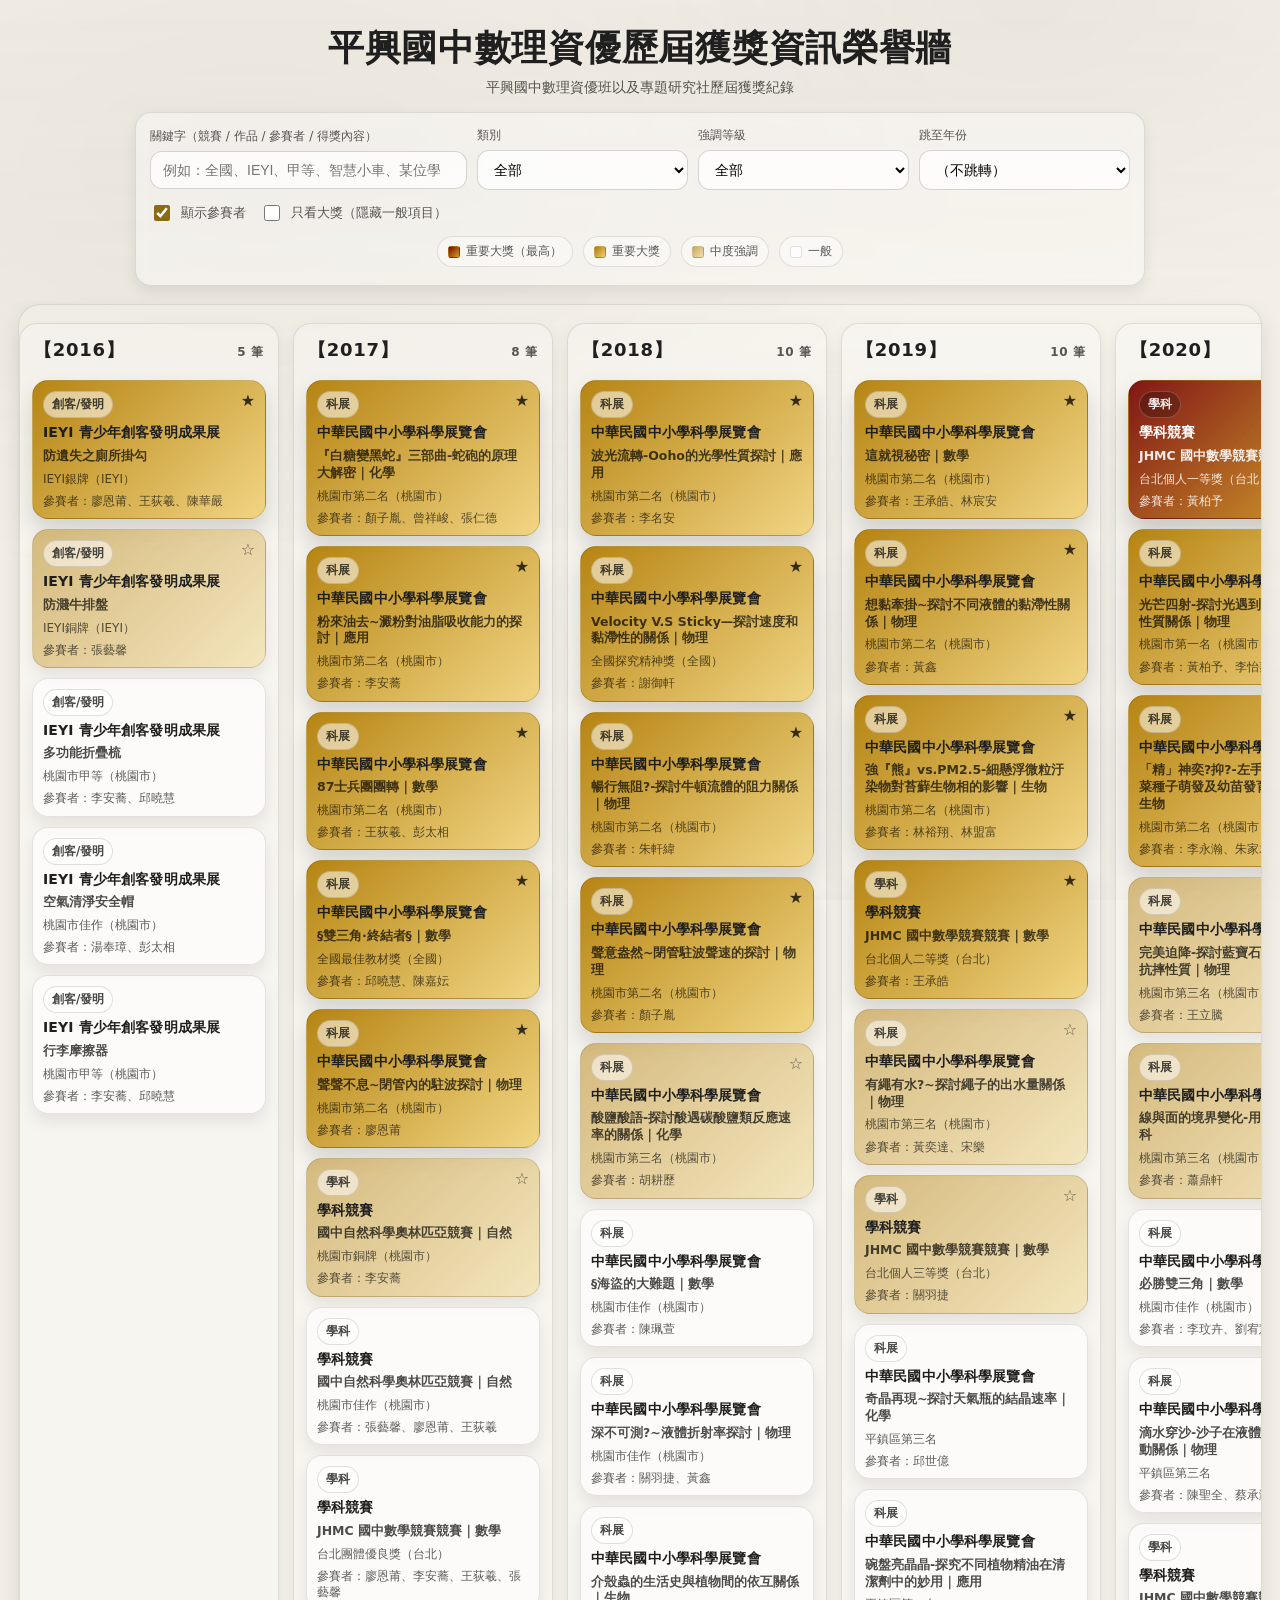
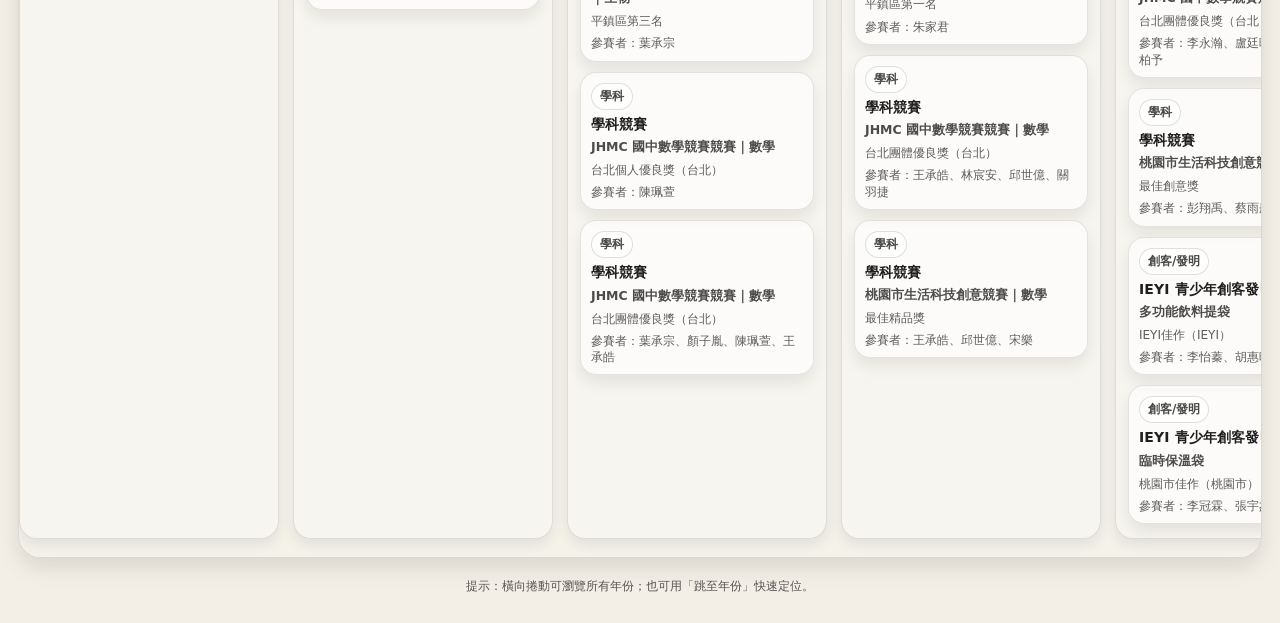
==== index.html @ 6dfa26a2 "更新 index.html via EZPage" ====
<!doctype html>
<html lang="zh-Hant">
<head>
  <meta charset="utf-8" />
  <meta name="viewport" content="width=device-width, initial-scale=1" />
  <title>平興國中｜歷屆獲獎資訊榮譽牆（依年度）</title>
  <style>
    :root { --bg:#f3efe6; --ink:#1f1f1f; --muted:rgba(0,0,0,.65);
      --shadow:0 10px 22px rgba(0,0,0,.10); --shadow-soft:0 6px 14px rgba(0,0,0,.08); --radius:16px;
      --tier-super-1:#7a0a0a; --tier-super-2:#d4a017; --tier-major-1:#b07b00; --tier-major-2:#f0d27a;
      --tier-mid-1:#c9a75a; --tier-mid-2:#f2e2b3; --tier-normal:rgba(255,255,255,.62);
    }
    html,body{height:100%;background:var(--bg);color:var(--ink);
      font-family:ui-sans-serif,system-ui,-apple-system,Segoe UI,Roboto,"Noto Sans TC","PingFang TC","Microsoft JhengHei",sans-serif;margin:0;}
    body::before{content:"";position:fixed;inset:0;pointer-events:none;
      background:radial-gradient(1200px 700px at 20% 20%, rgba(0,0,0,.06), transparent 60%),
                radial-gradient(900px 600px at 80% 0%, rgba(0,0,0,.05), transparent 55%),
                radial-gradient(800px 700px at 70% 85%, rgba(0,0,0,.05), transparent 60%),
                linear-gradient(0deg, rgba(255,255,255,.40), rgba(255,255,255,.10));
      mix-blend-mode:multiply;opacity:.7;}
    .wrap{position:relative;max-width:1600px;margin:0 auto;padding:28px 18px 28px;}
    header{display:grid;gap:10px;margin-bottom:14px;}
    .title{font-weight:900;letter-spacing:.02em;line-height:1.1;font-size:clamp(22px,2.8vw,44px);text-align:center;}
    .subtitle{text-align:center;color:var(--muted);font-size:14px;line-height:1.5;}
    .controls{display:grid;gap:10px;margin:14px auto 18px;max-width:980px;padding:14px;border:1px solid rgba(0,0,0,.10);
      border-radius:var(--radius);background:rgba(255,255,255,.38);box-shadow:var(--shadow-soft);backdrop-filter:blur(6px);}
    .controls-row{display:grid;grid-template-columns:1fr;gap:10px;}
    @media(min-width:900px){.controls-row{grid-template-columns:1.2fr .8fr .8fr .8fr;align-items:center;}}
    .control{display:grid;gap:6px;} label{font-size:12px;color:var(--muted);}
    input[type="search"],select{padding:10px 12px;border-radius:12px;border:1px solid rgba(0,0,0,.16);background:rgba(255,255,255,.75);outline:none;font-size:14px;}
    input[type="search"]:focus,select:focus{border-color:rgba(0,0,0,.32);box-shadow:0 0 0 4px rgba(0,0,0,.06);}
    .toggles{display:flex;gap:14px;flex-wrap:wrap;align-items:center;padding-top:2px;}
    .toggle{display:inline-flex;gap:8px;align-items:center;user-select:none;font-size:13px;color:var(--muted);}
    .toggle input{width:16px;height:16px;accent-color:#8a6a12;}
    .legend{display:flex;gap:10px;flex-wrap:wrap;align-items:center;justify-content:center;padding:2px 0 4px;color:var(--muted);font-size:12px;}
    .dot{display:inline-flex;align-items:center;gap:6px;padding:6px 10px;border-radius:999px;border:1px solid rgba(0,0,0,.10);background:rgba(255,255,255,.40);}
    .swatch{width:10px;height:10px;border-radius:3px;display:inline-block;border:1px solid rgba(0,0,0,.12);}
    .swatch.super{background:linear-gradient(135deg,var(--tier-super-1),var(--tier-super-2));}
    .swatch.major{background:linear-gradient(135deg,var(--tier-major-1),var(--tier-major-2));}
    .swatch.mid{background:linear-gradient(135deg,var(--tier-mid-1),var(--tier-mid-2));}
    .swatch.normal{background:rgba(255,255,255,.75);}
    .board{border-radius:22px;border:1px solid rgba(0,0,0,.10);background:rgba(255,255,255,.18);box-shadow:var(--shadow);overflow:hidden;}
    .years{display:grid;grid-auto-flow:column;grid-auto-columns:minmax(260px,1fr);gap:14px;padding:18px;overflow-x:auto;scroll-snap-type:x mandatory;}
    .years::-webkit-scrollbar{height:10px;} .years::-webkit-scrollbar-thumb{background:rgba(0,0,0,.18);border-radius:999px;}
    .year{scroll-snap-align:start;border-radius:18px;background:rgba(255,255,255,.22);border:1px solid rgba(0,0,0,.10);
      box-shadow:var(--shadow-soft);display:grid;grid-template-rows:auto 1fr;min-height:360px;}
    .year-head{padding:14px 14px 8px;display:grid;gap:6px;}
    .year-title{font-weight:900;font-size:18px;letter-spacing:.04em;display:flex;justify-content:space-between;align-items:baseline;}
    .year-count{font-size:12px;color:var(--muted);font-weight:700;}
    .cards{padding:10px 12px 14px;display:grid;gap:10px;align-content:start;}
    .card{border-radius:16px;border:1px solid rgba(0,0,0,.10);background:var(--tier-normal);padding:10px 10px 9px;
      box-shadow:0 8px 16px rgba(0,0,0,.08);display:grid;gap:6px;position:relative;overflow:hidden;}
    .card.tier-super{background:linear-gradient(135deg, rgba(122,10,10,.95), rgba(212,160,23,.90));border-color:rgba(0,0,0,.14);color:#fff;box-shadow:0 14px 26px rgba(0,0,0,.18);}
    .card.tier-major{background:linear-gradient(135deg, rgba(176,123,0,.92), rgba(240,210,122,.92));border-color:rgba(0,0,0,.14);box-shadow:0 12px 22px rgba(0,0,0,.14);}
    .card.tier-mid{background:linear-gradient(135deg, rgba(201,167,90,.76), rgba(242,226,179,.84));border-color:rgba(0,0,0,.12);}
    .tag{display:inline-flex;align-items:center;gap:6px;width:fit-content;padding:4px 8px;border-radius:999px;font-size:12px;
      border:1px solid rgba(0,0,0,.12);background:rgba(255,255,255,.55);color:rgba(0,0,0,.72);font-weight:800;}
    .card.tier-super .tag{background:rgba(0,0,0,.25);border-color:rgba(255,255,255,.20);color:rgba(255,255,255,.92);}
    .headline{font-weight:900;font-size:14px;line-height:1.25;letter-spacing:.01em;}
    .sub{font-size:12.5px;line-height:1.35;color:rgba(0,0,0,.70);font-weight:650;}
    .card.tier-super .sub{color:rgba(255,255,255,.90);}
    .meta{font-size:12px;line-height:1.35;color:rgba(0,0,0,.64);}
    .card.tier-super .meta{color:rgba(255,255,255,.86);}
    .star{position:absolute;right:10px;top:10px;font-size:16px;opacity:.95;}
    .card.tier-super .star{color:rgba(255,255,255,.95);} .card.tier-major .star{color:rgba(0,0,0,.80);}
    .card.tier-mid .star{color:rgba(0,0,0,.60);} .card.tier-normal .star{display:none;}
    .foot{text-align:center;color:var(--muted);font-size:12px;margin-top:12px;padding:8px 0 0;}
    .empty{padding:14px;border-radius:16px;border:1px dashed rgba(0,0,0,.22);color:var(--muted);background:rgba(255,255,255,.40);font-size:13px;line-height:1.45;}
  </style>
</head>
<body>
  <div class="wrap">
    <header>
      <div class="title">平興國中數理資優歷屆獲獎資訊榮譽牆</div>
      <div class="subtitle">平興國中數理資優班以及專題研究社歷屆獲獎紀錄</div>
    </header>

    <section class="controls" aria-label="filters">
      <div class="controls-row">
        <div class="control">
          <label for="q">關鍵字（競賽 / 作品 / 參賽者 / 得獎內容）</label>
          <input id="q" type="search" placeholder="例如：全國、IEYI、甲等、智慧小車、某位學生姓名…" />
        </div>
        <div class="control">
          <label for="tag">類別</label>
          <select id="tag"><option value="">全部</option></select>
        </div>
        <div class="control">
          <label for="tier">強調等級</label>
          <select id="tier">
            <option value="">全部</option>
            <option value="super">重要大獎（最高）</option>
            <option value="major">重要大獎</option>
            <option value="mid">中度強調</option>
            <option value="normal">一般</option>
          </select>
        </div>
        <div class="control">
          <label for="jump">跳至年份</label>
          <select id="jump"><option value="">（不跳轉）</option></select>
        </div>
      </div>

      <div class="toggles">
        <label class="toggle"><input id="showPeople" type="checkbox" checked />顯示參賽者</label>
        <label class="toggle"><input id="collapseSmall" type="checkbox" />只看大獎（隱藏一般項目）</label>
      </div>

      <div class="legend" aria-label="legend">
        <span class="dot"><span class="swatch super"></span>重要大獎（最高）</span>
        <span class="dot"><span class="swatch major"></span>重要大獎</span>
        <span class="dot"><span class="swatch mid"></span>中度強調</span>
        <span class="dot"><span class="swatch normal"></span>一般</span>
      </div>
    </section>

    <section class="board" aria-label="award wall">
      <div id="years" class="years"></div>
    </section>

    <div class="foot">提示：橫向捲動可瀏覽所有年份；也可用「跳至年份」快速定位。</div>
  </div>

<script>
  const AWARDS = [{"year": 2016, "group": "發明展/創客", "tag": "創客/發明", "competition": "IEYI 青少年創客發明成果展", "field": "", "project": "多功能折疊梳", "participants": "李安蕎、邱曉慧", "award_text": "桃園市甲等", "level": "桃園市", "prize": "甲等", "tier": "normal"}, {"year": 2016, "group": "發明展/創客", "tag": "創客/發明", "competition": "IEYI 青少年創客發明成果展", "field": "", "project": "空氣清淨安全帽", "participants": "湯奉璋、彭太相", "award_text": "桃園市佳作", "level": "桃園市", "prize": "佳作", "tier": "normal"}, {"year": 2016, "group": "發明展/創客", "tag": "創客/發明", "competition": "IEYI 青少年創客發明成果展", "field": "", "project": "行李摩擦器", "participants": "李安蕎、邱曉慧", "award_text": "桃園市甲等", "level": "桃園市", "prize": "甲等", "tier": "normal"}, {"year": 2016, "group": "發明展/創客", "tag": "創客/發明", "competition": "IEYI 青少年創客發明成果展", "field": "", "project": "防濺牛排盤", "participants": "張藝馨", "award_text": "IEYI銅牌", "level": "IEYI", "prize": "銅牌", "tier": "mid"}, {"year": 2016, "group": "發明展/創客", "tag": "創客/發明", "competition": "IEYI 青少年創客發明成果展", "field": "", "project": "防遺失之廁所掛勾", "participants": "廖恩莆、王荻羲、陳華嚴", "award_text": "IEYI銀牌", "level": "IEYI", "prize": "銀牌", "tier": "major"}, {"year": 2020, "group": "發明展/創客", "tag": "創客/發明", "competition": "IEYI 青少年創客發明成果展", "field": "", "project": "多功能飲料提袋", "participants": "李怡蓁、胡惠晴、黃政鴻", "award_text": "IEYI佳作", "level": "IEYI", "prize": "佳作", "tier": "normal"}, {"year": 2020, "group": "發明展/創客", "tag": "創客/發明", "competition": "IEYI 青少年創客發明成果展", "field": "", "project": "臨時保溫袋", "participants": "李冠霖、張宇杰", "award_text": "桃園市佳作", "level": "桃園市", "prize": "佳作", "tier": "normal"}, {"year": 2022, "group": "發明展/創客", "tag": "創客/發明", "competition": "IEYI 青少年創客發明成果展", "field": "", "project": "塵服於我", "participants": "倪沁政、唐羽加、吳旻原", "award_text": "世界銀牌", "level": "世界", "prize": "銀牌", "tier": "super"}, {"year": 2022, "group": "發明展/創客", "tag": "創客/發明", "competition": "IEYI 青少年創客發明成果展", "field": "", "project": "多功能震動提醒器", "participants": "蔡雨彤", "award_text": "全國佳作", "level": "全國", "prize": "佳作", "tier": "normal"}, {"year": 2023, "group": "發明展/創客", "tag": "創客/發明", "competition": "IEYI 青少年創客發明成果展", "field": "", "project": "夜路雨傘", "participants": "吳采潔", "award_text": "全國銅牌", "level": "全國", "prize": "銅牌", "tier": "mid"}, {"year": 2023, "group": "發明展/創客", "tag": "創客/發明", "competition": "IEYI 青少年創客發明成果展", "field": "", "project": "小衣架大智慧", "participants": "陳品程、林尹莘", "award_text": "全國銀牌", "level": "全國", "prize": "銀牌", "tier": "major"}, {"year": 2023, "group": "發明展/創客", "tag": "創客/發明", "competition": "IEYI 青少年創客發明成果展", "field": "", "project": "易開罐頭", "participants": "嚴立捷", "award_text": "全國佳作", "level": "全國", "prize": "佳作", "tier": "normal"}, {"year": 2023, "group": "發明展/創客", "tag": "創客/發明", "competition": "IEYI 青少年創客發明成果展", "field": "", "project": "腳踏車聲控變速器", "participants": "王宥崴", "award_text": "全國銅牌", "level": "全國", "prize": "銅牌", "tier": "mid"}, {"year": 2023, "group": "發明展/創客", "tag": "創客/發明", "competition": "IEYI 青少年創客發明成果展", "field": "", "project": "防燙鍋蓋", "participants": "王瑞恩", "award_text": "桃園市佳作", "level": "桃園市", "prize": "佳作", "tier": "normal"}, {"year": 2024, "group": "發明展/創客", "tag": "創客/發明", "competition": "IEYI 青少年創客發明成果展", "field": "", "project": "優Tube", "participants": "姜姵羽、黃新絜", "award_text": "全國賽佳作", "level": "全國", "prize": "佳作", "tier": "normal"}, {"year": 2024, "group": "發明展/創客", "tag": "創客/發明", "competition": "IEYI 青少年創客發明成果展", "field": "", "project": "過期管理零食櫃", "participants": "李姸均、黃于展、沈軒毅", "award_text": "全國賽銅牌", "level": "全國", "prize": "銅牌", "tier": "mid"}, {"year": 2025, "group": "發明展/創客", "tag": "創客/發明", "competition": "IEYI 青少年創客發明成果展", "field": "", "project": "智慧口罩盒", "participants": "龐羽彤", "award_text": "全國銅牌", "level": "全國", "prize": "銅牌", "tier": "mid"}, {"year": 2025, "group": "發明展/創客", "tag": "創客/發明", "competition": "IEYI 青少年創客發明成果展", "field": "", "project": "自己摺起來", "participants": "李紫晴", "award_text": "全國銅牌", "level": "全國", "prize": "銅牌", "tier": "mid"}, {"year": 2025, "group": "發明展/創客", "tag": "創客/發明", "competition": "IEYI 青少年創客發明成果展", "field": "", "project": "防割警示器", "participants": "温傑宇", "award_text": "桃園市佳作", "level": "桃園市", "prize": "佳作", "tier": "normal"}, {"year": 2026, "group": "發明展/創客", "tag": "創客/發明", "competition": "IEYI 青少年創客發明成果展", "field": "", "project": "智慧提醒櫃", "participants": "吳采薇 林少筠", "award_text": "桃園市特優", "level": "桃園市", "prize": "特優", "tier": "major"}, {"year": 2026, "group": "發明展/創客", "tag": "創客/發明", "competition": "IEYI 青少年創客發明成果展", "field": "", "project": "自動清洗籠", "participants": "吳昱穎", "award_text": "桃園市甲等", "level": "桃園市", "prize": "甲等", "tier": "mid"}, {"year": 2026, "group": "發明展/創客", "tag": "創客/發明", "competition": "IEYI 青少年創客發明成果展", "field": "", "project": "強植記憶急急樂", "participants": "盧映彤 顏楷恩", "award_text": "桃園市佳作", "level": "桃園市", "prize": "佳作", "tier": "normal"}, {"year": 2022, "group": "智慧小車", "tag": "AI小車", "competition": "START ! AI 智慧小車競賽", "field": "", "project": "救急剎車裝置", "participants": "彭翔禹、陳怡光", "award_text": "全國最佳技術獎", "level": "全國", "prize": "最佳技術獎", "tier": "normal"}, {"year": 2022, "group": "智慧小車", "tag": "AI小車", "competition": "START ! AI 智慧小車競賽", "field": "", "project": "智慧門", "participants": "林和萱、蔡雨彤", "award_text": "全國佳作", "level": "全國", "prize": "佳作", "tier": "mid"}, {"year": 2023, "group": "智慧小車", "tag": "AI小車", "competition": "START ! AI 智慧小車競賽", "field": "", "project": "競賽組-平興大車隊", "participants": "陳品程、陳治翰、吳威緒", "award_text": "全國最佳潛力獎", "level": "全國", "prize": "最佳潛力獎", "tier": "mid"}, {"year": 2017, "group": "科展", "tag": "科展", "competition": "中華民國中小學科學展覽會", "field": "化學", "project": "『白糖變黑蛇』三部曲-蛇砲的原理大解密", "participants": "顏子胤、曾祥峻、張仁德", "award_text": "桃園市第二名", "level": "桃園市", "prize": "第二名", "tier": "major"}, {"year": 2017, "group": "科展", "tag": "科展", "competition": "中華民國中小學科學展覽會", "field": "應用", "project": "粉來油去~澱粉對油脂吸收能力的探討", "participants": "李安蕎", "award_text": "桃園市第二名", "level": "桃園市", "prize": "第二名", "tier": "major"}, {"year": 2017, "group": "科展", "tag": "科展", "competition": "中華民國中小學科學展覽會", "field": "數學", "project": "87士兵團團轉", "participants": "王荻羲、彭太相", "award_text": "桃園市第二名", "level": "桃園市", "prize": "第二名", "tier": "major"},  {"year": 2017, "group": "科展", "tag": "科展", "competition": "中華民國中小學科學展覽會", "field": "數學", "project": "§雙三角‧終結者§", "participants": "邱曉慧、陳嘉妘", "award_text": "全國最佳教材獎", "level": "全國", "prize": "最佳教材獎", "tier": "major"}, {"year": 2017, "group": "科展", "tag": "科展", "competition": "中華民國中小學科學展覽會", "field": "物理", "project": "聲聲不息~閉管內的駐波探討", "participants": "廖恩莆", "award_text": "桃園市第二名", "level": "桃園市", "prize": "第二名", "tier": "major"}, {"year": 2018, "group": "科展", "tag": "科展", "competition": "中華民國中小學科學展覽會", "field": "化學", "project": "酸鹽酸語-探討酸遇碳酸鹽類反應速率的關係", "participants": "胡耕歷", "award_text": "桃園市第三名", "level": "桃園市", "prize": "第三名", "tier": "mid"}, {"year": 2018, "group": "科展", "tag": "科展", "competition": "中華民國中小學科學展覽會", "field": "應用", "project": "波光流轉-Ooho的光學性質探討", "participants": "李名安", "award_text": "桃園市第二名", "level": "桃園市", "prize": "第二名", "tier": "major"}, {"year": 2018, "group": "科展", "tag": "科展", "competition": "中華民國中小學科學展覽會", "field": "數學", "project": "§海盜的大難題", "participants": "陳珮萱", "award_text": "桃園市佳作", "level": "桃園市", "prize": "佳作", "tier": "normal"}, {"year": 2018, "group": "科展", "tag": "科展", "competition": "中華民國中小學科學展覽會", "field": "物理", "project": "Velocity V.S Sticky—探討速度和黏滯性的關係", "participants": "謝御軒", "award_text": "全國探究精神獎", "level": "全國", "prize": "探究精神獎", "tier": "major"}, {"year": 2018, "group": "科展", "tag": "科展", "competition": "中華民國中小學科學展覽會", "field": "物理", "project": "暢行無阻?-探討牛頓流體的阻力關係", "participants": "朱軒緯", "award_text": "桃園市第二名", "level": "桃園市", "prize": "第二名", "tier": "major"}, {"year": 2018, "group": "科展", "tag": "科展", "competition": "中華民國中小學科學展覽會", "field": "物理", "project": "深不可測?~液體折射率探討", "participants": "關羽捷、黃鑫", "award_text": "桃園市佳作", "level": "桃園市", "prize": "佳作", "tier": "normal"}, {"year": 2018, "group": "科展", "tag": "科展", "competition": "中華民國中小學科學展覽會", "field": "物理", "project": "聲意盎然~閉管駐波聲速的探討", "participants": "顏子胤", "award_text": "桃園市第二名", "level": "桃園市", "prize": "第二名", "tier": "major"}, {"year": 2018, "group": "科展", "tag": "科展", "competition": "中華民國中小學科學展覽會", "field": "生物", "project": "介殼蟲的生活史與植物間的依互關係", "participants": "葉承宗", "award_text": "平鎮區第三名", "level": "", "prize": "平鎮區第三名", "tier": "normal"}, {"year": 2019, "group": "科展", "tag": "科展", "competition": "中華民國中小學科學展覽會", "field": "化學", "project": "奇晶再現~探討天氣瓶的結晶速率", "participants": "邱世億", "award_text": "平鎮區第三名", "level": "", "prize": "平鎮區第三名", "tier": "normal"}, {"year": 2019, "group": "科展", "tag": "科展", "competition": "中華民國中小學科學展覽會", "field": "應用", "project": "碗盤亮晶晶-探究不同植物精油在清潔劑中的妙用", "participants": "朱家君", "award_text": "平鎮區第一名", "level": "", "prize": "平鎮區第一名", "tier": "normal"}, {"year": 2019, "group": "科展", "tag": "科展", "competition": "中華民國中小學科學展覽會", "field": "數學", "project": "這就視秘密", "participants": "王承皓、林宸安", "award_text": "桃園市第二名", "level": "桃園市", "prize": "第二名", "tier": "major"}, {"year": 2019, "group": "科展", "tag": "科展", "competition": "中華民國中小學科學展覽會", "field": "物理", "project": "想黏牽掛~探討不同液體的黏滯性關係", "participants": "黃鑫", "award_text": "桃園市第二名", "level": "桃園市", "prize": "第二名", "tier": "major"}, {"year": 2019, "group": "科展", "tag": "科展", "competition": "中華民國中小學科學展覽會", "field": "物理", "project": "有繩有水?~探討繩子的出水量關係", "participants": "黃奕達、宋樂", "award_text": "桃園市第三名", "level": "桃園市", "prize": "第三名", "tier": "mid"}, {"year": 2019, "group": "科展", "tag": "科展", "competition": "中華民國中小學科學展覽會", "field": "生物", "project": "強『熊』vs.PM2.5-細懸浮微粒汙染物對苔蘚生物相的影響", "participants": "林裕翔、林盟富", "award_text": "桃園市第二名", "level": "桃園市", "prize": "第二名", "tier": "major"}, {"year": 2020, "group": "科展", "tag": "科展", "competition": "中華民國中小學科學展覽會", "field": "數學", "project": "必勝雙三角", "participants": "李玟卉、劉宥慧", "award_text": "桃園市佳作", "level": "桃園市", "prize": "佳作", "tier": "normal"}, {"year": 2020, "group": "科展", "tag": "科展", "competition": "中華民國中小學科學展覽會", "field": "物理", "project": "光芒四射-探討光遇到塑膠膜其光學性質關係", "participants": "黃柏予、李怡蓁、胡惠晴", "award_text": "桃園市第一名", "level": "桃園市", "prize": "第一名", "tier": "major"}, {"year": 2020, "group": "科展", "tag": "科展", "competition": "中華民國中小學科學展覽會", "field": "物理", "project": "完美迫降-探討藍寶石玻璃的光學與抗摔性質", "participants": "王立騰", "award_text": "桃園市第三名", "level": "桃園市", "prize": "第三名", "tier": "mid"}, {"year": 2020, "group": "科展", "tag": "科展", "competition": "中華民國中小學科學展覽會", "field": "物理", "project": "滴水穿沙-沙子在液體中的阻力與運動關係", "participants": "陳聖全、蔡承瀚", "award_text": "平鎮區第三名", "level": "", "prize": "平鎮區第三名", "tier": "normal"}, {"year": 2020, "group": "科展", "tag": "科展", "competition": "中華民國中小學科學展覽會", "field": "生物", "project": "「精」神奕?抑?-左手香精油對小白菜種子萌發及幼苗發育的影響研究", "participants": "李永瀚、朱家君", "award_text": "桃園市第二名", "level": "桃園市", "prize": "第二名", "tier": "major"}, {"year": 2020, "group": "科展", "tag": "科展", "competition": "中華民國中小學科學展覽會", "field": "生科", "project": "線與面的境界變化-用函數畫3D", "participants": "蕭鼎軒", "award_text": "桃園市第三名", "level": "桃園市", "prize": "第三名", "tier": "mid"}, {"year": 2021, "group": "科展", "tag": "科展", "competition": "中華民國中小學科學展覽會", "field": "生物", "project": "時來『蘊』轉", "participants": "蔡宜庭、王巧伶", "award_text": "桃園市第二名", "level": "桃園市", "prize": "第二名", "tier": "major"}, {"year": 2022, "group": "科展", "tag": "科展", "competition": "中華民國中小學科學展覽會", "field": "化學", "project": "喝可樂就快樂\n探究可樂主要成分含量之研究", "participants": "彭鼎硯、劉姿妤", "award_text": "桃園市第三名", "level": "桃園市", "prize": "第三名", "tier": "mid"}, {"year": 2022, "group": "科展", "tag": "科展", "competition": "中華民國中小學科學展覽會", "field": "物理", "project": "細胞質流的物理學初探", "participants": "許博勛", "award_text": "桃園市第一名", "level": "桃園市", "prize": "第一名", "tier": "major"}, {"year": 2022, "group": "科展", "tag": "科展", "competition": "中華民國中小學科學展覽會", "field": "生物", "project": "蘊轉手之鍊", "participants": "蔡宜庭", "award_text": "全國探究精神獎", "level": "全國", "prize": "探究精神獎", "tier": "major"}, {"year": 2022, "group": "科展", "tag": "科展", "competition": "中華民國中小學科學展覽會", "field": "生科", "project": "餐廳裡的IOT-無接觸送餐車", "participants": "林和萱", "award_text": "桃園市第三名", "level": "桃園市", "prize": "第三名", "tier": "mid"}, {"year": 2024, "group": "科展", "tag": "科展", "competition": "中華民國中小學科學展覽會", "field": "化工", "project": "冷暖視知", "participants": "王瑞恩 陳圓蓉", "award_text": "聯發科超越無限特優", "level": "全國", "prize": "聯發科超越無限特優", "tier": "super"}, {"year": 2024, "group": "科展", "tag": "科展", "competition": "中華民國中小學科學展覽會", "field": "生物", "project": "葉!來玩拼圖", "participants": "莊岷恩", "award_text": "桃園市第三名", "level": "桃園市", "prize": "第三名", "tier": "mid"}, {"year": 2024, "group": "科展", "tag": "科展", "competition": "中華民國中小學科學展覽會", "field": "數學", "project": "奧秘包絡線", "participants": "陳治翰", "award_text": "桃園市佳作", "level": "桃園市", "prize": "佳作", "tier": "mid"}, {"year": 2024, "group": "科展", "tag": "科展", "competition": "中華民國中小學科學展覽會", "field": "數學", "project": "感染方塊", "participants": "黃霆宇", "award_text": "桃園市佳作", "level": "桃園市", "prize": "佳作", "tier": "mid"}, {"year": 2025, "group": "科展", "tag": "科展", "competition": "中華民國中小學科學展覽會", "field": "化工", "project": "望”桃”興”炭”-\n自製生物炭批次反應淨水槽", "participants": "李姸均 沈軒毅", "award_text": "全國第三名", "level": "全國", "prize": "第三名", "tier": "super"}, {"year": 2025, "group": "科展", "tag": "科展", "competition": "中華民國中小學科學展覽會", "field": "生物", "project": "樹之精靈-鐘乳體的基本特性\n影像分析與生態角色探究", "participants": "姜姵羽 温欣庭", "award_text": "桃園市第一名", "level": "桃園市", "prize": "第一名", "tier": "major"}, {"year": 2025, "group": "科展", "tag": "科展", "competition": "中華民國中小學科學展覽會", "field": "數學", "project": "感染圖騰", "participants": "黃于展", "award_text": "桃園市第二名", "level": "桃園市", "prize": "第二名", "tier": "major"}, {"year": 2022, "group": "專題研究", "tag": "專題", "competition": "桃園市專題研究競賽", "field": "", "project": "媒體『食』讀", "participants": "蔡宜庭、彭婕茹、龐惟羲、林尹莘", "award_text": "桃園市優等獎", "level": "桃園市", "prize": "優等獎", "tier": "mid"}, {"year": 2023, "group": "專題研究", "tag": "專題", "competition": "桃園市專題研究競賽", "field": "", "project": "乙未同心盡在平興- 『義』起教遊趣", "participants": "蔡定洲、莊英悅、沈車承軒、廖宏晏", "award_text": "桃園市優等獎", "level": "桃園市", "prize": "優等獎", "tier": "mid"}, {"year": 2024, "group": "專題研究", "tag": "專題", "competition": "桃園市專題研究競賽", "field": "", "project": "一島同心-為兒童而語、為環境而行", "participants": "黃新絜、姜姵羽、蔡定芳、張俐苓", "award_text": "桃園市特優獎", "level": "桃園市", "prize": "特優獎", "tier": "major"}, {"year": 2017, "group": "學科/其他競賽", "tag": "學科", "competition": "學科競賽", "field": "自然", "project": "國中自然科學奧林匹亞競賽", "participants": "張藝馨、廖恩莆、王荻羲", "award_text": "桃園市佳作", "level": "桃園市", "prize": "佳作", "tier": "normal"}, {"year": 2017, "group": "學科/其他競賽", "tag": "學科", "competition": "學科競賽", "field": "數學", "project": "JHMC 國中數學競賽競賽", "participants": "廖恩莆、李安蕎、王荻羲、張藝馨", "award_text": "台北團體優良獎", "level": "台北", "prize": "團體優良獎", "tier": "normal"}, {"year": 2017, "group": "學科/其他競賽", "tag": "學科", "competition": "學科競賽", "field": "自然", "project": "國中自然科學奧林匹亞競賽", "participants": "李安蕎", "award_text": "桃園市銅牌", "level": "桃園市", "prize": "銅牌", "tier": "mid"}, {"year": 2018, "group": "學科/其他競賽", "tag": "學科", "competition": "學科競賽", "field": "數學", "project": "JHMC 國中數學競賽競賽", "participants": "陳珮萱", "award_text": "台北個人優良獎", "level": "台北", "prize": "個人優良獎", "tier": "normal"}, {"year": 2018, "group": "學科/其他競賽", "tag": "學科", "competition": "學科競賽", "field": "數學", "project": "JHMC 國中數學競賽競賽", "participants": "葉承宗、顏子胤、陳珮萱、王承皓", "award_text": "台北團體優良獎", "level": "台北", "prize": "團體優良獎", "tier": "normal"}, {"year": 2019, "group": "學科/其他競賽", "tag": "學科", "competition": "學科競賽", "field": "數學", "project": "JHMC 國中數學競賽競賽", "participants": "王承皓", "award_text": "台北個人二等獎", "level": "台北", "prize": "個人二等獎", "tier": "major"}, {"year": 2019, "group": "學科/其他競賽", "tag": "學科", "competition": "學科競賽", "field": "數學", "project": "JHMC 國中數學競賽競賽", "participants": "關羽捷", "award_text": "台北個人三等獎", "level": "台北", "prize": "個人三等獎", "tier": "mid"}, {"year": 2019, "group": "學科/其他競賽", "tag": "學科", "competition": "學科競賽", "field": "數學", "project": "JHMC 國中數學競賽競賽", "participants": "王承皓、林宸安、邱世億、關羽捷", "award_text": "台北團體優良獎", "level": "台北", "prize": "團體優良獎", "tier": "normal"}, {"year": 2019, "group": "學科/其他競賽", "tag": "學科", "competition": "學科競賽", "field": "數學", "project": "桃園市生活科技創意競賽", "participants": "王承皓、邱世億、宋樂", "award_text": "最佳精品獎", "level": "", "prize": "最佳精品獎", "tier": "normal"}, {"year": 2020, "group": "學科/其他競賽", "tag": "學科", "competition": "學科競賽", "field": "數學", "project": "JHMC 國中數學競賽競賽", "participants": "黃柏予", "award_text": "台北個人一等獎", "level": "台北", "prize": "個人一等獎", "tier": "super"}, {"year": 2020, "group": "學科/其他競賽", "tag": "學科", "competition": "學科競賽", "field": "數學", "project": "JHMC 國中數學競賽競賽", "participants": "李永瀚、盧廷暉、李玟卉、黃柏予", "award_text": "台北團體優良獎", "level": "台北", "prize": "團體優良獎", "tier": "normal"}, {"year": 2020, "group": "學科/其他競賽", "tag": "學科", "competition": "學科競賽", "field": "生科", "project": "桃園市生活科技創意競賽", "participants": "彭翔禹、蔡雨彤、彭鼎硯", "award_text": "最佳創意獎", "level": "", "prize": "最佳創意獎", "tier": "normal"}, {"year": 2021, "group": "學科/其他競賽", "tag": "學科", "competition": "學科競賽", "field": "數學", "project": "JHMC 國中數學競賽競賽", "participants": "陳孝傑", "award_text": "台北個人優良獎", "level": "台北", "prize": "個人優良獎", "tier": "normal"}, {"year": 2021, "group": "學科/其他競賽", "tag": "學科", "competition": "學科競賽", "field": "數學", "project": "JHMC 國中數學競賽競賽", "participants": "陳孝傑、郭家芸、張宇杰、蔡雨彤", "award_text": "台北團體優良獎", "level": "台北", "prize": "團體優良獎", "tier": "normal"}, {"year": 2022, "group": "學科/其他競賽", "tag": "學科", "competition": "學科競賽", "field": "數學", "project": "JHMC 國中數學競賽競賽", "participants": "林和萱、蔡雨彤", "award_text": "台北個人優良獎", "level": "台北", "prize": "個人優良獎", "tier": "normal"}, {"year": 2022, "group": "學科/其他競賽", "tag": "學科", "competition": "學科競賽", "field": "數學", "project": "JHMC 國中數學競賽競賽", "participants": "蔡雨彤、林和萱、蔡宜庭、彭翔禹", "award_text": "台北團體三等獎", "level": "台北", "prize": "團體三等獎", "tier": "major"}, {"year": 2023, "group": "學科/其他競賽", "tag": "學科", "competition": "學科競賽", "field": "數學", "project": "JHMC 國中數學競賽競賽", "participants": "李宥勳", "award_text": "台北個人優良獎", "level": "台北", "prize": "個人優良獎", "tier": "normal"}, {"year": 2023, "group": "學科/其他競賽", "tag": "學科", "competition": "學科競賽", "field": "數學", "project": "JHMC 國中數學競賽競賽", "participants": "李宥勳、許博勛、黃霆宇、陳治翰", "award_text": "台北團體優良獎", "level": "台北", "prize": "團體優良獎", "tier": "normal"}, {"year": 2024, "group": "學科/其他競賽", "tag": "學科", "competition": "學科競賽", "field": "數學", "project": "JHMC 國中數學競賽競賽", "participants": "黃霆宇 陳治翰", "award_text": "台北個人三等獎", "level": "台北", "prize": "個人三等獎", "tier": "mid"}, {"year": 2024, "group": "學科/其他競賽", "tag": "學科", "competition": "學科競賽", "field": "數學", "project": "JHMC 國中數學競賽競賽", "participants": "黃霆宇、陳治翰、王瑞恩、黃于展", "award_text": "台北團體優良獎", "level": "台北", "prize": "團體優良獎", "tier": "normal"}];
  const YEARS = [2016, 2017, 2018, 2019, 2020, 2021, 2022, 2023, 2024, 2025, 2026];

  const uniqTags = Array.from(new Set(AWARDS.map(a => a.tag))).sort((a,b)=>a.localeCompare(b,'zh-Hant'));
  const tagSel = document.getElementById('tag');
  uniqTags.forEach(t => { const opt=document.createElement('option'); opt.value=t; opt.textContent=t; tagSel.appendChild(opt); });

  const jumpSel = document.getElementById('jump');
  YEARS.forEach(y => { const opt=document.createElement('option'); opt.value=String(y); opt.textContent=String(y); jumpSel.appendChild(opt); });

  const state = { q:"", tag:"", tier:"", showPeople:true, collapseSmall:false };

  function normalize(s){ return (s||"").toString().trim().toLowerCase(); }
  function matchesQuery(a,q){
    if(!q) return true;
    const hay=[a.year,a.tag,a.group,a.competition,a.field,a.project,a.participants,a.award_text,a.level,a.prize].join(" ");
    return normalize(hay).includes(normalize(q));
  }
  function tierRank(t){ if(t==='super') return 4; if(t==='major') return 3; if(t==='mid') return 2; return 1; }
  function escapeHtml(str){
    return (str ?? "").toString()
      .replaceAll("&","&amp;").replaceAll("<","&lt;").replaceAll(">","&gt;")
      .replaceAll('"',"&quot;").replaceAll("'","&#39;");
  }

  function render(){
    const wrap=document.getElementById('years');
    wrap.innerHTML="";

    const filtered=AWARDS.filter(a=>{
      if(!matchesQuery(a,state.q)) return false;
      if(state.tag && a.tag!==state.tag) return false;
      if(state.tier && a.tier!==state.tier) return false;
      if(state.collapseSmall && a.tier==='normal') return false;
      return true;
    });

    const byYear=new Map();
    YEARS.forEach(y=>byYear.set(y,[]));
    filtered.forEach(a=>{ if(!byYear.has(a.year)) byYear.set(a.year,[]); byYear.get(a.year).push(a); });

    for(const y of YEARS){
      const col=document.createElement('section');
      col.className="year"; col.id="year-"+y;

      const list=(byYear.get(y)||[]).slice().sort((a,b)=>{
        const tr=tierRank(b.tier)-tierRank(a.tier);
        if(tr!==0) return tr;
        return (a.competition||"").localeCompare((b.competition||""),'zh-Hant');
      });

      const head=document.createElement('div');
      head.className="year-head";
      head.innerHTML=`<div class="year-title"><span>【${y}】</span><span class="year-count">${list.length} 筆</span></div>`;
      col.appendChild(head);

      const cards=document.createElement('div');
      cards.className="cards";

      if(list.length===0){
        const empty=document.createElement('div');
        empty.className="empty";
        empty.textContent="（目前篩選條件下，此年度沒有符合的項目）";
        cards.appendChild(empty);
      }else{
        for(const a of list){
          const c=document.createElement('article');
          c.className="card tier-"+a.tier;

          const star=(a.tier==='super')?"★":(a.tier==='major')?"★":(a.tier==='mid')?"☆":"";
          const headline=a.competition||"(未填競賽名稱)";
          const parts=[];
          if(a.project) parts.push(a.project);
          if(a.field) parts.push(a.field);
          const sub=parts.join("｜");

          const awardLine=[a.award_text,a.level].filter(Boolean).join("（") + (a.level ? "）" : "");
          const people=(state.showPeople && a.participants) ? `<div class="meta">參賽者：${escapeHtml(a.participants)}</div>` : "";

          c.innerHTML=`
            <div class="star">${star}</div>
            <div class="tag">${escapeHtml(a.tag)}</div>
            <div class="headline">${escapeHtml(headline)}</div>
            ${sub ? `<div class="sub">${escapeHtml(sub)}</div>` : ``}
            <div class="meta">${escapeHtml(awardLine || "")}</div>
            ${people}
          `;
          cards.appendChild(c);
        }
      }

      col.appendChild(cards);
      wrap.appendChild(col);
    }
  }

  const q=document.getElementById('q');
  const tier=document.getElementById('tier');
  const showPeople=document.getElementById('showPeople');
  const collapseSmall=document.getElementById('collapseSmall');

  q.addEventListener('input',e=>{ state.q=e.target.value||""; render(); });
  tagSel.addEventListener('change',e=>{ state.tag=e.target.value||""; render(); });
  tier.addEventListener('change',e=>{ state.tier=e.target.value||""; render(); });
  showPeople.addEventListener('change',e=>{ state.showPeople=!!e.target.checked; render(); });
  collapseSmall.addEventListener('change',e=>{ state.collapseSmall=!!e.target.checked; render(); });
  jumpSel.addEventListener('change',e=>{ const y=e.target.value; if(!y) return; const el=document.getElementById('year-'+y); if(el) el.scrollIntoView({behavior:"smooth", inline:"start"}); });

  render();
</script>
</body>
</html>
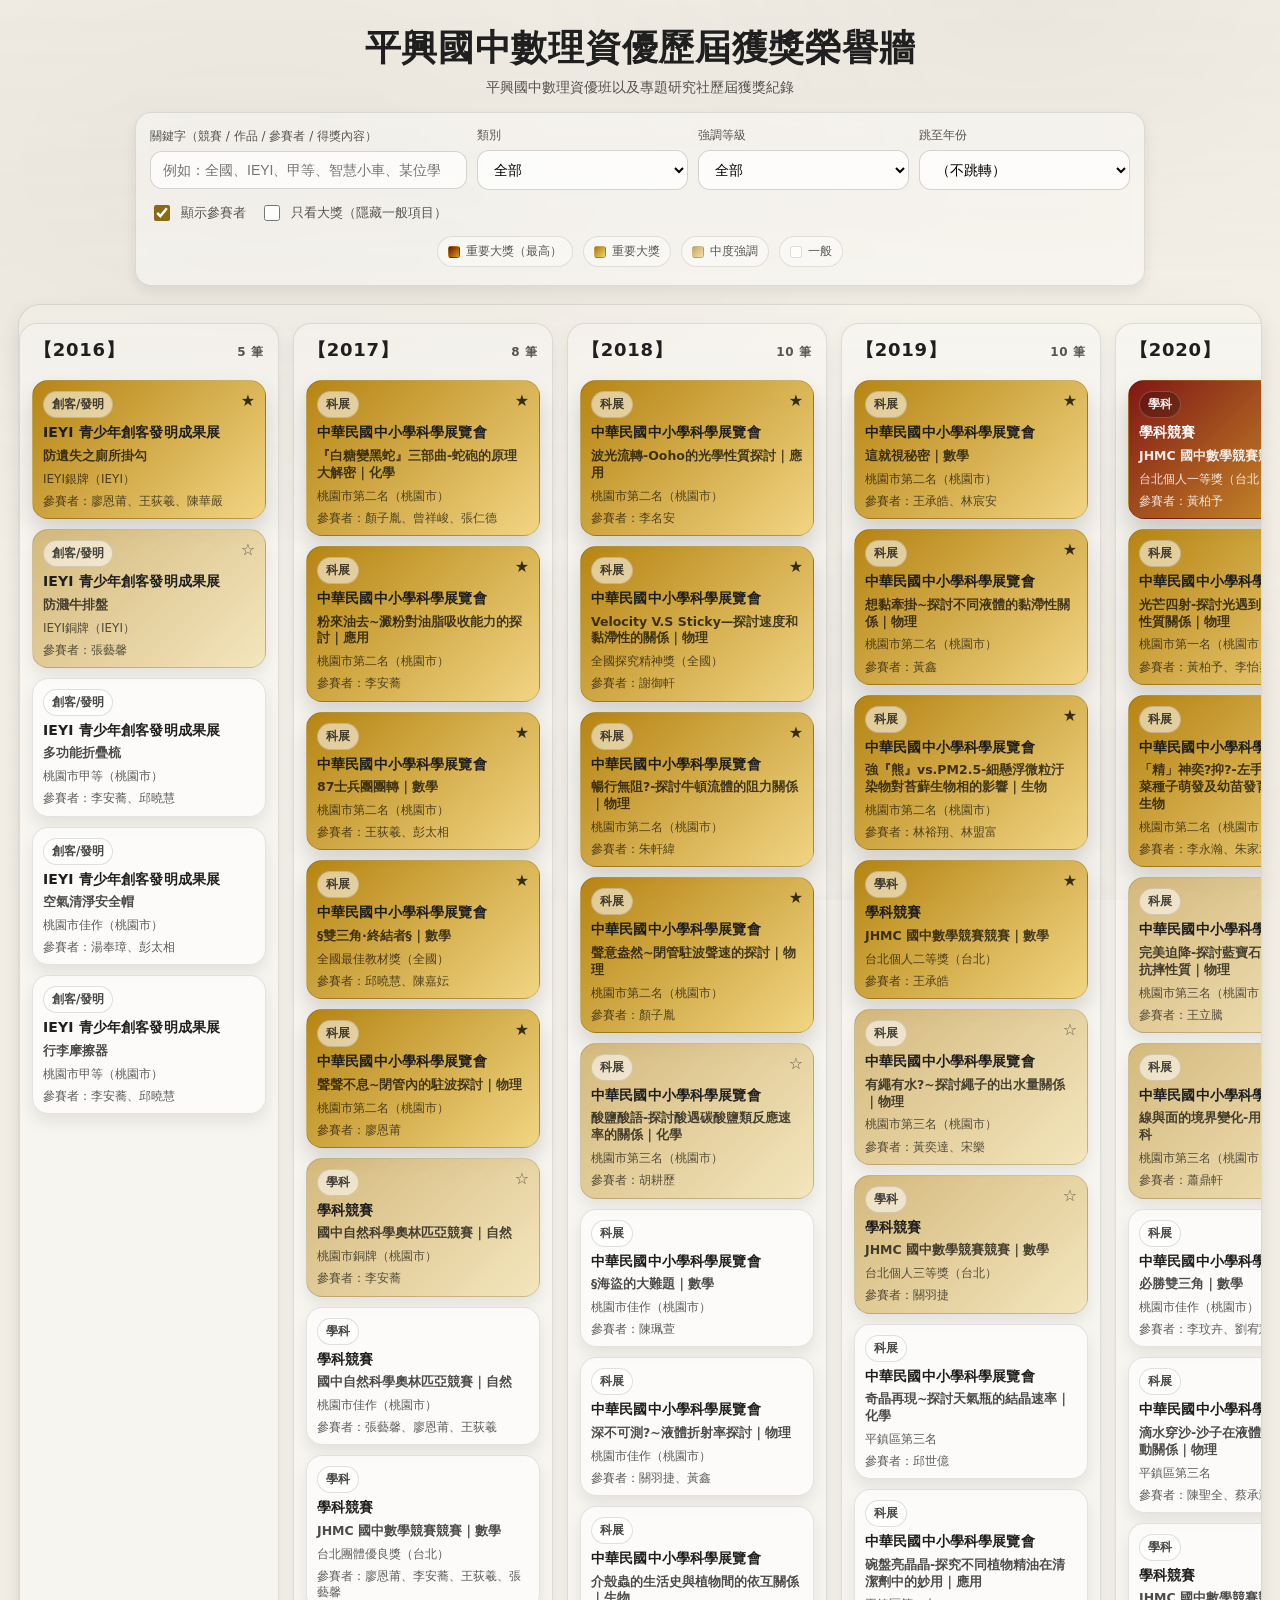
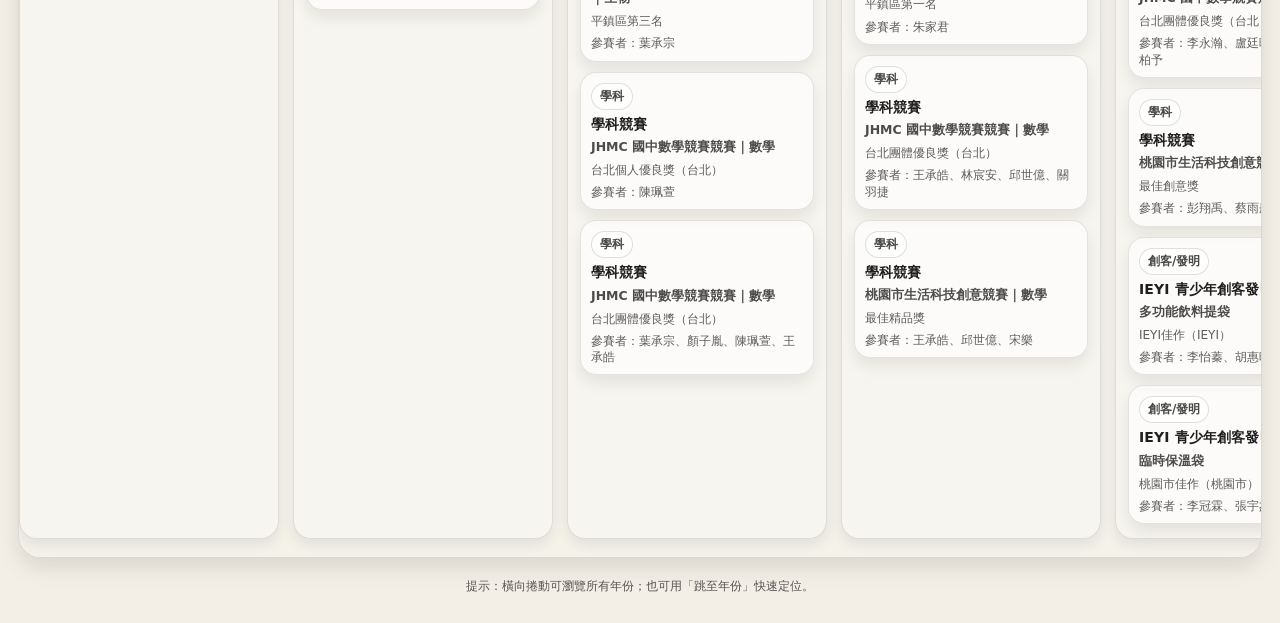
==== commit 982c7c5f: "Update title text in index.html" ====
--- a/index.html
+++ b/index.html
@@ -71,7 +71,7 @@
 <body>
   <div class="wrap">
     <header>
-      <div class="title">平興國中數理資優歷屆獲獎資訊榮譽牆</div>
+      <div class="title">平興國中數理資優歷屆獲獎榮譽牆</div>
       <div class="subtitle">平興國中數理資優班以及專題研究社歷屆獲獎紀錄</div>
     </header>
 
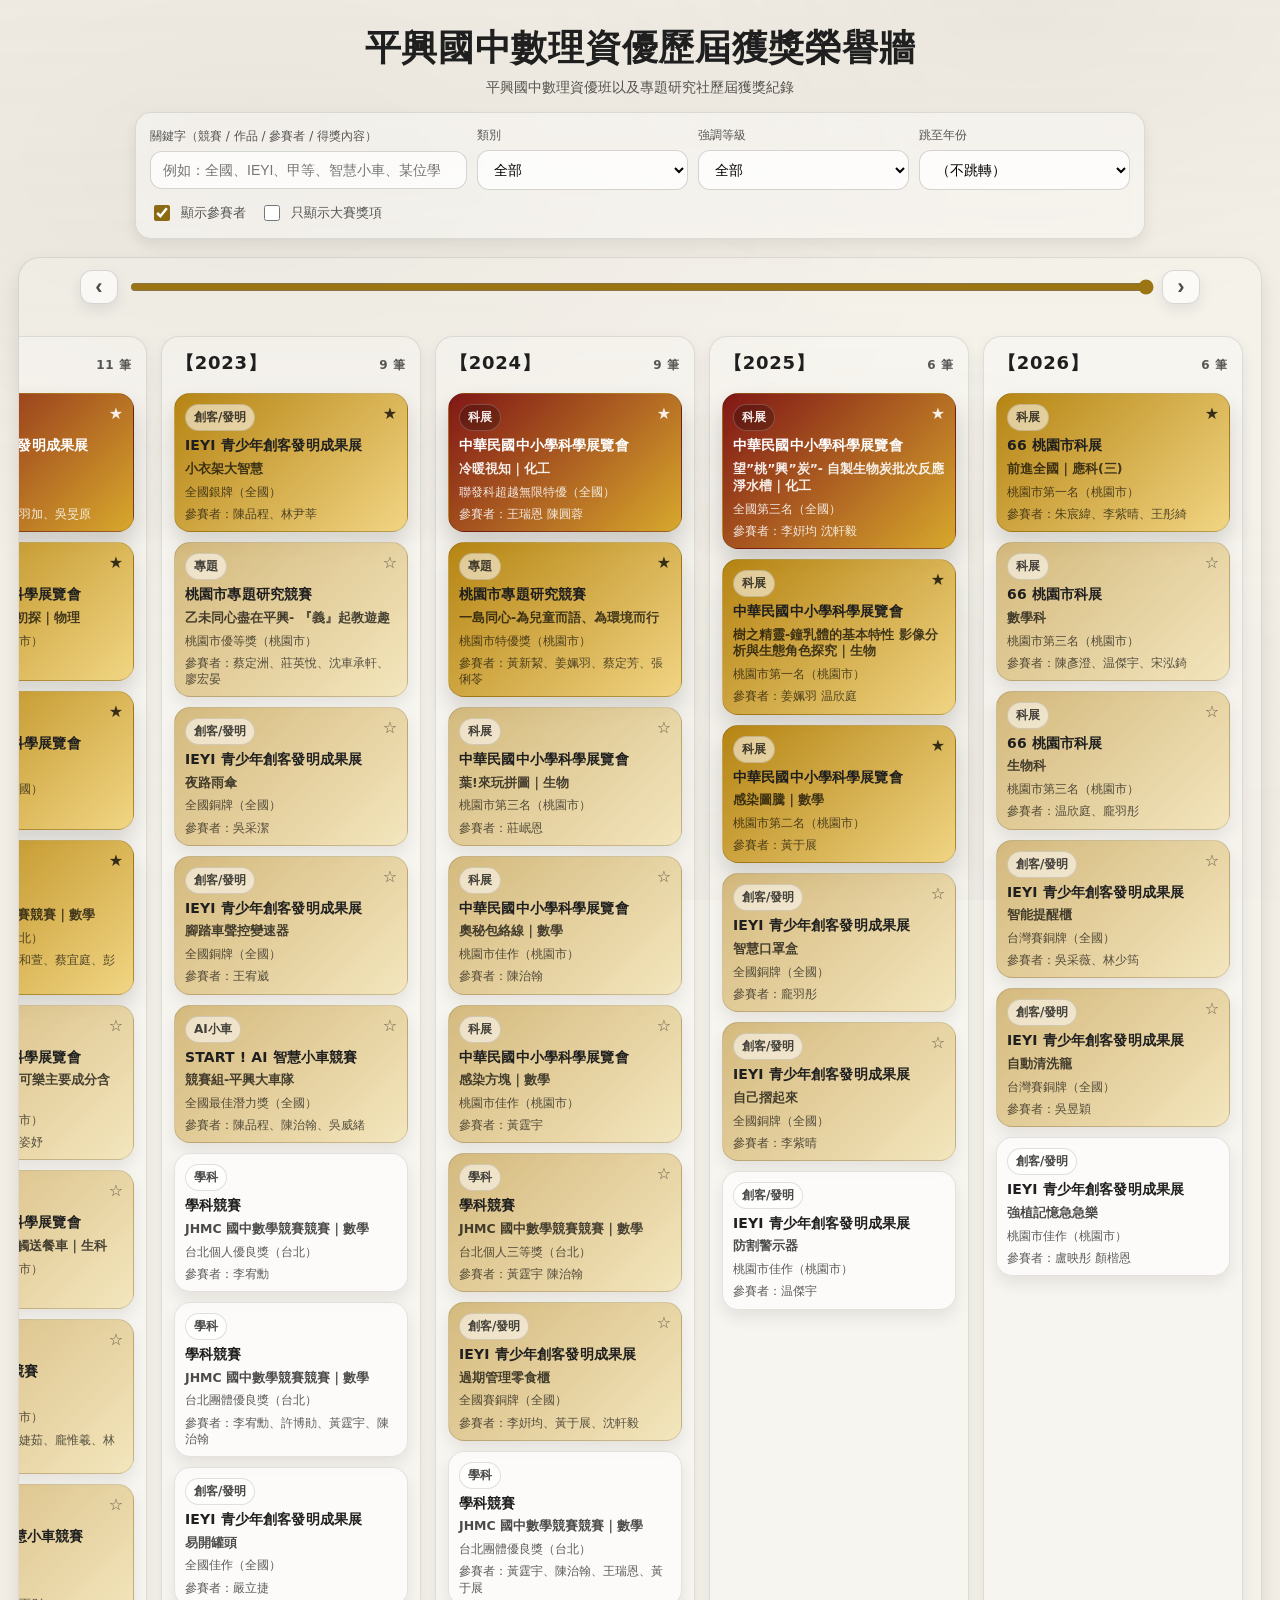
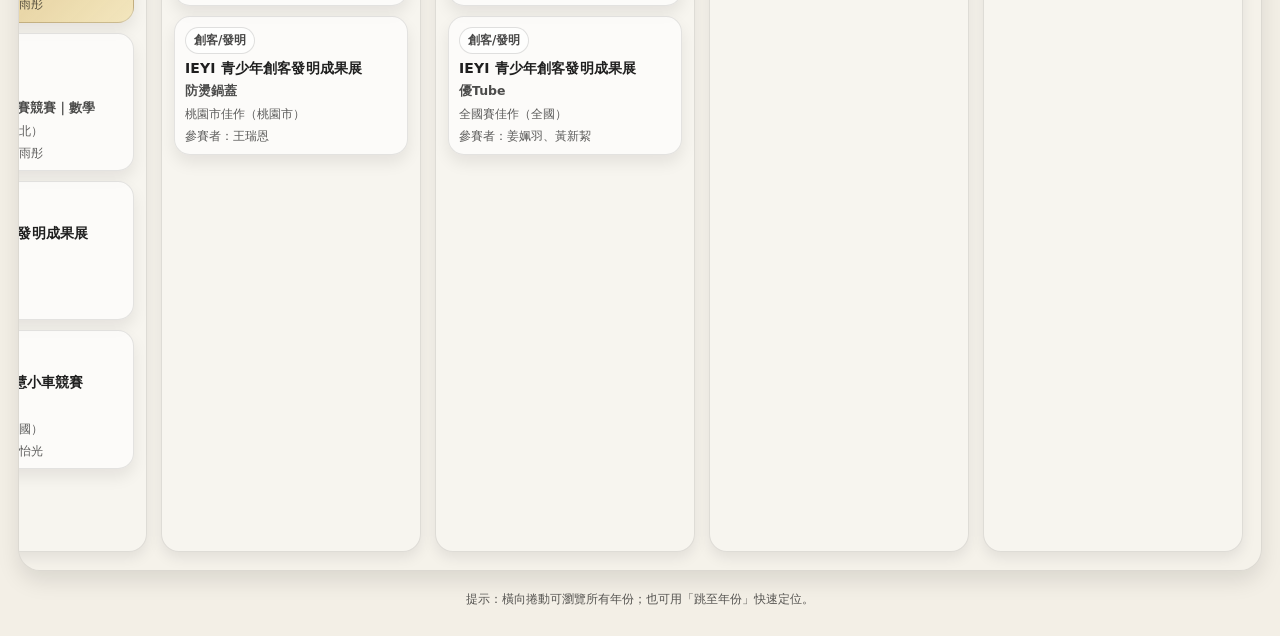
==== commit 37ed3227: "Add year slider navigation" ====
--- a/index.html
+++ b/index.html
@@ -40,6 +40,11 @@
     .swatch.mid{background:linear-gradient(135deg,var(--tier-mid-1),var(--tier-mid-2));}
     .swatch.normal{background:rgba(255,255,255,.75);}
     .board{border-radius:22px;border:1px solid rgba(0,0,0,.10);background:rgba(255,255,255,.18);box-shadow:var(--shadow);overflow:hidden;}
+    .year-nav{display:grid;grid-template-columns:auto 1fr auto;gap:10px;align-items:center;margin:12px auto 14px;max-width:1120px;padding:0 10px;}
+    .scroll-btn{width:38px;height:34px;border-radius:12px;border:1px solid rgba(0,0,0,.14);background:rgba(255,255,255,.62);
+      box-shadow:var(--shadow-soft);font-size:22px;line-height:1;font-weight:900;color:rgba(0,0,0,.70);cursor:pointer;}
+    .scroll-btn:hover{background:rgba(255,255,255,.86);}
+    .year-range{width:100%;accent-color:#9b7414;cursor:pointer;}
     .years{display:grid;grid-auto-flow:column;grid-auto-columns:minmax(260px,1fr);gap:14px;padding:18px;overflow-x:auto;scroll-snap-type:x mandatory;}
     .years::-webkit-scrollbar{height:10px;} .years::-webkit-scrollbar-thumb{background:rgba(0,0,0,.18);border-radius:999px;}
     .year{scroll-snap-align:start;border-radius:18px;background:rgba(255,255,255,.22);border:1px solid rgba(0,0,0,.10);
@@ -103,18 +108,17 @@
 
       <div class="toggles">
         <label class="toggle"><input id="showPeople" type="checkbox" checked />顯示參賽者</label>
-        <label class="toggle"><input id="collapseSmall" type="checkbox" />只看大獎（隱藏一般項目）</label>
+        <label class="toggle"><input id="collapseSmall" type="checkbox" />只顯示大賽獎項</label>
       </div>
 
-      <div class="legend" aria-label="legend">
-        <span class="dot"><span class="swatch super"></span>重要大獎（最高）</span>
-        <span class="dot"><span class="swatch major"></span>重要大獎</span>
-        <span class="dot"><span class="swatch mid"></span>中度強調</span>
-        <span class="dot"><span class="swatch normal"></span>一般</span>
+    </section>
+
+    <section class="board" aria-label="award wall">
+      <div class="year-nav" aria-label="年份左右滑桿">
+        <button id="scrollLeft" class="scroll-btn" type="button" aria-label="向左滑動">‹</button>
+        <input id="yearRange" class="year-range" type="range" min="0" max="0" value="0" aria-label="年份橫向滑桿" />
+        <button id="scrollRight" class="scroll-btn" type="button" aria-label="向右滑動">›</button>
       </div>
-    </section>
-
-    <section class="board" aria-label="award wall">
       <div id="years" class="years"></div>
     </section>
 
@@ -122,7 +126,7 @@
   </div>
 
 <script>
-  const AWARDS = [{"year": 2016, "group": "發明展/創客", "tag": "創客/發明", "competition": "IEYI 青少年創客發明成果展", "field": "", "project": "多功能折疊梳", "participants": "李安蕎、邱曉慧", "award_text": "桃園市甲等", "level": "桃園市", "prize": "甲等", "tier": "normal"}, {"year": 2016, "group": "發明展/創客", "tag": "創客/發明", "competition": "IEYI 青少年創客發明成果展", "field": "", "project": "空氣清淨安全帽", "participants": "湯奉璋、彭太相", "award_text": "桃園市佳作", "level": "桃園市", "prize": "佳作", "tier": "normal"}, {"year": 2016, "group": "發明展/創客", "tag": "創客/發明", "competition": "IEYI 青少年創客發明成果展", "field": "", "project": "行李摩擦器", "participants": "李安蕎、邱曉慧", "award_text": "桃園市甲等", "level": "桃園市", "prize": "甲等", "tier": "normal"}, {"year": 2016, "group": "發明展/創客", "tag": "創客/發明", "competition": "IEYI 青少年創客發明成果展", "field": "", "project": "防濺牛排盤", "participants": "張藝馨", "award_text": "IEYI銅牌", "level": "IEYI", "prize": "銅牌", "tier": "mid"}, {"year": 2016, "group": "發明展/創客", "tag": "創客/發明", "competition": "IEYI 青少年創客發明成果展", "field": "", "project": "防遺失之廁所掛勾", "participants": "廖恩莆、王荻羲、陳華嚴", "award_text": "IEYI銀牌", "level": "IEYI", "prize": "銀牌", "tier": "major"}, {"year": 2020, "group": "發明展/創客", "tag": "創客/發明", "competition": "IEYI 青少年創客發明成果展", "field": "", "project": "多功能飲料提袋", "participants": "李怡蓁、胡惠晴、黃政鴻", "award_text": "IEYI佳作", "level": "IEYI", "prize": "佳作", "tier": "normal"}, {"year": 2020, "group": "發明展/創客", "tag": "創客/發明", "competition": "IEYI 青少年創客發明成果展", "field": "", "project": "臨時保溫袋", "participants": "李冠霖、張宇杰", "award_text": "桃園市佳作", "level": "桃園市", "prize": "佳作", "tier": "normal"}, {"year": 2022, "group": "發明展/創客", "tag": "創客/發明", "competition": "IEYI 青少年創客發明成果展", "field": "", "project": "塵服於我", "participants": "倪沁政、唐羽加、吳旻原", "award_text": "世界銀牌", "level": "世界", "prize": "銀牌", "tier": "super"}, {"year": 2022, "group": "發明展/創客", "tag": "創客/發明", "competition": "IEYI 青少年創客發明成果展", "field": "", "project": "多功能震動提醒器", "participants": "蔡雨彤", "award_text": "全國佳作", "level": "全國", "prize": "佳作", "tier": "normal"}, {"year": 2023, "group": "發明展/創客", "tag": "創客/發明", "competition": "IEYI 青少年創客發明成果展", "field": "", "project": "夜路雨傘", "participants": "吳采潔", "award_text": "全國銅牌", "level": "全國", "prize": "銅牌", "tier": "mid"}, {"year": 2023, "group": "發明展/創客", "tag": "創客/發明", "competition": "IEYI 青少年創客發明成果展", "field": "", "project": "小衣架大智慧", "participants": "陳品程、林尹莘", "award_text": "全國銀牌", "level": "全國", "prize": "銀牌", "tier": "major"}, {"year": 2023, "group": "發明展/創客", "tag": "創客/發明", "competition": "IEYI 青少年創客發明成果展", "field": "", "project": "易開罐頭", "participants": "嚴立捷", "award_text": "全國佳作", "level": "全國", "prize": "佳作", "tier": "normal"}, {"year": 2023, "group": "發明展/創客", "tag": "創客/發明", "competition": "IEYI 青少年創客發明成果展", "field": "", "project": "腳踏車聲控變速器", "participants": "王宥崴", "award_text": "全國銅牌", "level": "全國", "prize": "銅牌", "tier": "mid"}, {"year": 2023, "group": "發明展/創客", "tag": "創客/發明", "competition": "IEYI 青少年創客發明成果展", "field": "", "project": "防燙鍋蓋", "participants": "王瑞恩", "award_text": "桃園市佳作", "level": "桃園市", "prize": "佳作", "tier": "normal"}, {"year": 2024, "group": "發明展/創客", "tag": "創客/發明", "competition": "IEYI 青少年創客發明成果展", "field": "", "project": "優Tube", "participants": "姜姵羽、黃新絜", "award_text": "全國賽佳作", "level": "全國", "prize": "佳作", "tier": "normal"}, {"year": 2024, "group": "發明展/創客", "tag": "創客/發明", "competition": "IEYI 青少年創客發明成果展", "field": "", "project": "過期管理零食櫃", "participants": "李姸均、黃于展、沈軒毅", "award_text": "全國賽銅牌", "level": "全國", "prize": "銅牌", "tier": "mid"}, {"year": 2025, "group": "發明展/創客", "tag": "創客/發明", "competition": "IEYI 青少年創客發明成果展", "field": "", "project": "智慧口罩盒", "participants": "龐羽彤", "award_text": "全國銅牌", "level": "全國", "prize": "銅牌", "tier": "mid"}, {"year": 2025, "group": "發明展/創客", "tag": "創客/發明", "competition": "IEYI 青少年創客發明成果展", "field": "", "project": "自己摺起來", "participants": "李紫晴", "award_text": "全國銅牌", "level": "全國", "prize": "銅牌", "tier": "mid"}, {"year": 2025, "group": "發明展/創客", "tag": "創客/發明", "competition": "IEYI 青少年創客發明成果展", "field": "", "project": "防割警示器", "participants": "温傑宇", "award_text": "桃園市佳作", "level": "桃園市", "prize": "佳作", "tier": "normal"}, {"year": 2026, "group": "發明展/創客", "tag": "創客/發明", "competition": "IEYI 青少年創客發明成果展", "field": "", "project": "智慧提醒櫃", "participants": "吳采薇 林少筠", "award_text": "桃園市特優", "level": "桃園市", "prize": "特優", "tier": "major"}, {"year": 2026, "group": "發明展/創客", "tag": "創客/發明", "competition": "IEYI 青少年創客發明成果展", "field": "", "project": "自動清洗籠", "participants": "吳昱穎", "award_text": "桃園市甲等", "level": "桃園市", "prize": "甲等", "tier": "mid"}, {"year": 2026, "group": "發明展/創客", "tag": "創客/發明", "competition": "IEYI 青少年創客發明成果展", "field": "", "project": "強植記憶急急樂", "participants": "盧映彤 顏楷恩", "award_text": "桃園市佳作", "level": "桃園市", "prize": "佳作", "tier": "normal"}, {"year": 2022, "group": "智慧小車", "tag": "AI小車", "competition": "START ! AI 智慧小車競賽", "field": "", "project": "救急剎車裝置", "participants": "彭翔禹、陳怡光", "award_text": "全國最佳技術獎", "level": "全國", "prize": "最佳技術獎", "tier": "normal"}, {"year": 2022, "group": "智慧小車", "tag": "AI小車", "competition": "START ! AI 智慧小車競賽", "field": "", "project": "智慧門", "participants": "林和萱、蔡雨彤", "award_text": "全國佳作", "level": "全國", "prize": "佳作", "tier": "mid"}, {"year": 2023, "group": "智慧小車", "tag": "AI小車", "competition": "START ! AI 智慧小車競賽", "field": "", "project": "競賽組-平興大車隊", "participants": "陳品程、陳治翰、吳威緒", "award_text": "全國最佳潛力獎", "level": "全國", "prize": "最佳潛力獎", "tier": "mid"}, {"year": 2017, "group": "科展", "tag": "科展", "competition": "中華民國中小學科學展覽會", "field": "化學", "project": "『白糖變黑蛇』三部曲-蛇砲的原理大解密", "participants": "顏子胤、曾祥峻、張仁德", "award_text": "桃園市第二名", "level": "桃園市", "prize": "第二名", "tier": "major"}, {"year": 2017, "group": "科展", "tag": "科展", "competition": "中華民國中小學科學展覽會", "field": "應用", "project": "粉來油去~澱粉對油脂吸收能力的探討", "participants": "李安蕎", "award_text": "桃園市第二名", "level": "桃園市", "prize": "第二名", "tier": "major"}, {"year": 2017, "group": "科展", "tag": "科展", "competition": "中華民國中小學科學展覽會", "field": "數學", "project": "87士兵團團轉", "participants": "王荻羲、彭太相", "award_text": "桃園市第二名", "level": "桃園市", "prize": "第二名", "tier": "major"},  {"year": 2017, "group": "科展", "tag": "科展", "competition": "中華民國中小學科學展覽會", "field": "數學", "project": "§雙三角‧終結者§", "participants": "邱曉慧、陳嘉妘", "award_text": "全國最佳教材獎", "level": "全國", "prize": "最佳教材獎", "tier": "major"}, {"year": 2017, "group": "科展", "tag": "科展", "competition": "中華民國中小學科學展覽會", "field": "物理", "project": "聲聲不息~閉管內的駐波探討", "participants": "廖恩莆", "award_text": "桃園市第二名", "level": "桃園市", "prize": "第二名", "tier": "major"}, {"year": 2018, "group": "科展", "tag": "科展", "competition": "中華民國中小學科學展覽會", "field": "化學", "project": "酸鹽酸語-探討酸遇碳酸鹽類反應速率的關係", "participants": "胡耕歷", "award_text": "桃園市第三名", "level": "桃園市", "prize": "第三名", "tier": "mid"}, {"year": 2018, "group": "科展", "tag": "科展", "competition": "中華民國中小學科學展覽會", "field": "應用", "project": "波光流轉-Ooho的光學性質探討", "participants": "李名安", "award_text": "桃園市第二名", "level": "桃園市", "prize": "第二名", "tier": "major"}, {"year": 2018, "group": "科展", "tag": "科展", "competition": "中華民國中小學科學展覽會", "field": "數學", "project": "§海盜的大難題", "participants": "陳珮萱", "award_text": "桃園市佳作", "level": "桃園市", "prize": "佳作", "tier": "normal"}, {"year": 2018, "group": "科展", "tag": "科展", "competition": "中華民國中小學科學展覽會", "field": "物理", "project": "Velocity V.S Sticky—探討速度和黏滯性的關係", "participants": "謝御軒", "award_text": "全國探究精神獎", "level": "全國", "prize": "探究精神獎", "tier": "major"}, {"year": 2018, "group": "科展", "tag": "科展", "competition": "中華民國中小學科學展覽會", "field": "物理", "project": "暢行無阻?-探討牛頓流體的阻力關係", "participants": "朱軒緯", "award_text": "桃園市第二名", "level": "桃園市", "prize": "第二名", "tier": "major"}, {"year": 2018, "group": "科展", "tag": "科展", "competition": "中華民國中小學科學展覽會", "field": "物理", "project": "深不可測?~液體折射率探討", "participants": "關羽捷、黃鑫", "award_text": "桃園市佳作", "level": "桃園市", "prize": "佳作", "tier": "normal"}, {"year": 2018, "group": "科展", "tag": "科展", "competition": "中華民國中小學科學展覽會", "field": "物理", "project": "聲意盎然~閉管駐波聲速的探討", "participants": "顏子胤", "award_text": "桃園市第二名", "level": "桃園市", "prize": "第二名", "tier": "major"}, {"year": 2018, "group": "科展", "tag": "科展", "competition": "中華民國中小學科學展覽會", "field": "生物", "project": "介殼蟲的生活史與植物間的依互關係", "participants": "葉承宗", "award_text": "平鎮區第三名", "level": "", "prize": "平鎮區第三名", "tier": "normal"}, {"year": 2019, "group": "科展", "tag": "科展", "competition": "中華民國中小學科學展覽會", "field": "化學", "project": "奇晶再現~探討天氣瓶的結晶速率", "participants": "邱世億", "award_text": "平鎮區第三名", "level": "", "prize": "平鎮區第三名", "tier": "normal"}, {"year": 2019, "group": "科展", "tag": "科展", "competition": "中華民國中小學科學展覽會", "field": "應用", "project": "碗盤亮晶晶-探究不同植物精油在清潔劑中的妙用", "participants": "朱家君", "award_text": "平鎮區第一名", "level": "", "prize": "平鎮區第一名", "tier": "normal"}, {"year": 2019, "group": "科展", "tag": "科展", "competition": "中華民國中小學科學展覽會", "field": "數學", "project": "這就視秘密", "participants": "王承皓、林宸安", "award_text": "桃園市第二名", "level": "桃園市", "prize": "第二名", "tier": "major"}, {"year": 2019, "group": "科展", "tag": "科展", "competition": "中華民國中小學科學展覽會", "field": "物理", "project": "想黏牽掛~探討不同液體的黏滯性關係", "participants": "黃鑫", "award_text": "桃園市第二名", "level": "桃園市", "prize": "第二名", "tier": "major"}, {"year": 2019, "group": "科展", "tag": "科展", "competition": "中華民國中小學科學展覽會", "field": "物理", "project": "有繩有水?~探討繩子的出水量關係", "participants": "黃奕達、宋樂", "award_text": "桃園市第三名", "level": "桃園市", "prize": "第三名", "tier": "mid"}, {"year": 2019, "group": "科展", "tag": "科展", "competition": "中華民國中小學科學展覽會", "field": "生物", "project": "強『熊』vs.PM2.5-細懸浮微粒汙染物對苔蘚生物相的影響", "participants": "林裕翔、林盟富", "award_text": "桃園市第二名", "level": "桃園市", "prize": "第二名", "tier": "major"}, {"year": 2020, "group": "科展", "tag": "科展", "competition": "中華民國中小學科學展覽會", "field": "數學", "project": "必勝雙三角", "participants": "李玟卉、劉宥慧", "award_text": "桃園市佳作", "level": "桃園市", "prize": "佳作", "tier": "normal"}, {"year": 2020, "group": "科展", "tag": "科展", "competition": "中華民國中小學科學展覽會", "field": "物理", "project": "光芒四射-探討光遇到塑膠膜其光學性質關係", "participants": "黃柏予、李怡蓁、胡惠晴", "award_text": "桃園市第一名", "level": "桃園市", "prize": "第一名", "tier": "major"}, {"year": 2020, "group": "科展", "tag": "科展", "competition": "中華民國中小學科學展覽會", "field": "物理", "project": "完美迫降-探討藍寶石玻璃的光學與抗摔性質", "participants": "王立騰", "award_text": "桃園市第三名", "level": "桃園市", "prize": "第三名", "tier": "mid"}, {"year": 2020, "group": "科展", "tag": "科展", "competition": "中華民國中小學科學展覽會", "field": "物理", "project": "滴水穿沙-沙子在液體中的阻力與運動關係", "participants": "陳聖全、蔡承瀚", "award_text": "平鎮區第三名", "level": "", "prize": "平鎮區第三名", "tier": "normal"}, {"year": 2020, "group": "科展", "tag": "科展", "competition": "中華民國中小學科學展覽會", "field": "生物", "project": "「精」神奕?抑?-左手香精油對小白菜種子萌發及幼苗發育的影響研究", "participants": "李永瀚、朱家君", "award_text": "桃園市第二名", "level": "桃園市", "prize": "第二名", "tier": "major"}, {"year": 2020, "group": "科展", "tag": "科展", "competition": "中華民國中小學科學展覽會", "field": "生科", "project": "線與面的境界變化-用函數畫3D", "participants": "蕭鼎軒", "award_text": "桃園市第三名", "level": "桃園市", "prize": "第三名", "tier": "mid"}, {"year": 2021, "group": "科展", "tag": "科展", "competition": "中華民國中小學科學展覽會", "field": "生物", "project": "時來『蘊』轉", "participants": "蔡宜庭、王巧伶", "award_text": "桃園市第二名", "level": "桃園市", "prize": "第二名", "tier": "major"}, {"year": 2022, "group": "科展", "tag": "科展", "competition": "中華民國中小學科學展覽會", "field": "化學", "project": "喝可樂就快樂\n探究可樂主要成分含量之研究", "participants": "彭鼎硯、劉姿妤", "award_text": "桃園市第三名", "level": "桃園市", "prize": "第三名", "tier": "mid"}, {"year": 2022, "group": "科展", "tag": "科展", "competition": "中華民國中小學科學展覽會", "field": "物理", "project": "細胞質流的物理學初探", "participants": "許博勛", "award_text": "桃園市第一名", "level": "桃園市", "prize": "第一名", "tier": "major"}, {"year": 2022, "group": "科展", "tag": "科展", "competition": "中華民國中小學科學展覽會", "field": "生物", "project": "蘊轉手之鍊", "participants": "蔡宜庭", "award_text": "全國探究精神獎", "level": "全國", "prize": "探究精神獎", "tier": "major"}, {"year": 2022, "group": "科展", "tag": "科展", "competition": "中華民國中小學科學展覽會", "field": "生科", "project": "餐廳裡的IOT-無接觸送餐車", "participants": "林和萱", "award_text": "桃園市第三名", "level": "桃園市", "prize": "第三名", "tier": "mid"}, {"year": 2024, "group": "科展", "tag": "科展", "competition": "中華民國中小學科學展覽會", "field": "化工", "project": "冷暖視知", "participants": "王瑞恩 陳圓蓉", "award_text": "聯發科超越無限特優", "level": "全國", "prize": "聯發科超越無限特優", "tier": "super"}, {"year": 2024, "group": "科展", "tag": "科展", "competition": "中華民國中小學科學展覽會", "field": "生物", "project": "葉!來玩拼圖", "participants": "莊岷恩", "award_text": "桃園市第三名", "level": "桃園市", "prize": "第三名", "tier": "mid"}, {"year": 2024, "group": "科展", "tag": "科展", "competition": "中華民國中小學科學展覽會", "field": "數學", "project": "奧秘包絡線", "participants": "陳治翰", "award_text": "桃園市佳作", "level": "桃園市", "prize": "佳作", "tier": "mid"}, {"year": 2024, "group": "科展", "tag": "科展", "competition": "中華民國中小學科學展覽會", "field": "數學", "project": "感染方塊", "participants": "黃霆宇", "award_text": "桃園市佳作", "level": "桃園市", "prize": "佳作", "tier": "mid"}, {"year": 2025, "group": "科展", "tag": "科展", "competition": "中華民國中小學科學展覽會", "field": "化工", "project": "望”桃”興”炭”-\n自製生物炭批次反應淨水槽", "participants": "李姸均 沈軒毅", "award_text": "全國第三名", "level": "全國", "prize": "第三名", "tier": "super"}, {"year": 2025, "group": "科展", "tag": "科展", "competition": "中華民國中小學科學展覽會", "field": "生物", "project": "樹之精靈-鐘乳體的基本特性\n影像分析與生態角色探究", "participants": "姜姵羽 温欣庭", "award_text": "桃園市第一名", "level": "桃園市", "prize": "第一名", "tier": "major"}, {"year": 2025, "group": "科展", "tag": "科展", "competition": "中華民國中小學科學展覽會", "field": "數學", "project": "感染圖騰", "participants": "黃于展", "award_text": "桃園市第二名", "level": "桃園市", "prize": "第二名", "tier": "major"}, {"year": 2022, "group": "專題研究", "tag": "專題", "competition": "桃園市專題研究競賽", "field": "", "project": "媒體『食』讀", "participants": "蔡宜庭、彭婕茹、龐惟羲、林尹莘", "award_text": "桃園市優等獎", "level": "桃園市", "prize": "優等獎", "tier": "mid"}, {"year": 2023, "group": "專題研究", "tag": "專題", "competition": "桃園市專題研究競賽", "field": "", "project": "乙未同心盡在平興- 『義』起教遊趣", "participants": "蔡定洲、莊英悅、沈車承軒、廖宏晏", "award_text": "桃園市優等獎", "level": "桃園市", "prize": "優等獎", "tier": "mid"}, {"year": 2024, "group": "專題研究", "tag": "專題", "competition": "桃園市專題研究競賽", "field": "", "project": "一島同心-為兒童而語、為環境而行", "participants": "黃新絜、姜姵羽、蔡定芳、張俐苓", "award_text": "桃園市特優獎", "level": "桃園市", "prize": "特優獎", "tier": "major"}, {"year": 2017, "group": "學科/其他競賽", "tag": "學科", "competition": "學科競賽", "field": "自然", "project": "國中自然科學奧林匹亞競賽", "participants": "張藝馨、廖恩莆、王荻羲", "award_text": "桃園市佳作", "level": "桃園市", "prize": "佳作", "tier": "normal"}, {"year": 2017, "group": "學科/其他競賽", "tag": "學科", "competition": "學科競賽", "field": "數學", "project": "JHMC 國中數學競賽競賽", "participants": "廖恩莆、李安蕎、王荻羲、張藝馨", "award_text": "台北團體優良獎", "level": "台北", "prize": "團體優良獎", "tier": "normal"}, {"year": 2017, "group": "學科/其他競賽", "tag": "學科", "competition": "學科競賽", "field": "自然", "project": "國中自然科學奧林匹亞競賽", "participants": "李安蕎", "award_text": "桃園市銅牌", "level": "桃園市", "prize": "銅牌", "tier": "mid"}, {"year": 2018, "group": "學科/其他競賽", "tag": "學科", "competition": "學科競賽", "field": "數學", "project": "JHMC 國中數學競賽競賽", "participants": "陳珮萱", "award_text": "台北個人優良獎", "level": "台北", "prize": "個人優良獎", "tier": "normal"}, {"year": 2018, "group": "學科/其他競賽", "tag": "學科", "competition": "學科競賽", "field": "數學", "project": "JHMC 國中數學競賽競賽", "participants": "葉承宗、顏子胤、陳珮萱、王承皓", "award_text": "台北團體優良獎", "level": "台北", "prize": "團體優良獎", "tier": "normal"}, {"year": 2019, "group": "學科/其他競賽", "tag": "學科", "competition": "學科競賽", "field": "數學", "project": "JHMC 國中數學競賽競賽", "participants": "王承皓", "award_text": "台北個人二等獎", "level": "台北", "prize": "個人二等獎", "tier": "major"}, {"year": 2019, "group": "學科/其他競賽", "tag": "學科", "competition": "學科競賽", "field": "數學", "project": "JHMC 國中數學競賽競賽", "participants": "關羽捷", "award_text": "台北個人三等獎", "level": "台北", "prize": "個人三等獎", "tier": "mid"}, {"year": 2019, "group": "學科/其他競賽", "tag": "學科", "competition": "學科競賽", "field": "數學", "project": "JHMC 國中數學競賽競賽", "participants": "王承皓、林宸安、邱世億、關羽捷", "award_text": "台北團體優良獎", "level": "台北", "prize": "團體優良獎", "tier": "normal"}, {"year": 2019, "group": "學科/其他競賽", "tag": "學科", "competition": "學科競賽", "field": "數學", "project": "桃園市生活科技創意競賽", "participants": "王承皓、邱世億、宋樂", "award_text": "最佳精品獎", "level": "", "prize": "最佳精品獎", "tier": "normal"}, {"year": 2020, "group": "學科/其他競賽", "tag": "學科", "competition": "學科競賽", "field": "數學", "project": "JHMC 國中數學競賽競賽", "participants": "黃柏予", "award_text": "台北個人一等獎", "level": "台北", "prize": "個人一等獎", "tier": "super"}, {"year": 2020, "group": "學科/其他競賽", "tag": "學科", "competition": "學科競賽", "field": "數學", "project": "JHMC 國中數學競賽競賽", "participants": "李永瀚、盧廷暉、李玟卉、黃柏予", "award_text": "台北團體優良獎", "level": "台北", "prize": "團體優良獎", "tier": "normal"}, {"year": 2020, "group": "學科/其他競賽", "tag": "學科", "competition": "學科競賽", "field": "生科", "project": "桃園市生活科技創意競賽", "participants": "彭翔禹、蔡雨彤、彭鼎硯", "award_text": "最佳創意獎", "level": "", "prize": "最佳創意獎", "tier": "normal"}, {"year": 2021, "group": "學科/其他競賽", "tag": "學科", "competition": "學科競賽", "field": "數學", "project": "JHMC 國中數學競賽競賽", "participants": "陳孝傑", "award_text": "台北個人優良獎", "level": "台北", "prize": "個人優良獎", "tier": "normal"}, {"year": 2021, "group": "學科/其他競賽", "tag": "學科", "competition": "學科競賽", "field": "數學", "project": "JHMC 國中數學競賽競賽", "participants": "陳孝傑、郭家芸、張宇杰、蔡雨彤", "award_text": "台北團體優良獎", "level": "台北", "prize": "團體優良獎", "tier": "normal"}, {"year": 2022, "group": "學科/其他競賽", "tag": "學科", "competition": "學科競賽", "field": "數學", "project": "JHMC 國中數學競賽競賽", "participants": "林和萱、蔡雨彤", "award_text": "台北個人優良獎", "level": "台北", "prize": "個人優良獎", "tier": "normal"}, {"year": 2022, "group": "學科/其他競賽", "tag": "學科", "competition": "學科競賽", "field": "數學", "project": "JHMC 國中數學競賽競賽", "participants": "蔡雨彤、林和萱、蔡宜庭、彭翔禹", "award_text": "台北團體三等獎", "level": "台北", "prize": "團體三等獎", "tier": "major"}, {"year": 2023, "group": "學科/其他競賽", "tag": "學科", "competition": "學科競賽", "field": "數學", "project": "JHMC 國中數學競賽競賽", "participants": "李宥勳", "award_text": "台北個人優良獎", "level": "台北", "prize": "個人優良獎", "tier": "normal"}, {"year": 2023, "group": "學科/其他競賽", "tag": "學科", "competition": "學科競賽", "field": "數學", "project": "JHMC 國中數學競賽競賽", "participants": "李宥勳、許博勛、黃霆宇、陳治翰", "award_text": "台北團體優良獎", "level": "台北", "prize": "團體優良獎", "tier": "normal"}, {"year": 2024, "group": "學科/其他競賽", "tag": "學科", "competition": "學科競賽", "field": "數學", "project": "JHMC 國中數學競賽競賽", "participants": "黃霆宇 陳治翰", "award_text": "台北個人三等獎", "level": "台北", "prize": "個人三等獎", "tier": "mid"}, {"year": 2024, "group": "學科/其他競賽", "tag": "學科", "competition": "學科競賽", "field": "數學", "project": "JHMC 國中數學競賽競賽", "participants": "黃霆宇、陳治翰、王瑞恩、黃于展", "award_text": "台北團體優良獎", "level": "台北", "prize": "團體優良獎", "tier": "normal"}];
+  const AWARDS = [{"year":2016,"group":"發明展/創客","tag":"創客/發明","competition":"IEYI 青少年創客發明成果展","field":"","project":"多功能折疊梳","participants":"李安蕎、邱曉慧","award_text":"桃園市甲等","level":"桃園市","prize":"甲等","tier":"normal"},{"year":2016,"group":"發明展/創客","tag":"創客/發明","competition":"IEYI 青少年創客發明成果展","field":"","project":"空氣清淨安全帽","participants":"湯奉璋、彭太相","award_text":"桃園市佳作","level":"桃園市","prize":"佳作","tier":"normal"},{"year":2016,"group":"發明展/創客","tag":"創客/發明","competition":"IEYI 青少年創客發明成果展","field":"","project":"行李摩擦器","participants":"李安蕎、邱曉慧","award_text":"桃園市甲等","level":"桃園市","prize":"甲等","tier":"normal"},{"year":2016,"group":"發明展/創客","tag":"創客/發明","competition":"IEYI 青少年創客發明成果展","field":"","project":"防濺牛排盤","participants":"張藝馨","award_text":"IEYI銅牌","level":"IEYI","prize":"銅牌","tier":"mid"},{"year":2016,"group":"發明展/創客","tag":"創客/發明","competition":"IEYI 青少年創客發明成果展","field":"","project":"防遺失之廁所掛勾","participants":"廖恩莆、王荻羲、陳華嚴","award_text":"IEYI銀牌","level":"IEYI","prize":"銀牌","tier":"major"},{"year":2020,"group":"發明展/創客","tag":"創客/發明","competition":"IEYI 青少年創客發明成果展","field":"","project":"多功能飲料提袋","participants":"李怡蓁、胡惠晴、黃政鴻","award_text":"IEYI佳作","level":"IEYI","prize":"佳作","tier":"normal"},{"year":2020,"group":"發明展/創客","tag":"創客/發明","competition":"IEYI 青少年創客發明成果展","field":"","project":"臨時保溫袋","participants":"李冠霖、張宇杰","award_text":"桃園市佳作","level":"桃園市","prize":"佳作","tier":"normal"},{"year":2022,"group":"發明展/創客","tag":"創客/發明","competition":"IEYI 青少年創客發明成果展","field":"","project":"塵服於我","participants":"倪沁政、唐羽加、吳旻原","award_text":"世界銀牌","level":"世界","prize":"銀牌","tier":"super"},{"year":2022,"group":"發明展/創客","tag":"創客/發明","competition":"IEYI 青少年創客發明成果展","field":"","project":"多功能震動提醒器","participants":"蔡雨彤","award_text":"全國佳作","level":"全國","prize":"佳作","tier":"normal"},{"year":2023,"group":"發明展/創客","tag":"創客/發明","competition":"IEYI 青少年創客發明成果展","field":"","project":"夜路雨傘","participants":"吳采潔","award_text":"全國銅牌","level":"全國","prize":"銅牌","tier":"mid"},{"year":2023,"group":"發明展/創客","tag":"創客/發明","competition":"IEYI 青少年創客發明成果展","field":"","project":"小衣架大智慧","participants":"陳品程、林尹莘","award_text":"全國銀牌","level":"全國","prize":"銀牌","tier":"major"},{"year":2023,"group":"發明展/創客","tag":"創客/發明","competition":"IEYI 青少年創客發明成果展","field":"","project":"易開罐頭","participants":"嚴立捷","award_text":"全國佳作","level":"全國","prize":"佳作","tier":"normal"},{"year":2023,"group":"發明展/創客","tag":"創客/發明","competition":"IEYI 青少年創客發明成果展","field":"","project":"腳踏車聲控變速器","participants":"王宥崴","award_text":"全國銅牌","level":"全國","prize":"銅牌","tier":"mid"},{"year":2023,"group":"發明展/創客","tag":"創客/發明","competition":"IEYI 青少年創客發明成果展","field":"","project":"防燙鍋蓋","participants":"王瑞恩","award_text":"桃園市佳作","level":"桃園市","prize":"佳作","tier":"normal"},{"year":2024,"group":"發明展/創客","tag":"創客/發明","competition":"IEYI 青少年創客發明成果展","field":"","project":"優Tube","participants":"姜姵羽、黃新絜","award_text":"全國賽佳作","level":"全國","prize":"佳作","tier":"normal"},{"year":2024,"group":"發明展/創客","tag":"創客/發明","competition":"IEYI 青少年創客發明成果展","field":"","project":"過期管理零食櫃","participants":"李姸均、黃于展、沈軒毅","award_text":"全國賽銅牌","level":"全國","prize":"銅牌","tier":"mid"},{"year":2025,"group":"發明展/創客","tag":"創客/發明","competition":"IEYI 青少年創客發明成果展","field":"","project":"智慧口罩盒","participants":"龐羽彤","award_text":"全國銅牌","level":"全國","prize":"銅牌","tier":"mid"},{"year":2025,"group":"發明展/創客","tag":"創客/發明","competition":"IEYI 青少年創客發明成果展","field":"","project":"自己摺起來","participants":"李紫晴","award_text":"全國銅牌","level":"全國","prize":"銅牌","tier":"mid"},{"year":2025,"group":"發明展/創客","tag":"創客/發明","competition":"IEYI 青少年創客發明成果展","field":"","project":"防割警示器","participants":"温傑宇","award_text":"桃園市佳作","level":"桃園市","prize":"佳作","tier":"normal"},{"year":2026,"group":"發明展/創客","tag":"創客/發明","competition":"IEYI 青少年創客發明成果展","field":"","project":"強植記憶急急樂","participants":"盧映彤 顏楷恩","award_text":"桃園市佳作","level":"桃園市","prize":"佳作","tier":"normal"},{"year":2026,"group":"發明展/創客","tag":"創客/發明","competition":"IEYI 青少年創客發明成果展","field":"","project":"智能提醒櫃","participants":"吳采薇、林少筠","award_text":"台灣賽銅牌","level":"全國","prize":"銅牌","tier":"mid"},{"year":2026,"group":"發明展/創客","tag":"創客/發明","competition":"IEYI 青少年創客發明成果展","field":"","project":"自動清洗籠","participants":"吳昱穎","award_text":"台灣賽銅牌","level":"全國","prize":"銅牌","tier":"mid"},{"year":2022,"group":"智慧小車","tag":"AI小車","competition":"START ! AI 智慧小車競賽","field":"","project":"救急剎車裝置","participants":"彭翔禹、陳怡光","award_text":"全國最佳技術獎","level":"全國","prize":"最佳技術獎","tier":"normal"},{"year":2022,"group":"智慧小車","tag":"AI小車","competition":"START ! AI 智慧小車競賽","field":"","project":"智慧門","participants":"林和萱、蔡雨彤","award_text":"全國佳作","level":"全國","prize":"佳作","tier":"mid"},{"year":2023,"group":"智慧小車","tag":"AI小車","competition":"START ! AI 智慧小車競賽","field":"","project":"競賽組-平興大車隊","participants":"陳品程、陳治翰、吳威緒","award_text":"全國最佳潛力獎","level":"全國","prize":"最佳潛力獎","tier":"mid"},{"year":2017,"group":"科展","tag":"科展","competition":"中華民國中小學科學展覽會","field":"化學","project":"『白糖變黑蛇』三部曲-蛇砲的原理大解密","participants":"顏子胤、曾祥峻、張仁德","award_text":"桃園市第二名","level":"桃園市","prize":"第二名","tier":"major"},{"year":2017,"group":"科展","tag":"科展","competition":"中華民國中小學科學展覽會","field":"應用","project":"粉來油去~澱粉對油脂吸收能力的探討","participants":"李安蕎","award_text":"桃園市第二名","level":"桃園市","prize":"第二名","tier":"major"},{"year":2017,"group":"科展","tag":"科展","competition":"中華民國中小學科學展覽會","field":"數學","project":"87士兵團團轉","participants":"王荻羲、彭太相","award_text":"桃園市第二名","level":"桃園市","prize":"第二名","tier":"major"},{"year":2017,"group":"科展","tag":"科展","competition":"中華民國中小學科學展覽會","field":"數學","project":"§雙三角‧終結者§","participants":"邱曉慧、陳嘉妘","award_text":"全國最佳教材獎","level":"全國","prize":"最佳教材獎","tier":"major"},{"year":2017,"group":"科展","tag":"科展","competition":"中華民國中小學科學展覽會","field":"物理","project":"聲聲不息~閉管內的駐波探討","participants":"廖恩莆","award_text":"桃園市第二名","level":"桃園市","prize":"第二名","tier":"major"},{"year":2018,"group":"科展","tag":"科展","competition":"中華民國中小學科學展覽會","field":"化學","project":"酸鹽酸語-探討酸遇碳酸鹽類反應速率的關係","participants":"胡耕歷","award_text":"桃園市第三名","level":"桃園市","prize":"第三名","tier":"mid"},{"year":2018,"group":"科展","tag":"科展","competition":"中華民國中小學科學展覽會","field":"應用","project":"波光流轉-Ooho的光學性質探討","participants":"李名安","award_text":"桃園市第二名","level":"桃園市","prize":"第二名","tier":"major"},{"year":2018,"group":"科展","tag":"科展","competition":"中華民國中小學科學展覽會","field":"數學","project":"§海盜的大難題","participants":"陳珮萱","award_text":"桃園市佳作","level":"桃園市","prize":"佳作","tier":"normal"},{"year":2018,"group":"科展","tag":"科展","competition":"中華民國中小學科學展覽會","field":"物理","project":"Velocity V.S Sticky—探討速度和黏滯性的關係","participants":"謝御軒","award_text":"全國探究精神獎","level":"全國","prize":"探究精神獎","tier":"major"},{"year":2018,"group":"科展","tag":"科展","competition":"中華民國中小學科學展覽會","field":"物理","project":"暢行無阻?-探討牛頓流體的阻力關係","participants":"朱軒緯","award_text":"桃園市第二名","level":"桃園市","prize":"第二名","tier":"major"},{"year":2018,"group":"科展","tag":"科展","competition":"中華民國中小學科學展覽會","field":"物理","project":"深不可測?~液體折射率探討","participants":"關羽捷、黃鑫","award_text":"桃園市佳作","level":"桃園市","prize":"佳作","tier":"normal"},{"year":2018,"group":"科展","tag":"科展","competition":"中華民國中小學科學展覽會","field":"物理","project":"聲意盎然~閉管駐波聲速的探討","participants":"顏子胤","award_text":"桃園市第二名","level":"桃園市","prize":"第二名","tier":"major"},{"year":2018,"group":"科展","tag":"科展","competition":"中華民國中小學科學展覽會","field":"生物","project":"介殼蟲的生活史與植物間的依互關係","participants":"葉承宗","award_text":"平鎮區第三名","level":"","prize":"平鎮區第三名","tier":"normal"},{"year":2019,"group":"科展","tag":"科展","competition":"中華民國中小學科學展覽會","field":"化學","project":"奇晶再現~探討天氣瓶的結晶速率","participants":"邱世億","award_text":"平鎮區第三名","level":"","prize":"平鎮區第三名","tier":"normal"},{"year":2019,"group":"科展","tag":"科展","competition":"中華民國中小學科學展覽會","field":"應用","project":"碗盤亮晶晶-探究不同植物精油在清潔劑中的妙用","participants":"朱家君","award_text":"平鎮區第一名","level":"","prize":"平鎮區第一名","tier":"normal"},{"year":2019,"group":"科展","tag":"科展","competition":"中華民國中小學科學展覽會","field":"數學","project":"這就視秘密","participants":"王承皓、林宸安","award_text":"桃園市第二名","level":"桃園市","prize":"第二名","tier":"major"},{"year":2019,"group":"科展","tag":"科展","competition":"中華民國中小學科學展覽會","field":"物理","project":"想黏牽掛~探討不同液體的黏滯性關係","participants":"黃鑫","award_text":"桃園市第二名","level":"桃園市","prize":"第二名","tier":"major"},{"year":2019,"group":"科展","tag":"科展","competition":"中華民國中小學科學展覽會","field":"物理","project":"有繩有水?~探討繩子的出水量關係","participants":"黃奕達、宋樂","award_text":"桃園市第三名","level":"桃園市","prize":"第三名","tier":"mid"},{"year":2019,"group":"科展","tag":"科展","competition":"中華民國中小學科學展覽會","field":"生物","project":"強『熊』vs.PM2.5-細懸浮微粒汙染物對苔蘚生物相的影響","participants":"林裕翔、林盟富","award_text":"桃園市第二名","level":"桃園市","prize":"第二名","tier":"major"},{"year":2020,"group":"科展","tag":"科展","competition":"中華民國中小學科學展覽會","field":"數學","project":"必勝雙三角","participants":"李玟卉、劉宥慧","award_text":"桃園市佳作","level":"桃園市","prize":"佳作","tier":"normal"},{"year":2020,"group":"科展","tag":"科展","competition":"中華民國中小學科學展覽會","field":"物理","project":"光芒四射-探討光遇到塑膠膜其光學性質關係","participants":"黃柏予、李怡蓁、胡惠晴","award_text":"桃園市第一名","level":"桃園市","prize":"第一名","tier":"major"},{"year":2020,"group":"科展","tag":"科展","competition":"中華民國中小學科學展覽會","field":"物理","project":"完美迫降-探討藍寶石玻璃的光學與抗摔性質","participants":"王立騰","award_text":"桃園市第三名","level":"桃園市","prize":"第三名","tier":"mid"},{"year":2020,"group":"科展","tag":"科展","competition":"中華民國中小學科學展覽會","field":"物理","project":"滴水穿沙-沙子在液體中的阻力與運動關係","participants":"陳聖全、蔡承瀚","award_text":"平鎮區第三名","level":"","prize":"平鎮區第三名","tier":"normal"},{"year":2020,"group":"科展","tag":"科展","competition":"中華民國中小學科學展覽會","field":"生物","project":"「精」神奕?抑?-左手香精油對小白菜種子萌發及幼苗發育的影響研究","participants":"李永瀚、朱家君","award_text":"桃園市第二名","level":"桃園市","prize":"第二名","tier":"major"},{"year":2020,"group":"科展","tag":"科展","competition":"中華民國中小學科學展覽會","field":"生科","project":"線與面的境界變化-用函數畫3D","participants":"蕭鼎軒","award_text":"桃園市第三名","level":"桃園市","prize":"第三名","tier":"mid"},{"year":2021,"group":"科展","tag":"科展","competition":"中華民國中小學科學展覽會","field":"生物","project":"時來『蘊』轉","participants":"蔡宜庭、王巧伶","award_text":"桃園市第二名","level":"桃園市","prize":"第二名","tier":"major"},{"year":2022,"group":"科展","tag":"科展","competition":"中華民國中小學科學展覽會","field":"化學","project":"喝可樂就快樂\n探究可樂主要成分含量之研究","participants":"彭鼎硯、劉姿妤","award_text":"桃園市第三名","level":"桃園市","prize":"第三名","tier":"mid"},{"year":2022,"group":"科展","tag":"科展","competition":"中華民國中小學科學展覽會","field":"物理","project":"細胞質流的物理學初探","participants":"許博勛","award_text":"桃園市第一名","level":"桃園市","prize":"第一名","tier":"major"},{"year":2022,"group":"科展","tag":"科展","competition":"中華民國中小學科學展覽會","field":"生物","project":"蘊轉手之鍊","participants":"蔡宜庭","award_text":"全國探究精神獎","level":"全國","prize":"探究精神獎","tier":"major"},{"year":2022,"group":"科展","tag":"科展","competition":"中華民國中小學科學展覽會","field":"生科","project":"餐廳裡的IOT-無接觸送餐車","participants":"林和萱","award_text":"桃園市第三名","level":"桃園市","prize":"第三名","tier":"mid"},{"year":2024,"group":"科展","tag":"科展","competition":"中華民國中小學科學展覽會","field":"化工","project":"冷暖視知","participants":"王瑞恩 陳圓蓉","award_text":"聯發科超越無限特優","level":"全國","prize":"聯發科超越無限特優","tier":"super"},{"year":2024,"group":"科展","tag":"科展","competition":"中華民國中小學科學展覽會","field":"生物","project":"葉!來玩拼圖","participants":"莊岷恩","award_text":"桃園市第三名","level":"桃園市","prize":"第三名","tier":"mid"},{"year":2024,"group":"科展","tag":"科展","competition":"中華民國中小學科學展覽會","field":"數學","project":"奧秘包絡線","participants":"陳治翰","award_text":"桃園市佳作","level":"桃園市","prize":"佳作","tier":"mid"},{"year":2024,"group":"科展","tag":"科展","competition":"中華民國中小學科學展覽會","field":"數學","project":"感染方塊","participants":"黃霆宇","award_text":"桃園市佳作","level":"桃園市","prize":"佳作","tier":"mid"},{"year":2025,"group":"科展","tag":"科展","competition":"中華民國中小學科學展覽會","field":"化工","project":"望”桃”興”炭”-\n自製生物炭批次反應淨水槽","participants":"李姸均 沈軒毅","award_text":"全國第三名","level":"全國","prize":"第三名","tier":"super"},{"year":2025,"group":"科展","tag":"科展","competition":"中華民國中小學科學展覽會","field":"生物","project":"樹之精靈-鐘乳體的基本特性\n影像分析與生態角色探究","participants":"姜姵羽 温欣庭","award_text":"桃園市第一名","level":"桃園市","prize":"第一名","tier":"major"},{"year":2025,"group":"科展","tag":"科展","competition":"中華民國中小學科學展覽會","field":"數學","project":"感染圖騰","participants":"黃于展","award_text":"桃園市第二名","level":"桃園市","prize":"第二名","tier":"major"},{"year":2026,"group":"科展","tag":"科展","competition":"66 桃園市科展","field":"應科(三)","project":"前進全國","participants":"朱宸緯、李紫晴、王彤綺","award_text":"桃園市第一名","level":"桃園市","prize":"第一名","tier":"major"},{"year":2026,"group":"科展","tag":"科展","competition":"66 桃園市科展","field":"數學科","project":"","participants":"陳彥澄、温傑宇、宋泓錡","award_text":"桃園市第三名","level":"桃園市","prize":"第三名","tier":"mid"},{"year":2026,"group":"科展","tag":"科展","competition":"66 桃園市科展","field":"生物科","project":"","participants":"温欣庭、龐羽彤","award_text":"桃園市第三名","level":"桃園市","prize":"第三名","tier":"mid"},{"year":2022,"group":"專題研究","tag":"專題","competition":"桃園市專題研究競賽","field":"","project":"媒體『食』讀","participants":"蔡宜庭、彭婕茹、龐惟羲、林尹莘","award_text":"桃園市優等獎","level":"桃園市","prize":"優等獎","tier":"mid"},{"year":2023,"group":"專題研究","tag":"專題","competition":"桃園市專題研究競賽","field":"","project":"乙未同心盡在平興- 『義』起教遊趣","participants":"蔡定洲、莊英悅、沈車承軒、廖宏晏","award_text":"桃園市優等獎","level":"桃園市","prize":"優等獎","tier":"mid"},{"year":2024,"group":"專題研究","tag":"專題","competition":"桃園市專題研究競賽","field":"","project":"一島同心-為兒童而語、為環境而行","participants":"黃新絜、姜姵羽、蔡定芳、張俐苓","award_text":"桃園市特優獎","level":"桃園市","prize":"特優獎","tier":"major"},{"year":2017,"group":"學科/其他競賽","tag":"學科","competition":"學科競賽","field":"自然","project":"國中自然科學奧林匹亞競賽","participants":"張藝馨、廖恩莆、王荻羲","award_text":"桃園市佳作","level":"桃園市","prize":"佳作","tier":"normal"},{"year":2017,"group":"學科/其他競賽","tag":"學科","competition":"學科競賽","field":"數學","project":"JHMC 國中數學競賽競賽","participants":"廖恩莆、李安蕎、王荻羲、張藝馨","award_text":"台北團體優良獎","level":"台北","prize":"團體優良獎","tier":"normal"},{"year":2017,"group":"學科/其他競賽","tag":"學科","competition":"學科競賽","field":"自然","project":"國中自然科學奧林匹亞競賽","participants":"李安蕎","award_text":"桃園市銅牌","level":"桃園市","prize":"銅牌","tier":"mid"},{"year":2018,"group":"學科/其他競賽","tag":"學科","competition":"學科競賽","field":"數學","project":"JHMC 國中數學競賽競賽","participants":"陳珮萱","award_text":"台北個人優良獎","level":"台北","prize":"個人優良獎","tier":"normal"},{"year":2018,"group":"學科/其他競賽","tag":"學科","competition":"學科競賽","field":"數學","project":"JHMC 國中數學競賽競賽","participants":"葉承宗、顏子胤、陳珮萱、王承皓","award_text":"台北團體優良獎","level":"台北","prize":"團體優良獎","tier":"normal"},{"year":2019,"group":"學科/其他競賽","tag":"學科","competition":"學科競賽","field":"數學","project":"JHMC 國中數學競賽競賽","participants":"王承皓","award_text":"台北個人二等獎","level":"台北","prize":"個人二等獎","tier":"major"},{"year":2019,"group":"學科/其他競賽","tag":"學科","competition":"學科競賽","field":"數學","project":"JHMC 國中數學競賽競賽","participants":"關羽捷","award_text":"台北個人三等獎","level":"台北","prize":"個人三等獎","tier":"mid"},{"year":2019,"group":"學科/其他競賽","tag":"學科","competition":"學科競賽","field":"數學","project":"JHMC 國中數學競賽競賽","participants":"王承皓、林宸安、邱世億、關羽捷","award_text":"台北團體優良獎","level":"台北","prize":"團體優良獎","tier":"normal"},{"year":2019,"group":"學科/其他競賽","tag":"學科","competition":"學科競賽","field":"數學","project":"桃園市生活科技創意競賽","participants":"王承皓、邱世億、宋樂","award_text":"最佳精品獎","level":"","prize":"最佳精品獎","tier":"normal"},{"year":2020,"group":"學科/其他競賽","tag":"學科","competition":"學科競賽","field":"數學","project":"JHMC 國中數學競賽競賽","participants":"黃柏予","award_text":"台北個人一等獎","level":"台北","prize":"個人一等獎","tier":"super"},{"year":2020,"group":"學科/其他競賽","tag":"學科","competition":"學科競賽","field":"數學","project":"JHMC 國中數學競賽競賽","participants":"李永瀚、盧廷暉、李玟卉、黃柏予","award_text":"台北團體優良獎","level":"台北","prize":"團體優良獎","tier":"normal"},{"year":2020,"group":"學科/其他競賽","tag":"學科","competition":"學科競賽","field":"生科","project":"桃園市生活科技創意競賽","participants":"彭翔禹、蔡雨彤、彭鼎硯","award_text":"最佳創意獎","level":"","prize":"最佳創意獎","tier":"normal"},{"year":2021,"group":"學科/其他競賽","tag":"學科","competition":"學科競賽","field":"數學","project":"JHMC 國中數學競賽競賽","participants":"陳孝傑","award_text":"台北個人優良獎","level":"台北","prize":"個人優良獎","tier":"normal"},{"year":2021,"group":"學科/其他競賽","tag":"學科","competition":"學科競賽","field":"數學","project":"JHMC 國中數學競賽競賽","participants":"陳孝傑、郭家芸、張宇杰、蔡雨彤","award_text":"台北團體優良獎","level":"台北","prize":"團體優良獎","tier":"normal"},{"year":2022,"group":"學科/其他競賽","tag":"學科","competition":"學科競賽","field":"數學","project":"JHMC 國中數學競賽競賽","participants":"林和萱、蔡雨彤","award_text":"台北個人優良獎","level":"台北","prize":"個人優良獎","tier":"normal"},{"year":2022,"group":"學科/其他競賽","tag":"學科","competition":"學科競賽","field":"數學","project":"JHMC 國中數學競賽競賽","participants":"蔡雨彤、林和萱、蔡宜庭、彭翔禹","award_text":"台北團體三等獎","level":"台北","prize":"團體三等獎","tier":"major"},{"year":2023,"group":"學科/其他競賽","tag":"學科","competition":"學科競賽","field":"數學","project":"JHMC 國中數學競賽競賽","participants":"李宥勳","award_text":"台北個人優良獎","level":"台北","prize":"個人優良獎","tier":"normal"},{"year":2023,"group":"學科/其他競賽","tag":"學科","competition":"學科競賽","field":"數學","project":"JHMC 國中數學競賽競賽","participants":"李宥勳、許博勛、黃霆宇、陳治翰","award_text":"台北團體優良獎","level":"台北","prize":"團體優良獎","tier":"normal"},{"year":2024,"group":"學科/其他競賽","tag":"學科","competition":"學科競賽","field":"數學","project":"JHMC 國中數學競賽競賽","participants":"黃霆宇 陳治翰","award_text":"台北個人三等獎","level":"台北","prize":"個人三等獎","tier":"mid"},{"year":2024,"group":"學科/其他競賽","tag":"學科","competition":"學科競賽","field":"數學","project":"JHMC 國中數學競賽競賽","participants":"黃霆宇、陳治翰、王瑞恩、黃于展","award_text":"台北團體優良獎","level":"台北","prize":"團體優良獎","tier":"normal"}];
   const YEARS = [2016, 2017, 2018, 2019, 2020, 2021, 2022, 2023, 2024, 2025, 2026];
 
   const uniqTags = Array.from(new Set(AWARDS.map(a => a.tag))).sort((a,b)=>a.localeCompare(b,'zh-Hant'));
@@ -216,12 +220,38 @@
       col.appendChild(cards);
       wrap.appendChild(col);
     }
+    requestAnimationFrame(syncYearRange);
+  }
+
+  function scrollToLatestYear(){
+    const wrap=document.getElementById('years');
+    wrap.scrollLeft=wrap.scrollWidth;
+    syncYearRange();
+  }
+
+  function syncYearRange(){
+    const wrap=document.getElementById('years');
+    const range=document.getElementById('yearRange');
+    range.max=Math.max(0, wrap.scrollWidth-wrap.clientWidth);
+    range.value=Math.min(wrap.scrollLeft, Number(range.max));
+  }
+
+  function scrollYearsBy(direction){
+    const wrap=document.getElementById('years');
+    const max=Math.max(0, wrap.scrollWidth-wrap.clientWidth);
+    const step=Math.max(260, wrap.clientWidth*.75);
+    wrap.scrollLeft=Math.max(0, Math.min(max, wrap.scrollLeft + direction * step));
+    syncYearRange();
   }
 
   const q=document.getElementById('q');
   const tier=document.getElementById('tier');
   const showPeople=document.getElementById('showPeople');
   const collapseSmall=document.getElementById('collapseSmall');
+  const yearsWrap=document.getElementById('years');
+  const yearRange=document.getElementById('yearRange');
+  const scrollLeft=document.getElementById('scrollLeft');
+  const scrollRight=document.getElementById('scrollRight');
 
   q.addEventListener('input',e=>{ state.q=e.target.value||""; render(); });
   tagSel.addEventListener('change',e=>{ state.tag=e.target.value||""; render(); });
@@ -229,8 +259,14 @@
   showPeople.addEventListener('change',e=>{ state.showPeople=!!e.target.checked; render(); });
   collapseSmall.addEventListener('change',e=>{ state.collapseSmall=!!e.target.checked; render(); });
   jumpSel.addEventListener('change',e=>{ const y=e.target.value; if(!y) return; const el=document.getElementById('year-'+y); if(el) el.scrollIntoView({behavior:"smooth", inline:"start"}); });
+  yearsWrap.addEventListener('scroll',syncYearRange,{passive:true});
+  yearRange.addEventListener('input',e=>{ yearsWrap.scrollLeft=Number(e.target.value); });
+  scrollLeft.addEventListener('click',()=>scrollYearsBy(-1));
+  scrollRight.addEventListener('click',()=>scrollYearsBy(1));
+  window.addEventListener('resize',syncYearRange);
 
   render();
+  requestAnimationFrame(scrollToLatestYear);
 </script>
 </body>
 </html>
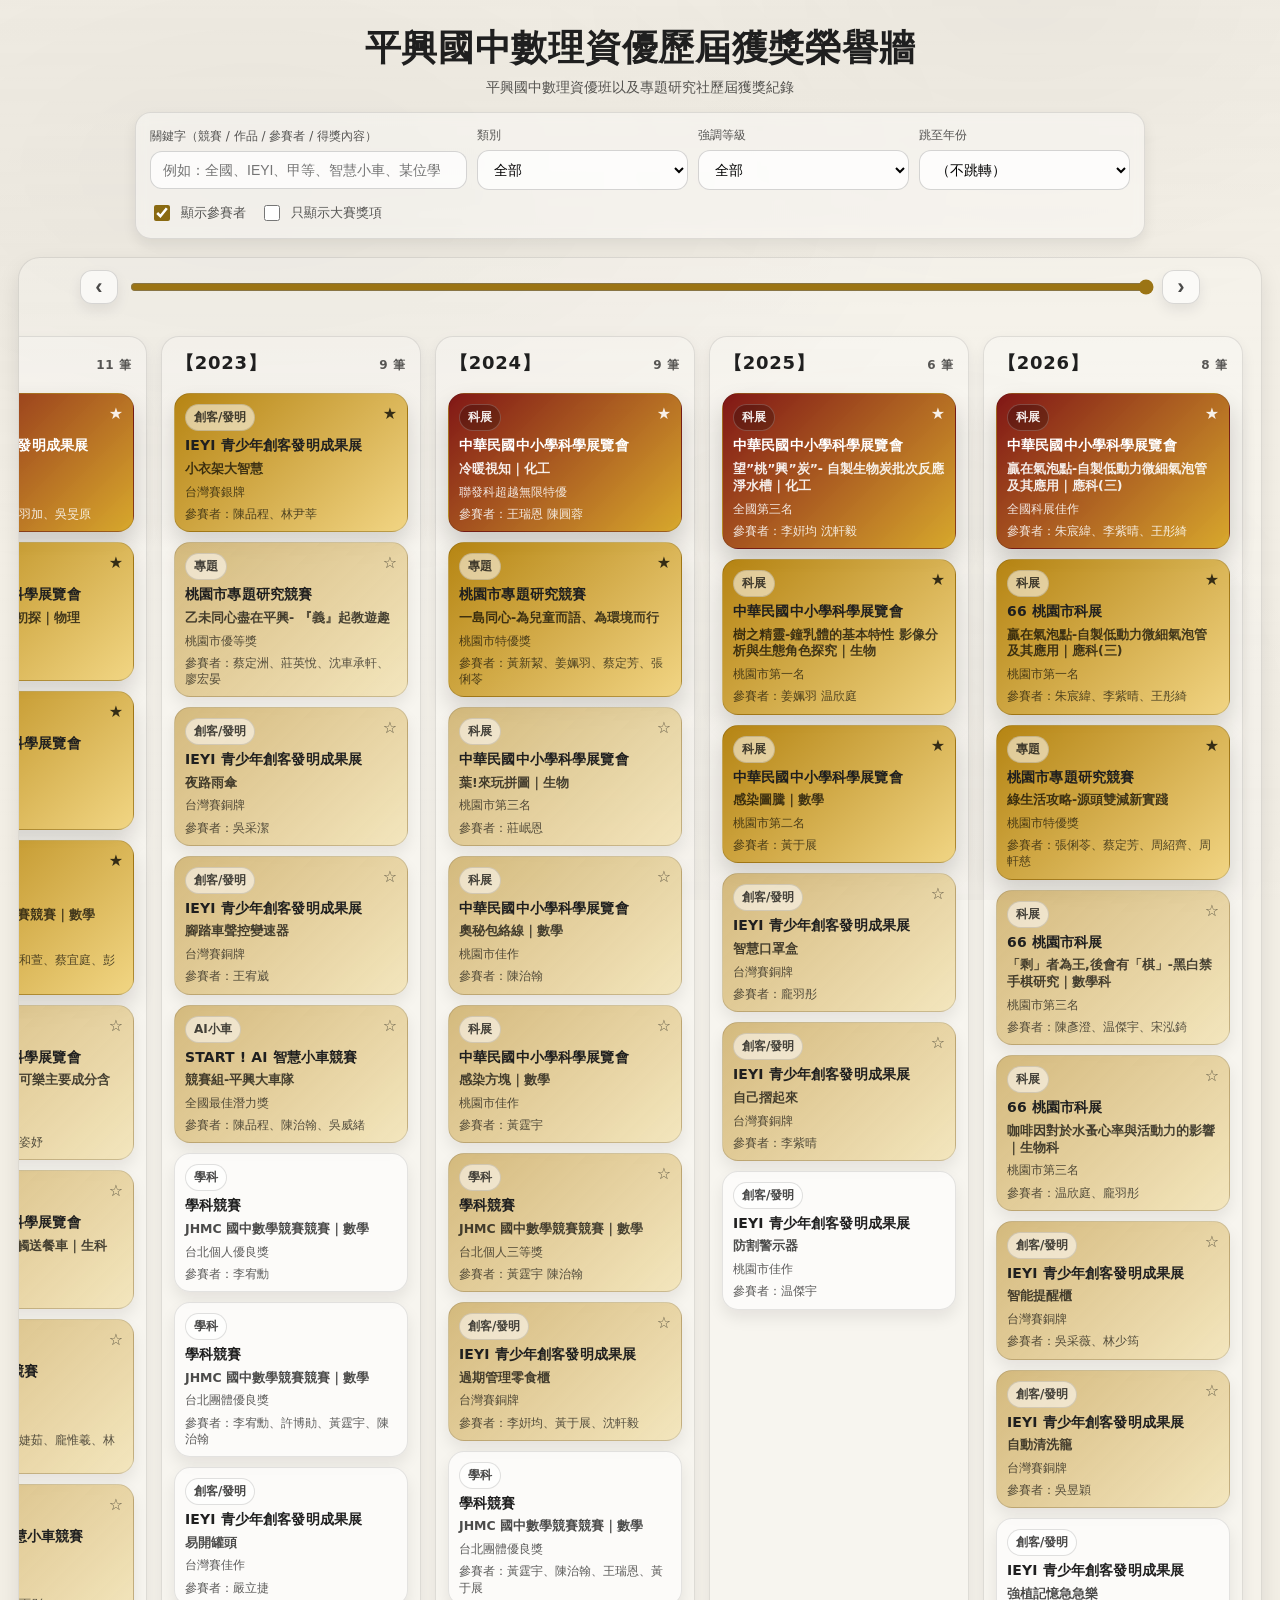
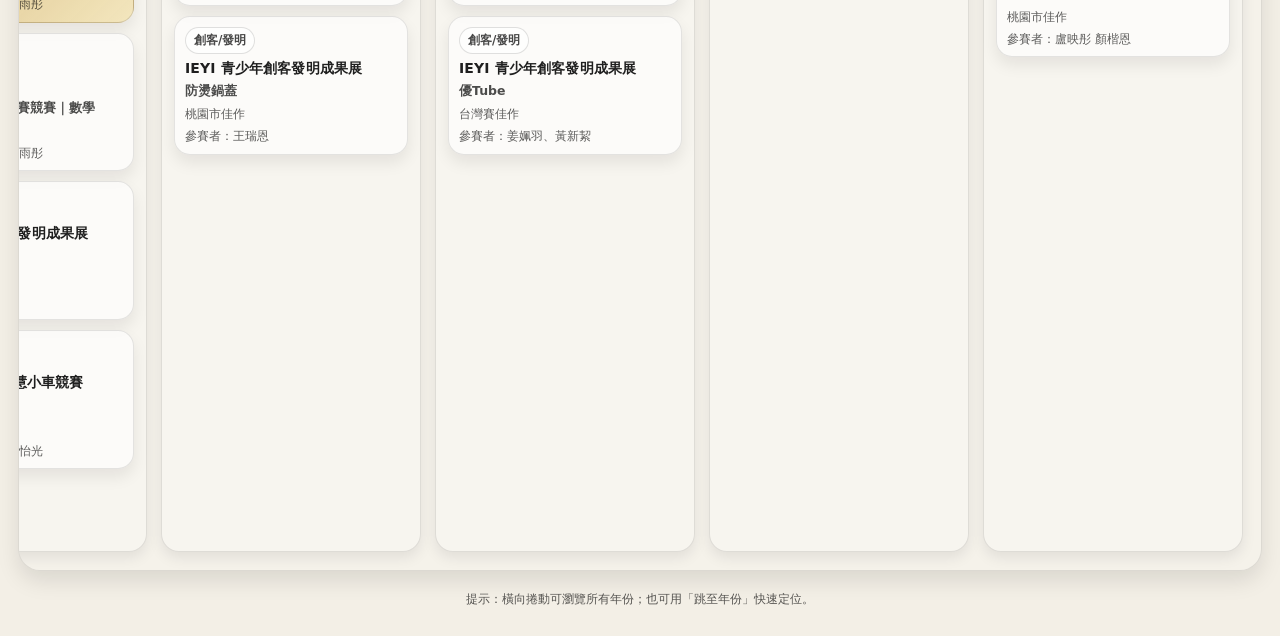
==== commit 53320799: "統一獎項標籤並加入新增模板" ====
--- a/index.html
+++ b/index.html
@@ -1,4 +1,4 @@
-<!doctype html>
+﻿<!doctype html>
 <html lang="zh-Hant">
 <head>
   <meta charset="utf-8" />
@@ -126,7 +126,23 @@
   </div>
 
 <script>
-  const AWARDS = [{"year":2016,"group":"發明展/創客","tag":"創客/發明","competition":"IEYI 青少年創客發明成果展","field":"","project":"多功能折疊梳","participants":"李安蕎、邱曉慧","award_text":"桃園市甲等","level":"桃園市","prize":"甲等","tier":"normal"},{"year":2016,"group":"發明展/創客","tag":"創客/發明","competition":"IEYI 青少年創客發明成果展","field":"","project":"空氣清淨安全帽","participants":"湯奉璋、彭太相","award_text":"桃園市佳作","level":"桃園市","prize":"佳作","tier":"normal"},{"year":2016,"group":"發明展/創客","tag":"創客/發明","competition":"IEYI 青少年創客發明成果展","field":"","project":"行李摩擦器","participants":"李安蕎、邱曉慧","award_text":"桃園市甲等","level":"桃園市","prize":"甲等","tier":"normal"},{"year":2016,"group":"發明展/創客","tag":"創客/發明","competition":"IEYI 青少年創客發明成果展","field":"","project":"防濺牛排盤","participants":"張藝馨","award_text":"IEYI銅牌","level":"IEYI","prize":"銅牌","tier":"mid"},{"year":2016,"group":"發明展/創客","tag":"創客/發明","competition":"IEYI 青少年創客發明成果展","field":"","project":"防遺失之廁所掛勾","participants":"廖恩莆、王荻羲、陳華嚴","award_text":"IEYI銀牌","level":"IEYI","prize":"銀牌","tier":"major"},{"year":2020,"group":"發明展/創客","tag":"創客/發明","competition":"IEYI 青少年創客發明成果展","field":"","project":"多功能飲料提袋","participants":"李怡蓁、胡惠晴、黃政鴻","award_text":"IEYI佳作","level":"IEYI","prize":"佳作","tier":"normal"},{"year":2020,"group":"發明展/創客","tag":"創客/發明","competition":"IEYI 青少年創客發明成果展","field":"","project":"臨時保溫袋","participants":"李冠霖、張宇杰","award_text":"桃園市佳作","level":"桃園市","prize":"佳作","tier":"normal"},{"year":2022,"group":"發明展/創客","tag":"創客/發明","competition":"IEYI 青少年創客發明成果展","field":"","project":"塵服於我","participants":"倪沁政、唐羽加、吳旻原","award_text":"世界銀牌","level":"世界","prize":"銀牌","tier":"super"},{"year":2022,"group":"發明展/創客","tag":"創客/發明","competition":"IEYI 青少年創客發明成果展","field":"","project":"多功能震動提醒器","participants":"蔡雨彤","award_text":"全國佳作","level":"全國","prize":"佳作","tier":"normal"},{"year":2023,"group":"發明展/創客","tag":"創客/發明","competition":"IEYI 青少年創客發明成果展","field":"","project":"夜路雨傘","participants":"吳采潔","award_text":"全國銅牌","level":"全國","prize":"銅牌","tier":"mid"},{"year":2023,"group":"發明展/創客","tag":"創客/發明","competition":"IEYI 青少年創客發明成果展","field":"","project":"小衣架大智慧","participants":"陳品程、林尹莘","award_text":"全國銀牌","level":"全國","prize":"銀牌","tier":"major"},{"year":2023,"group":"發明展/創客","tag":"創客/發明","competition":"IEYI 青少年創客發明成果展","field":"","project":"易開罐頭","participants":"嚴立捷","award_text":"全國佳作","level":"全國","prize":"佳作","tier":"normal"},{"year":2023,"group":"發明展/創客","tag":"創客/發明","competition":"IEYI 青少年創客發明成果展","field":"","project":"腳踏車聲控變速器","participants":"王宥崴","award_text":"全國銅牌","level":"全國","prize":"銅牌","tier":"mid"},{"year":2023,"group":"發明展/創客","tag":"創客/發明","competition":"IEYI 青少年創客發明成果展","field":"","project":"防燙鍋蓋","participants":"王瑞恩","award_text":"桃園市佳作","level":"桃園市","prize":"佳作","tier":"normal"},{"year":2024,"group":"發明展/創客","tag":"創客/發明","competition":"IEYI 青少年創客發明成果展","field":"","project":"優Tube","participants":"姜姵羽、黃新絜","award_text":"全國賽佳作","level":"全國","prize":"佳作","tier":"normal"},{"year":2024,"group":"發明展/創客","tag":"創客/發明","competition":"IEYI 青少年創客發明成果展","field":"","project":"過期管理零食櫃","participants":"李姸均、黃于展、沈軒毅","award_text":"全國賽銅牌","level":"全國","prize":"銅牌","tier":"mid"},{"year":2025,"group":"發明展/創客","tag":"創客/發明","competition":"IEYI 青少年創客發明成果展","field":"","project":"智慧口罩盒","participants":"龐羽彤","award_text":"全國銅牌","level":"全國","prize":"銅牌","tier":"mid"},{"year":2025,"group":"發明展/創客","tag":"創客/發明","competition":"IEYI 青少年創客發明成果展","field":"","project":"自己摺起來","participants":"李紫晴","award_text":"全國銅牌","level":"全國","prize":"銅牌","tier":"mid"},{"year":2025,"group":"發明展/創客","tag":"創客/發明","competition":"IEYI 青少年創客發明成果展","field":"","project":"防割警示器","participants":"温傑宇","award_text":"桃園市佳作","level":"桃園市","prize":"佳作","tier":"normal"},{"year":2026,"group":"發明展/創客","tag":"創客/發明","competition":"IEYI 青少年創客發明成果展","field":"","project":"強植記憶急急樂","participants":"盧映彤 顏楷恩","award_text":"桃園市佳作","level":"桃園市","prize":"佳作","tier":"normal"},{"year":2026,"group":"發明展/創客","tag":"創客/發明","competition":"IEYI 青少年創客發明成果展","field":"","project":"智能提醒櫃","participants":"吳采薇、林少筠","award_text":"台灣賽銅牌","level":"全國","prize":"銅牌","tier":"mid"},{"year":2026,"group":"發明展/創客","tag":"創客/發明","competition":"IEYI 青少年創客發明成果展","field":"","project":"自動清洗籠","participants":"吳昱穎","award_text":"台灣賽銅牌","level":"全國","prize":"銅牌","tier":"mid"},{"year":2022,"group":"智慧小車","tag":"AI小車","competition":"START ! AI 智慧小車競賽","field":"","project":"救急剎車裝置","participants":"彭翔禹、陳怡光","award_text":"全國最佳技術獎","level":"全國","prize":"最佳技術獎","tier":"normal"},{"year":2022,"group":"智慧小車","tag":"AI小車","competition":"START ! AI 智慧小車競賽","field":"","project":"智慧門","participants":"林和萱、蔡雨彤","award_text":"全國佳作","level":"全國","prize":"佳作","tier":"mid"},{"year":2023,"group":"智慧小車","tag":"AI小車","competition":"START ! AI 智慧小車競賽","field":"","project":"競賽組-平興大車隊","participants":"陳品程、陳治翰、吳威緒","award_text":"全國最佳潛力獎","level":"全國","prize":"最佳潛力獎","tier":"mid"},{"year":2017,"group":"科展","tag":"科展","competition":"中華民國中小學科學展覽會","field":"化學","project":"『白糖變黑蛇』三部曲-蛇砲的原理大解密","participants":"顏子胤、曾祥峻、張仁德","award_text":"桃園市第二名","level":"桃園市","prize":"第二名","tier":"major"},{"year":2017,"group":"科展","tag":"科展","competition":"中華民國中小學科學展覽會","field":"應用","project":"粉來油去~澱粉對油脂吸收能力的探討","participants":"李安蕎","award_text":"桃園市第二名","level":"桃園市","prize":"第二名","tier":"major"},{"year":2017,"group":"科展","tag":"科展","competition":"中華民國中小學科學展覽會","field":"數學","project":"87士兵團團轉","participants":"王荻羲、彭太相","award_text":"桃園市第二名","level":"桃園市","prize":"第二名","tier":"major"},{"year":2017,"group":"科展","tag":"科展","competition":"中華民國中小學科學展覽會","field":"數學","project":"§雙三角‧終結者§","participants":"邱曉慧、陳嘉妘","award_text":"全國最佳教材獎","level":"全國","prize":"最佳教材獎","tier":"major"},{"year":2017,"group":"科展","tag":"科展","competition":"中華民國中小學科學展覽會","field":"物理","project":"聲聲不息~閉管內的駐波探討","participants":"廖恩莆","award_text":"桃園市第二名","level":"桃園市","prize":"第二名","tier":"major"},{"year":2018,"group":"科展","tag":"科展","competition":"中華民國中小學科學展覽會","field":"化學","project":"酸鹽酸語-探討酸遇碳酸鹽類反應速率的關係","participants":"胡耕歷","award_text":"桃園市第三名","level":"桃園市","prize":"第三名","tier":"mid"},{"year":2018,"group":"科展","tag":"科展","competition":"中華民國中小學科學展覽會","field":"應用","project":"波光流轉-Ooho的光學性質探討","participants":"李名安","award_text":"桃園市第二名","level":"桃園市","prize":"第二名","tier":"major"},{"year":2018,"group":"科展","tag":"科展","competition":"中華民國中小學科學展覽會","field":"數學","project":"§海盜的大難題","participants":"陳珮萱","award_text":"桃園市佳作","level":"桃園市","prize":"佳作","tier":"normal"},{"year":2018,"group":"科展","tag":"科展","competition":"中華民國中小學科學展覽會","field":"物理","project":"Velocity V.S Sticky—探討速度和黏滯性的關係","participants":"謝御軒","award_text":"全國探究精神獎","level":"全國","prize":"探究精神獎","tier":"major"},{"year":2018,"group":"科展","tag":"科展","competition":"中華民國中小學科學展覽會","field":"物理","project":"暢行無阻?-探討牛頓流體的阻力關係","participants":"朱軒緯","award_text":"桃園市第二名","level":"桃園市","prize":"第二名","tier":"major"},{"year":2018,"group":"科展","tag":"科展","competition":"中華民國中小學科學展覽會","field":"物理","project":"深不可測?~液體折射率探討","participants":"關羽捷、黃鑫","award_text":"桃園市佳作","level":"桃園市","prize":"佳作","tier":"normal"},{"year":2018,"group":"科展","tag":"科展","competition":"中華民國中小學科學展覽會","field":"物理","project":"聲意盎然~閉管駐波聲速的探討","participants":"顏子胤","award_text":"桃園市第二名","level":"桃園市","prize":"第二名","tier":"major"},{"year":2018,"group":"科展","tag":"科展","competition":"中華民國中小學科學展覽會","field":"生物","project":"介殼蟲的生活史與植物間的依互關係","participants":"葉承宗","award_text":"平鎮區第三名","level":"","prize":"平鎮區第三名","tier":"normal"},{"year":2019,"group":"科展","tag":"科展","competition":"中華民國中小學科學展覽會","field":"化學","project":"奇晶再現~探討天氣瓶的結晶速率","participants":"邱世億","award_text":"平鎮區第三名","level":"","prize":"平鎮區第三名","tier":"normal"},{"year":2019,"group":"科展","tag":"科展","competition":"中華民國中小學科學展覽會","field":"應用","project":"碗盤亮晶晶-探究不同植物精油在清潔劑中的妙用","participants":"朱家君","award_text":"平鎮區第一名","level":"","prize":"平鎮區第一名","tier":"normal"},{"year":2019,"group":"科展","tag":"科展","competition":"中華民國中小學科學展覽會","field":"數學","project":"這就視秘密","participants":"王承皓、林宸安","award_text":"桃園市第二名","level":"桃園市","prize":"第二名","tier":"major"},{"year":2019,"group":"科展","tag":"科展","competition":"中華民國中小學科學展覽會","field":"物理","project":"想黏牽掛~探討不同液體的黏滯性關係","participants":"黃鑫","award_text":"桃園市第二名","level":"桃園市","prize":"第二名","tier":"major"},{"year":2019,"group":"科展","tag":"科展","competition":"中華民國中小學科學展覽會","field":"物理","project":"有繩有水?~探討繩子的出水量關係","participants":"黃奕達、宋樂","award_text":"桃園市第三名","level":"桃園市","prize":"第三名","tier":"mid"},{"year":2019,"group":"科展","tag":"科展","competition":"中華民國中小學科學展覽會","field":"生物","project":"強『熊』vs.PM2.5-細懸浮微粒汙染物對苔蘚生物相的影響","participants":"林裕翔、林盟富","award_text":"桃園市第二名","level":"桃園市","prize":"第二名","tier":"major"},{"year":2020,"group":"科展","tag":"科展","competition":"中華民國中小學科學展覽會","field":"數學","project":"必勝雙三角","participants":"李玟卉、劉宥慧","award_text":"桃園市佳作","level":"桃園市","prize":"佳作","tier":"normal"},{"year":2020,"group":"科展","tag":"科展","competition":"中華民國中小學科學展覽會","field":"物理","project":"光芒四射-探討光遇到塑膠膜其光學性質關係","participants":"黃柏予、李怡蓁、胡惠晴","award_text":"桃園市第一名","level":"桃園市","prize":"第一名","tier":"major"},{"year":2020,"group":"科展","tag":"科展","competition":"中華民國中小學科學展覽會","field":"物理","project":"完美迫降-探討藍寶石玻璃的光學與抗摔性質","participants":"王立騰","award_text":"桃園市第三名","level":"桃園市","prize":"第三名","tier":"mid"},{"year":2020,"group":"科展","tag":"科展","competition":"中華民國中小學科學展覽會","field":"物理","project":"滴水穿沙-沙子在液體中的阻力與運動關係","participants":"陳聖全、蔡承瀚","award_text":"平鎮區第三名","level":"","prize":"平鎮區第三名","tier":"normal"},{"year":2020,"group":"科展","tag":"科展","competition":"中華民國中小學科學展覽會","field":"生物","project":"「精」神奕?抑?-左手香精油對小白菜種子萌發及幼苗發育的影響研究","participants":"李永瀚、朱家君","award_text":"桃園市第二名","level":"桃園市","prize":"第二名","tier":"major"},{"year":2020,"group":"科展","tag":"科展","competition":"中華民國中小學科學展覽會","field":"生科","project":"線與面的境界變化-用函數畫3D","participants":"蕭鼎軒","award_text":"桃園市第三名","level":"桃園市","prize":"第三名","tier":"mid"},{"year":2021,"group":"科展","tag":"科展","competition":"中華民國中小學科學展覽會","field":"生物","project":"時來『蘊』轉","participants":"蔡宜庭、王巧伶","award_text":"桃園市第二名","level":"桃園市","prize":"第二名","tier":"major"},{"year":2022,"group":"科展","tag":"科展","competition":"中華民國中小學科學展覽會","field":"化學","project":"喝可樂就快樂\n探究可樂主要成分含量之研究","participants":"彭鼎硯、劉姿妤","award_text":"桃園市第三名","level":"桃園市","prize":"第三名","tier":"mid"},{"year":2022,"group":"科展","tag":"科展","competition":"中華民國中小學科學展覽會","field":"物理","project":"細胞質流的物理學初探","participants":"許博勛","award_text":"桃園市第一名","level":"桃園市","prize":"第一名","tier":"major"},{"year":2022,"group":"科展","tag":"科展","competition":"中華民國中小學科學展覽會","field":"生物","project":"蘊轉手之鍊","participants":"蔡宜庭","award_text":"全國探究精神獎","level":"全國","prize":"探究精神獎","tier":"major"},{"year":2022,"group":"科展","tag":"科展","competition":"中華民國中小學科學展覽會","field":"生科","project":"餐廳裡的IOT-無接觸送餐車","participants":"林和萱","award_text":"桃園市第三名","level":"桃園市","prize":"第三名","tier":"mid"},{"year":2024,"group":"科展","tag":"科展","competition":"中華民國中小學科學展覽會","field":"化工","project":"冷暖視知","participants":"王瑞恩 陳圓蓉","award_text":"聯發科超越無限特優","level":"全國","prize":"聯發科超越無限特優","tier":"super"},{"year":2024,"group":"科展","tag":"科展","competition":"中華民國中小學科學展覽會","field":"生物","project":"葉!來玩拼圖","participants":"莊岷恩","award_text":"桃園市第三名","level":"桃園市","prize":"第三名","tier":"mid"},{"year":2024,"group":"科展","tag":"科展","competition":"中華民國中小學科學展覽會","field":"數學","project":"奧秘包絡線","participants":"陳治翰","award_text":"桃園市佳作","level":"桃園市","prize":"佳作","tier":"mid"},{"year":2024,"group":"科展","tag":"科展","competition":"中華民國中小學科學展覽會","field":"數學","project":"感染方塊","participants":"黃霆宇","award_text":"桃園市佳作","level":"桃園市","prize":"佳作","tier":"mid"},{"year":2025,"group":"科展","tag":"科展","competition":"中華民國中小學科學展覽會","field":"化工","project":"望”桃”興”炭”-\n自製生物炭批次反應淨水槽","participants":"李姸均 沈軒毅","award_text":"全國第三名","level":"全國","prize":"第三名","tier":"super"},{"year":2025,"group":"科展","tag":"科展","competition":"中華民國中小學科學展覽會","field":"生物","project":"樹之精靈-鐘乳體的基本特性\n影像分析與生態角色探究","participants":"姜姵羽 温欣庭","award_text":"桃園市第一名","level":"桃園市","prize":"第一名","tier":"major"},{"year":2025,"group":"科展","tag":"科展","competition":"中華民國中小學科學展覽會","field":"數學","project":"感染圖騰","participants":"黃于展","award_text":"桃園市第二名","level":"桃園市","prize":"第二名","tier":"major"},{"year":2026,"group":"科展","tag":"科展","competition":"66 桃園市科展","field":"應科(三)","project":"前進全國","participants":"朱宸緯、李紫晴、王彤綺","award_text":"桃園市第一名","level":"桃園市","prize":"第一名","tier":"major"},{"year":2026,"group":"科展","tag":"科展","competition":"66 桃園市科展","field":"數學科","project":"","participants":"陳彥澄、温傑宇、宋泓錡","award_text":"桃園市第三名","level":"桃園市","prize":"第三名","tier":"mid"},{"year":2026,"group":"科展","tag":"科展","competition":"66 桃園市科展","field":"生物科","project":"","participants":"温欣庭、龐羽彤","award_text":"桃園市第三名","level":"桃園市","prize":"第三名","tier":"mid"},{"year":2022,"group":"專題研究","tag":"專題","competition":"桃園市專題研究競賽","field":"","project":"媒體『食』讀","participants":"蔡宜庭、彭婕茹、龐惟羲、林尹莘","award_text":"桃園市優等獎","level":"桃園市","prize":"優等獎","tier":"mid"},{"year":2023,"group":"專題研究","tag":"專題","competition":"桃園市專題研究競賽","field":"","project":"乙未同心盡在平興- 『義』起教遊趣","participants":"蔡定洲、莊英悅、沈車承軒、廖宏晏","award_text":"桃園市優等獎","level":"桃園市","prize":"優等獎","tier":"mid"},{"year":2024,"group":"專題研究","tag":"專題","competition":"桃園市專題研究競賽","field":"","project":"一島同心-為兒童而語、為環境而行","participants":"黃新絜、姜姵羽、蔡定芳、張俐苓","award_text":"桃園市特優獎","level":"桃園市","prize":"特優獎","tier":"major"},{"year":2017,"group":"學科/其他競賽","tag":"學科","competition":"學科競賽","field":"自然","project":"國中自然科學奧林匹亞競賽","participants":"張藝馨、廖恩莆、王荻羲","award_text":"桃園市佳作","level":"桃園市","prize":"佳作","tier":"normal"},{"year":2017,"group":"學科/其他競賽","tag":"學科","competition":"學科競賽","field":"數學","project":"JHMC 國中數學競賽競賽","participants":"廖恩莆、李安蕎、王荻羲、張藝馨","award_text":"台北團體優良獎","level":"台北","prize":"團體優良獎","tier":"normal"},{"year":2017,"group":"學科/其他競賽","tag":"學科","competition":"學科競賽","field":"自然","project":"國中自然科學奧林匹亞競賽","participants":"李安蕎","award_text":"桃園市銅牌","level":"桃園市","prize":"銅牌","tier":"mid"},{"year":2018,"group":"學科/其他競賽","tag":"學科","competition":"學科競賽","field":"數學","project":"JHMC 國中數學競賽競賽","participants":"陳珮萱","award_text":"台北個人優良獎","level":"台北","prize":"個人優良獎","tier":"normal"},{"year":2018,"group":"學科/其他競賽","tag":"學科","competition":"學科競賽","field":"數學","project":"JHMC 國中數學競賽競賽","participants":"葉承宗、顏子胤、陳珮萱、王承皓","award_text":"台北團體優良獎","level":"台北","prize":"團體優良獎","tier":"normal"},{"year":2019,"group":"學科/其他競賽","tag":"學科","competition":"學科競賽","field":"數學","project":"JHMC 國中數學競賽競賽","participants":"王承皓","award_text":"台北個人二等獎","level":"台北","prize":"個人二等獎","tier":"major"},{"year":2019,"group":"學科/其他競賽","tag":"學科","competition":"學科競賽","field":"數學","project":"JHMC 國中數學競賽競賽","participants":"關羽捷","award_text":"台北個人三等獎","level":"台北","prize":"個人三等獎","tier":"mid"},{"year":2019,"group":"學科/其他競賽","tag":"學科","competition":"學科競賽","field":"數學","project":"JHMC 國中數學競賽競賽","participants":"王承皓、林宸安、邱世億、關羽捷","award_text":"台北團體優良獎","level":"台北","prize":"團體優良獎","tier":"normal"},{"year":2019,"group":"學科/其他競賽","tag":"學科","competition":"學科競賽","field":"數學","project":"桃園市生活科技創意競賽","participants":"王承皓、邱世億、宋樂","award_text":"最佳精品獎","level":"","prize":"最佳精品獎","tier":"normal"},{"year":2020,"group":"學科/其他競賽","tag":"學科","competition":"學科競賽","field":"數學","project":"JHMC 國中數學競賽競賽","participants":"黃柏予","award_text":"台北個人一等獎","level":"台北","prize":"個人一等獎","tier":"super"},{"year":2020,"group":"學科/其他競賽","tag":"學科","competition":"學科競賽","field":"數學","project":"JHMC 國中數學競賽競賽","participants":"李永瀚、盧廷暉、李玟卉、黃柏予","award_text":"台北團體優良獎","level":"台北","prize":"團體優良獎","tier":"normal"},{"year":2020,"group":"學科/其他競賽","tag":"學科","competition":"學科競賽","field":"生科","project":"桃園市生活科技創意競賽","participants":"彭翔禹、蔡雨彤、彭鼎硯","award_text":"最佳創意獎","level":"","prize":"最佳創意獎","tier":"normal"},{"year":2021,"group":"學科/其他競賽","tag":"學科","competition":"學科競賽","field":"數學","project":"JHMC 國中數學競賽競賽","participants":"陳孝傑","award_text":"台北個人優良獎","level":"台北","prize":"個人優良獎","tier":"normal"},{"year":2021,"group":"學科/其他競賽","tag":"學科","competition":"學科競賽","field":"數學","project":"JHMC 國中數學競賽競賽","participants":"陳孝傑、郭家芸、張宇杰、蔡雨彤","award_text":"台北團體優良獎","level":"台北","prize":"團體優良獎","tier":"normal"},{"year":2022,"group":"學科/其他競賽","tag":"學科","competition":"學科競賽","field":"數學","project":"JHMC 國中數學競賽競賽","participants":"林和萱、蔡雨彤","award_text":"台北個人優良獎","level":"台北","prize":"個人優良獎","tier":"normal"},{"year":2022,"group":"學科/其他競賽","tag":"學科","competition":"學科競賽","field":"數學","project":"JHMC 國中數學競賽競賽","participants":"蔡雨彤、林和萱、蔡宜庭、彭翔禹","award_text":"台北團體三等獎","level":"台北","prize":"團體三等獎","tier":"major"},{"year":2023,"group":"學科/其他競賽","tag":"學科","competition":"學科競賽","field":"數學","project":"JHMC 國中數學競賽競賽","participants":"李宥勳","award_text":"台北個人優良獎","level":"台北","prize":"個人優良獎","tier":"normal"},{"year":2023,"group":"學科/其他競賽","tag":"學科","competition":"學科競賽","field":"數學","project":"JHMC 國中數學競賽競賽","participants":"李宥勳、許博勛、黃霆宇、陳治翰","award_text":"台北團體優良獎","level":"台北","prize":"團體優良獎","tier":"normal"},{"year":2024,"group":"學科/其他競賽","tag":"學科","competition":"學科競賽","field":"數學","project":"JHMC 國中數學競賽競賽","participants":"黃霆宇 陳治翰","award_text":"台北個人三等獎","level":"台北","prize":"個人三等獎","tier":"mid"},{"year":2024,"group":"學科/其他競賽","tag":"學科","competition":"學科競賽","field":"數學","project":"JHMC 國中數學競賽競賽","participants":"黃霆宇、陳治翰、王瑞恩、黃于展","award_text":"台北團體優良獎","level":"台北","prize":"團體優良獎","tier":"normal"}];
+  const AWARD_TEMPLATES = Object.freeze({
+    ieyi: { group: "發明展/創客", tag: "創客/發明", competition: "IEYI 青少年創客發明成果展", field: "" },
+    aiCar: { group: "智慧小車", tag: "AI小車", competition: "START ! AI 智慧小車競賽", field: "" },
+    scienceFair: { group: "科展", tag: "科展", competition: "中華民國中小學科學展覽會" },
+    projectResearch: { group: "專題研究", tag: "專題", competition: "桃園市專題研究競賽", field: "" },
+    academic: { group: "學科/其他競賽", tag: "學科", competition: "學科競賽" }
+  });
+  // 新增時使用 makeAward(AWARD_TEMPLATES.類別, {...})；tier：super=最高、major=重要、mid=中度、normal=一般。
+  const makeAward = (template, details) => ({ ...template, ...details, award_text: details.award_text || `${details.level || ""}${details.prize || ""}` });
+  const AWARDS = [{"year":2016,"group":"發明展/創客","tag":"創客/發明","competition":"IEYI 青少年創客發明成果展","field":"","project":"多功能折疊梳","participants":"李安蕎、邱曉慧","award_text":"桃園市甲等","level":"桃園市","prize":"甲等","tier":"normal"},{"year":2016,"group":"發明展/創客","tag":"創客/發明","competition":"IEYI 青少年創客發明成果展","field":"","project":"空氣清淨安全帽","participants":"湯奉璋、彭太相","award_text":"桃園市佳作","level":"桃園市","prize":"佳作","tier":"normal"},{"year":2016,"group":"發明展/創客","tag":"創客/發明","competition":"IEYI 青少年創客發明成果展","field":"","project":"行李摩擦器","participants":"李安蕎、邱曉慧","award_text":"桃園市甲等","level":"桃園市","prize":"甲等","tier":"normal"},{"year":2016,"group":"發明展/創客","tag":"創客/發明","competition":"IEYI 青少年創客發明成果展","field":"","project":"防濺牛排盤","participants":"張藝馨","award_text":"台灣賽銅牌","level":"IEYI","prize":"銅牌","tier":"mid"},{"year":2016,"group":"發明展/創客","tag":"創客/發明","competition":"IEYI 青少年創客發明成果展","field":"","project":"防遺失之廁所掛勾","participants":"廖恩莆、王荻羲、陳華嚴","award_text":"台灣賽銀牌","level":"IEYI","prize":"銀牌","tier":"major"},{"year":2020,"group":"發明展/創客","tag":"創客/發明","competition":"IEYI 青少年創客發明成果展","field":"","project":"多功能飲料提袋","participants":"李怡蓁、胡惠晴、黃政鴻","award_text":"台灣賽佳作","level":"IEYI","prize":"佳作","tier":"normal"},{"year":2020,"group":"發明展/創客","tag":"創客/發明","competition":"IEYI 青少年創客發明成果展","field":"","project":"臨時保溫袋","participants":"李冠霖、張宇杰","award_text":"桃園市佳作","level":"桃園市","prize":"佳作","tier":"normal"},{"year":2022,"group":"發明展/創客","tag":"創客/發明","competition":"IEYI 青少年創客發明成果展","field":"","project":"塵服於我","participants":"倪沁政、唐羽加、吳旻原","award_text":"世界賽銀牌","level":"世界","prize":"銀牌","tier":"super"},{"year":2022,"group":"發明展/創客","tag":"創客/發明","competition":"IEYI 青少年創客發明成果展","field":"","project":"多功能震動提醒器","participants":"蔡雨彤","award_text":"台灣賽佳作","level":"全國","prize":"佳作","tier":"normal"},{"year":2023,"group":"發明展/創客","tag":"創客/發明","competition":"IEYI 青少年創客發明成果展","field":"","project":"夜路雨傘","participants":"吳采潔","award_text":"台灣賽銅牌","level":"全國","prize":"銅牌","tier":"mid"},{"year":2023,"group":"發明展/創客","tag":"創客/發明","competition":"IEYI 青少年創客發明成果展","field":"","project":"小衣架大智慧","participants":"陳品程、林尹莘","award_text":"台灣賽銀牌","level":"全國","prize":"銀牌","tier":"major"},{"year":2023,"group":"發明展/創客","tag":"創客/發明","competition":"IEYI 青少年創客發明成果展","field":"","project":"易開罐頭","participants":"嚴立捷","award_text":"台灣賽佳作","level":"全國","prize":"佳作","tier":"normal"},{"year":2023,"group":"發明展/創客","tag":"創客/發明","competition":"IEYI 青少年創客發明成果展","field":"","project":"腳踏車聲控變速器","participants":"王宥崴","award_text":"台灣賽銅牌","level":"全國","prize":"銅牌","tier":"mid"},{"year":2023,"group":"發明展/創客","tag":"創客/發明","competition":"IEYI 青少年創客發明成果展","field":"","project":"防燙鍋蓋","participants":"王瑞恩","award_text":"桃園市佳作","level":"桃園市","prize":"佳作","tier":"normal"},{"year":2024,"group":"發明展/創客","tag":"創客/發明","competition":"IEYI 青少年創客發明成果展","field":"","project":"優Tube","participants":"姜姵羽、黃新絜","award_text":"台灣賽佳作","level":"全國","prize":"佳作","tier":"normal"},{"year":2024,"group":"發明展/創客","tag":"創客/發明","competition":"IEYI 青少年創客發明成果展","field":"","project":"過期管理零食櫃","participants":"李姸均、黃于展、沈軒毅","award_text":"台灣賽銅牌","level":"全國","prize":"銅牌","tier":"mid"},{"year":2025,"group":"發明展/創客","tag":"創客/發明","competition":"IEYI 青少年創客發明成果展","field":"","project":"智慧口罩盒","participants":"龐羽彤","award_text":"台灣賽銅牌","level":"全國","prize":"銅牌","tier":"mid"},{"year":2025,"group":"發明展/創客","tag":"創客/發明","competition":"IEYI 青少年創客發明成果展","field":"","project":"自己摺起來","participants":"李紫晴","award_text":"台灣賽銅牌","level":"全國","prize":"銅牌","tier":"mid"},{"year":2025,"group":"發明展/創客","tag":"創客/發明","competition":"IEYI 青少年創客發明成果展","field":"","project":"防割警示器","participants":"温傑宇","award_text":"桃園市佳作","level":"桃園市","prize":"佳作","tier":"normal"},{"year":2026,"group":"發明展/創客","tag":"創客/發明","competition":"IEYI 青少年創客發明成果展","field":"","project":"強植記憶急急樂","participants":"盧映彤 顏楷恩","award_text":"桃園市佳作","level":"桃園市","prize":"佳作","tier":"normal"},{"year":2026,"group":"發明展/創客","tag":"創客/發明","competition":"IEYI 青少年創客發明成果展","field":"","project":"智能提醒櫃","participants":"吳采薇、林少筠","award_text":"台灣賽銅牌","level":"全國","prize":"銅牌","tier":"mid"},{"year":2026,"group":"發明展/創客","tag":"創客/發明","competition":"IEYI 青少年創客發明成果展","field":"","project":"自動清洗籠","participants":"吳昱穎","award_text":"台灣賽銅牌","level":"全國","prize":"銅牌","tier":"mid"},{"year":2022,"group":"智慧小車","tag":"AI小車","competition":"START ! AI 智慧小車競賽","field":"","project":"救急剎車裝置","participants":"彭翔禹、陳怡光","award_text":"全國最佳技術獎","level":"全國","prize":"最佳技術獎","tier":"normal"},{"year":2022,"group":"智慧小車","tag":"AI小車","competition":"START ! AI 智慧小車競賽","field":"","project":"智慧門","participants":"林和萱、蔡雨彤","award_text":"全國佳作","level":"全國","prize":"佳作","tier":"mid"},{"year":2023,"group":"智慧小車","tag":"AI小車","competition":"START ! AI 智慧小車競賽","field":"","project":"競賽組-平興大車隊","participants":"陳品程、陳治翰、吳威緒","award_text":"全國最佳潛力獎","level":"全國","prize":"最佳潛力獎","tier":"mid"},{"year":2017,"group":"科展","tag":"科展","competition":"中華民國中小學科學展覽會","field":"化學","project":"『白糖變黑蛇』三部曲-蛇砲的原理大解密","participants":"顏子胤、曾祥峻、張仁德","award_text":"桃園市第二名","level":"桃園市","prize":"第二名","tier":"major"},{"year":2017,"group":"科展","tag":"科展","competition":"中華民國中小學科學展覽會","field":"應用","project":"粉來油去~澱粉對油脂吸收能力的探討","participants":"李安蕎","award_text":"桃園市第二名","level":"桃園市","prize":"第二名","tier":"major"},{"year":2017,"group":"科展","tag":"科展","competition":"中華民國中小學科學展覽會","field":"數學","project":"87士兵團團轉","participants":"王荻羲、彭太相","award_text":"桃園市第二名","level":"桃園市","prize":"第二名","tier":"major"},{"year":2017,"group":"科展","tag":"科展","competition":"中華民國中小學科學展覽會","field":"數學","project":"§雙三角‧終結者§","participants":"邱曉慧、陳嘉妘","award_text":"全國最佳教材獎","level":"全國","prize":"最佳教材獎","tier":"major"},{"year":2017,"group":"科展","tag":"科展","competition":"中華民國中小學科學展覽會","field":"物理","project":"聲聲不息~閉管內的駐波探討","participants":"廖恩莆","award_text":"桃園市第二名","level":"桃園市","prize":"第二名","tier":"major"},{"year":2018,"group":"科展","tag":"科展","competition":"中華民國中小學科學展覽會","field":"化學","project":"酸鹽酸語-探討酸遇碳酸鹽類反應速率的關係","participants":"胡耕歷","award_text":"桃園市第三名","level":"桃園市","prize":"第三名","tier":"mid"},{"year":2018,"group":"科展","tag":"科展","competition":"中華民國中小學科學展覽會","field":"應用","project":"波光流轉-Ooho的光學性質探討","participants":"李名安","award_text":"桃園市第二名","level":"桃園市","prize":"第二名","tier":"major"},{"year":2018,"group":"科展","tag":"科展","competition":"中華民國中小學科學展覽會","field":"數學","project":"§海盜的大難題","participants":"陳珮萱","award_text":"桃園市佳作","level":"桃園市","prize":"佳作","tier":"normal"},{"year":2018,"group":"科展","tag":"科展","competition":"中華民國中小學科學展覽會","field":"物理","project":"Velocity V.S Sticky—探討速度和黏滯性的關係","participants":"謝御軒","award_text":"全國探究精神獎","level":"全國","prize":"探究精神獎","tier":"major"},{"year":2018,"group":"科展","tag":"科展","competition":"中華民國中小學科學展覽會","field":"物理","project":"暢行無阻?-探討牛頓流體的阻力關係","participants":"朱軒緯","award_text":"桃園市第二名","level":"桃園市","prize":"第二名","tier":"major"},{"year":2018,"group":"科展","tag":"科展","competition":"中華民國中小學科學展覽會","field":"物理","project":"深不可測?~液體折射率探討","participants":"關羽捷、黃鑫","award_text":"桃園市佳作","level":"桃園市","prize":"佳作","tier":"normal"},{"year":2018,"group":"科展","tag":"科展","competition":"中華民國中小學科學展覽會","field":"物理","project":"聲意盎然~閉管駐波聲速的探討","participants":"顏子胤","award_text":"桃園市第二名","level":"桃園市","prize":"第二名","tier":"major"},{"year":2018,"group":"科展","tag":"科展","competition":"中華民國中小學科學展覽會","field":"生物","project":"介殼蟲的生活史與植物間的依互關係","participants":"葉承宗","award_text":"平鎮區第三名","level":"","prize":"平鎮區第三名","tier":"normal"},{"year":2019,"group":"科展","tag":"科展","competition":"中華民國中小學科學展覽會","field":"化學","project":"奇晶再現~探討天氣瓶的結晶速率","participants":"邱世億","award_text":"平鎮區第三名","level":"","prize":"平鎮區第三名","tier":"normal"},{"year":2019,"group":"科展","tag":"科展","competition":"中華民國中小學科學展覽會","field":"應用","project":"碗盤亮晶晶-探究不同植物精油在清潔劑中的妙用","participants":"朱家君","award_text":"平鎮區第一名","level":"","prize":"平鎮區第一名","tier":"normal"},{"year":2019,"group":"科展","tag":"科展","competition":"中華民國中小學科學展覽會","field":"數學","project":"這就視秘密","participants":"王承皓、林宸安","award_text":"桃園市第二名","level":"桃園市","prize":"第二名","tier":"major"},{"year":2019,"group":"科展","tag":"科展","competition":"中華民國中小學科學展覽會","field":"物理","project":"想黏牽掛~探討不同液體的黏滯性關係","participants":"黃鑫","award_text":"桃園市第二名","level":"桃園市","prize":"第二名","tier":"major"},{"year":2019,"group":"科展","tag":"科展","competition":"中華民國中小學科學展覽會","field":"物理","project":"有繩有水?~探討繩子的出水量關係","participants":"黃奕達、宋樂","award_text":"桃園市第三名","level":"桃園市","prize":"第三名","tier":"mid"},{"year":2019,"group":"科展","tag":"科展","competition":"中華民國中小學科學展覽會","field":"生物","project":"強『熊』vs.PM2.5-細懸浮微粒汙染物對苔蘚生物相的影響","participants":"林裕翔、林盟富","award_text":"桃園市第二名","level":"桃園市","prize":"第二名","tier":"major"},{"year":2020,"group":"科展","tag":"科展","competition":"中華民國中小學科學展覽會","field":"數學","project":"必勝雙三角","participants":"李玟卉、劉宥慧","award_text":"桃園市佳作","level":"桃園市","prize":"佳作","tier":"normal"},{"year":2020,"group":"科展","tag":"科展","competition":"中華民國中小學科學展覽會","field":"物理","project":"光芒四射-探討光遇到塑膠膜其光學性質關係","participants":"黃柏予、李怡蓁、胡惠晴","award_text":"桃園市第一名","level":"桃園市","prize":"第一名","tier":"major"},{"year":2020,"group":"科展","tag":"科展","competition":"中華民國中小學科學展覽會","field":"物理","project":"完美迫降-探討藍寶石玻璃的光學與抗摔性質","participants":"王立騰","award_text":"桃園市第三名","level":"桃園市","prize":"第三名","tier":"mid"},{"year":2020,"group":"科展","tag":"科展","competition":"中華民國中小學科學展覽會","field":"物理","project":"滴水穿沙-沙子在液體中的阻力與運動關係","participants":"陳聖全、蔡承瀚","award_text":"平鎮區第三名","level":"","prize":"平鎮區第三名","tier":"normal"},{"year":2020,"group":"科展","tag":"科展","competition":"中華民國中小學科學展覽會","field":"生物","project":"「精」神奕?抑?-左手香精油對小白菜種子萌發及幼苗發育的影響研究","participants":"李永瀚、朱家君","award_text":"桃園市第二名","level":"桃園市","prize":"第二名","tier":"major"},{"year":2020,"group":"科展","tag":"科展","competition":"中華民國中小學科學展覽會","field":"生科","project":"線與面的境界變化-用函數畫3D","participants":"蕭鼎軒","award_text":"桃園市第三名","level":"桃園市","prize":"第三名","tier":"mid"},{"year":2021,"group":"科展","tag":"科展","competition":"中華民國中小學科學展覽會","field":"生物","project":"時來『蘊』轉","participants":"蔡宜庭、王巧伶","award_text":"桃園市第二名","level":"桃園市","prize":"第二名","tier":"major"},{"year":2022,"group":"科展","tag":"科展","competition":"中華民國中小學科學展覽會","field":"化學","project":"喝可樂就快樂\n探究可樂主要成分含量之研究","participants":"彭鼎硯、劉姿妤","award_text":"桃園市第三名","level":"桃園市","prize":"第三名","tier":"mid"},{"year":2022,"group":"科展","tag":"科展","competition":"中華民國中小學科學展覽會","field":"物理","project":"細胞質流的物理學初探","participants":"許博勛","award_text":"桃園市第一名","level":"桃園市","prize":"第一名","tier":"major"},{"year":2022,"group":"科展","tag":"科展","competition":"中華民國中小學科學展覽會","field":"生物","project":"蘊轉手之鍊","participants":"蔡宜庭","award_text":"全國探究精神獎","level":"全國","prize":"探究精神獎","tier":"major"},{"year":2022,"group":"科展","tag":"科展","competition":"中華民國中小學科學展覽會","field":"生科","project":"餐廳裡的IOT-無接觸送餐車","participants":"林和萱","award_text":"桃園市第三名","level":"桃園市","prize":"第三名","tier":"mid"},{"year":2024,"group":"科展","tag":"科展","competition":"中華民國中小學科學展覽會","field":"化工","project":"冷暖視知","participants":"王瑞恩 陳圓蓉","award_text":"聯發科超越無限特優","level":"全國","prize":"聯發科超越無限特優","tier":"super"},{"year":2024,"group":"科展","tag":"科展","competition":"中華民國中小學科學展覽會","field":"生物","project":"葉!來玩拼圖","participants":"莊岷恩","award_text":"桃園市第三名","level":"桃園市","prize":"第三名","tier":"mid"},{"year":2024,"group":"科展","tag":"科展","competition":"中華民國中小學科學展覽會","field":"數學","project":"奧秘包絡線","participants":"陳治翰","award_text":"桃園市佳作","level":"桃園市","prize":"佳作","tier":"mid"},{"year":2024,"group":"科展","tag":"科展","competition":"中華民國中小學科學展覽會","field":"數學","project":"感染方塊","participants":"黃霆宇","award_text":"桃園市佳作","level":"桃園市","prize":"佳作","tier":"mid"},{"year":2025,"group":"科展","tag":"科展","competition":"中華民國中小學科學展覽會","field":"化工","project":"望”桃”興”炭”-\n自製生物炭批次反應淨水槽","participants":"李姸均 沈軒毅","award_text":"全國第三名","level":"全國","prize":"第三名","tier":"super"},{"year":2025,"group":"科展","tag":"科展","competition":"中華民國中小學科學展覽會","field":"生物","project":"樹之精靈-鐘乳體的基本特性\n影像分析與生態角色探究","participants":"姜姵羽 温欣庭","award_text":"桃園市第一名","level":"桃園市","prize":"第一名","tier":"major"},{"year":2025,"group":"科展","tag":"科展","competition":"中華民國中小學科學展覽會","field":"數學","project":"感染圖騰","participants":"黃于展","award_text":"桃園市第二名","level":"桃園市","prize":"第二名","tier":"major"},{"year":2026,"group":"科展","tag":"科展","competition":"66 桃園市科展","field":"應科(三)","project":"前進全國","participants":"朱宸緯、李紫晴、王彤綺","award_text":"桃園市第一名","level":"桃園市","prize":"第一名","tier":"major"},{"year":2026,"group":"科展","tag":"科展","competition":"66 桃園市科展","field":"數學科","project":"","participants":"陳彥澄、温傑宇、宋泓錡","award_text":"桃園市第三名","level":"桃園市","prize":"第三名","tier":"mid"},{"year":2026,"group":"科展","tag":"科展","competition":"66 桃園市科展","field":"生物科","project":"","participants":"温欣庭、龐羽彤","award_text":"桃園市第三名","level":"桃園市","prize":"第三名","tier":"mid"},{"year":2022,"group":"專題研究","tag":"專題","competition":"桃園市專題研究競賽","field":"","project":"媒體『食』讀","participants":"蔡宜庭、彭婕茹、龐惟羲、林尹莘","award_text":"桃園市優等獎","level":"桃園市","prize":"優等獎","tier":"mid"},{"year":2023,"group":"專題研究","tag":"專題","competition":"桃園市專題研究競賽","field":"","project":"乙未同心盡在平興- 『義』起教遊趣","participants":"蔡定洲、莊英悅、沈車承軒、廖宏晏","award_text":"桃園市優等獎","level":"桃園市","prize":"優等獎","tier":"mid"},{"year":2024,"group":"專題研究","tag":"專題","competition":"桃園市專題研究競賽","field":"","project":"一島同心-為兒童而語、為環境而行","participants":"黃新絜、姜姵羽、蔡定芳、張俐苓","award_text":"桃園市特優獎","level":"桃園市","prize":"特優獎","tier":"major"},{"year":2017,"group":"學科/其他競賽","tag":"學科","competition":"學科競賽","field":"自然","project":"國中自然科學奧林匹亞競賽","participants":"張藝馨、廖恩莆、王荻羲","award_text":"桃園市佳作","level":"桃園市","prize":"佳作","tier":"normal"},{"year":2017,"group":"學科/其他競賽","tag":"學科","competition":"學科競賽","field":"數學","project":"JHMC 國中數學競賽競賽","participants":"廖恩莆、李安蕎、王荻羲、張藝馨","award_text":"台北團體優良獎","level":"台北","prize":"團體優良獎","tier":"normal"},{"year":2017,"group":"學科/其他競賽","tag":"學科","competition":"學科競賽","field":"自然","project":"國中自然科學奧林匹亞競賽","participants":"李安蕎","award_text":"桃園市銅牌","level":"桃園市","prize":"銅牌","tier":"mid"},{"year":2018,"group":"學科/其他競賽","tag":"學科","competition":"學科競賽","field":"數學","project":"JHMC 國中數學競賽競賽","participants":"陳珮萱","award_text":"台北個人優良獎","level":"台北","prize":"個人優良獎","tier":"normal"},{"year":2018,"group":"學科/其他競賽","tag":"學科","competition":"學科競賽","field":"數學","project":"JHMC 國中數學競賽競賽","participants":"葉承宗、顏子胤、陳珮萱、王承皓","award_text":"台北團體優良獎","level":"台北","prize":"團體優良獎","tier":"normal"},{"year":2019,"group":"學科/其他競賽","tag":"學科","competition":"學科競賽","field":"數學","project":"JHMC 國中數學競賽競賽","participants":"王承皓","award_text":"台北個人二等獎","level":"台北","prize":"個人二等獎","tier":"major"},{"year":2019,"group":"學科/其他競賽","tag":"學科","competition":"學科競賽","field":"數學","project":"JHMC 國中數學競賽競賽","participants":"關羽捷","award_text":"台北個人三等獎","level":"台北","prize":"個人三等獎","tier":"mid"},{"year":2019,"group":"學科/其他競賽","tag":"學科","competition":"學科競賽","field":"數學","project":"JHMC 國中數學競賽競賽","participants":"王承皓、林宸安、邱世億、關羽捷","award_text":"台北團體優良獎","level":"台北","prize":"團體優良獎","tier":"normal"},{"year":2019,"group":"學科/其他競賽","tag":"學科","competition":"學科競賽","field":"數學","project":"桃園市生活科技創意競賽","participants":"王承皓、邱世億、宋樂","award_text":"最佳精品獎","level":"","prize":"最佳精品獎","tier":"normal"},{"year":2020,"group":"學科/其他競賽","tag":"學科","competition":"學科競賽","field":"數學","project":"JHMC 國中數學競賽競賽","participants":"黃柏予","award_text":"台北個人一等獎","level":"台北","prize":"個人一等獎","tier":"super"},{"year":2020,"group":"學科/其他競賽","tag":"學科","competition":"學科競賽","field":"數學","project":"JHMC 國中數學競賽競賽","participants":"李永瀚、盧廷暉、李玟卉、黃柏予","award_text":"台北團體優良獎","level":"台北","prize":"團體優良獎","tier":"normal"},{"year":2020,"group":"學科/其他競賽","tag":"學科","competition":"學科競賽","field":"生科","project":"桃園市生活科技創意競賽","participants":"彭翔禹、蔡雨彤、彭鼎硯","award_text":"最佳創意獎","level":"","prize":"最佳創意獎","tier":"normal"},{"year":2021,"group":"學科/其他競賽","tag":"學科","competition":"學科競賽","field":"數學","project":"JHMC 國中數學競賽競賽","participants":"陳孝傑","award_text":"台北個人優良獎","level":"台北","prize":"個人優良獎","tier":"normal"},{"year":2021,"group":"學科/其他競賽","tag":"學科","competition":"學科競賽","field":"數學","project":"JHMC 國中數學競賽競賽","participants":"陳孝傑、郭家芸、張宇杰、蔡雨彤","award_text":"台北團體優良獎","level":"台北","prize":"團體優良獎","tier":"normal"},{"year":2022,"group":"學科/其他競賽","tag":"學科","competition":"學科競賽","field":"數學","project":"JHMC 國中數學競賽競賽","participants":"林和萱、蔡雨彤","award_text":"台北個人優良獎","level":"台北","prize":"個人優良獎","tier":"normal"},{"year":2022,"group":"學科/其他競賽","tag":"學科","competition":"學科競賽","field":"數學","project":"JHMC 國中數學競賽競賽","participants":"蔡雨彤、林和萱、蔡宜庭、彭翔禹","award_text":"台北團體三等獎","level":"台北","prize":"團體三等獎","tier":"major"},{"year":2023,"group":"學科/其他競賽","tag":"學科","competition":"學科競賽","field":"數學","project":"JHMC 國中數學競賽競賽","participants":"李宥勳","award_text":"台北個人優良獎","level":"台北","prize":"個人優良獎","tier":"normal"},{"year":2023,"group":"學科/其他競賽","tag":"學科","competition":"學科競賽","field":"數學","project":"JHMC 國中數學競賽競賽","participants":"李宥勳、許博勛、黃霆宇、陳治翰","award_text":"台北團體優良獎","level":"台北","prize":"團體優良獎","tier":"normal"},{"year":2024,"group":"學科/其他競賽","tag":"學科","competition":"學科競賽","field":"數學","project":"JHMC 國中數學競賽競賽","participants":"黃霆宇 陳治翰","award_text":"台北個人三等獎","level":"台北","prize":"個人三等獎","tier":"mid"},{"year":2024,"group":"學科/其他競賽","tag":"學科","competition":"學科競賽","field":"數學","project":"JHMC 國中數學競賽競賽","participants":"黃霆宇、陳治翰、王瑞恩、黃于展","award_text":"台北團體優良獎","level":"台北","prize":"團體優良獎","tier":"normal"}];
+  const science2026 = AWARDS.filter(a => a.year === 2026 && a.tag === "科展");
+  science2026[0].project = "贏在氣泡點-⾃製低動⼒微細氣泡管及其應⽤";
+  science2026[1].project = "「剩」者為王,後會有「棋」-⿊⽩禁⼿棋研究";
+  science2026[2].project = "咖啡因對於⽔蚤⼼率與活動⼒的影響";
+  AWARDS.push(makeAward(AWARD_TEMPLATES.scienceFair, { year: 2026, field: "應科(三)", project: science2026[0].project, participants: science2026[0].participants, award_text: "全國科展佳作", level: "全國", prize: "佳作", tier: "super" }));
+  AWARDS.push(makeAward(AWARD_TEMPLATES.projectResearch, { year: 2026, project: "綠生活攻略-源頭雙減新實踐", participants: "張俐苓、蔡定芳、周紹齊、周軒慈", level: "桃園市", prize: "特優獎", tier: "major" }));
+  console.assert(AWARDS.every(a => Object.values(AWARD_TEMPLATES).some(template => template.tag === a.tag)), "發現未登記的獎項分類標籤");
   const YEARS = [2016, 2017, 2018, 2019, 2020, 2021, 2022, 2023, 2024, 2025, 2026];
 
   const uniqTags = Array.from(new Set(AWARDS.map(a => a.tag))).sort((a,b)=>a.localeCompare(b,'zh-Hant'));
@@ -202,7 +218,7 @@
           if(a.field) parts.push(a.field);
           const sub=parts.join("｜");
 
-          const awardLine=[a.award_text,a.level].filter(Boolean).join("（") + (a.level ? "）" : "");
+          const awardLine=a.award_text || [a.level,a.prize].filter(Boolean).join("");
           const people=(state.showPeople && a.participants) ? `<div class="meta">參賽者：${escapeHtml(a.participants)}</div>` : "";
 
           c.innerHTML=`
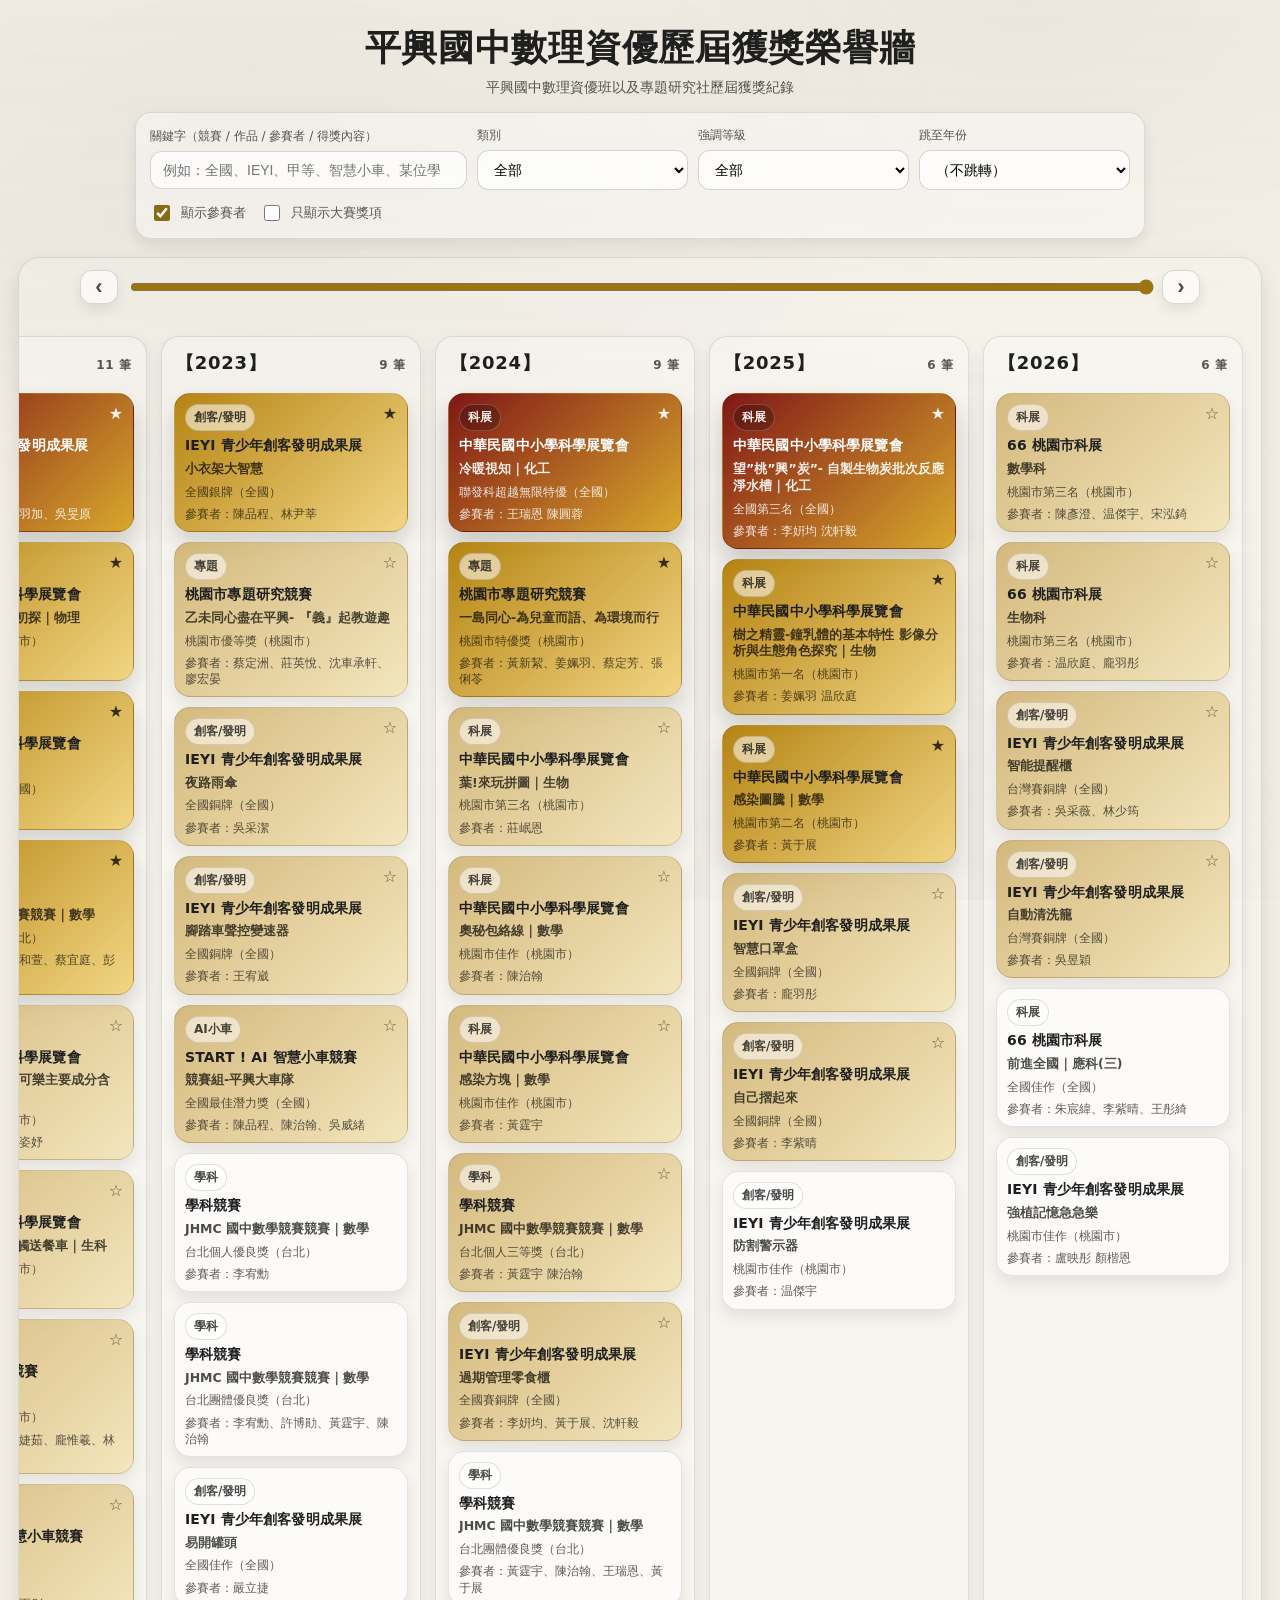
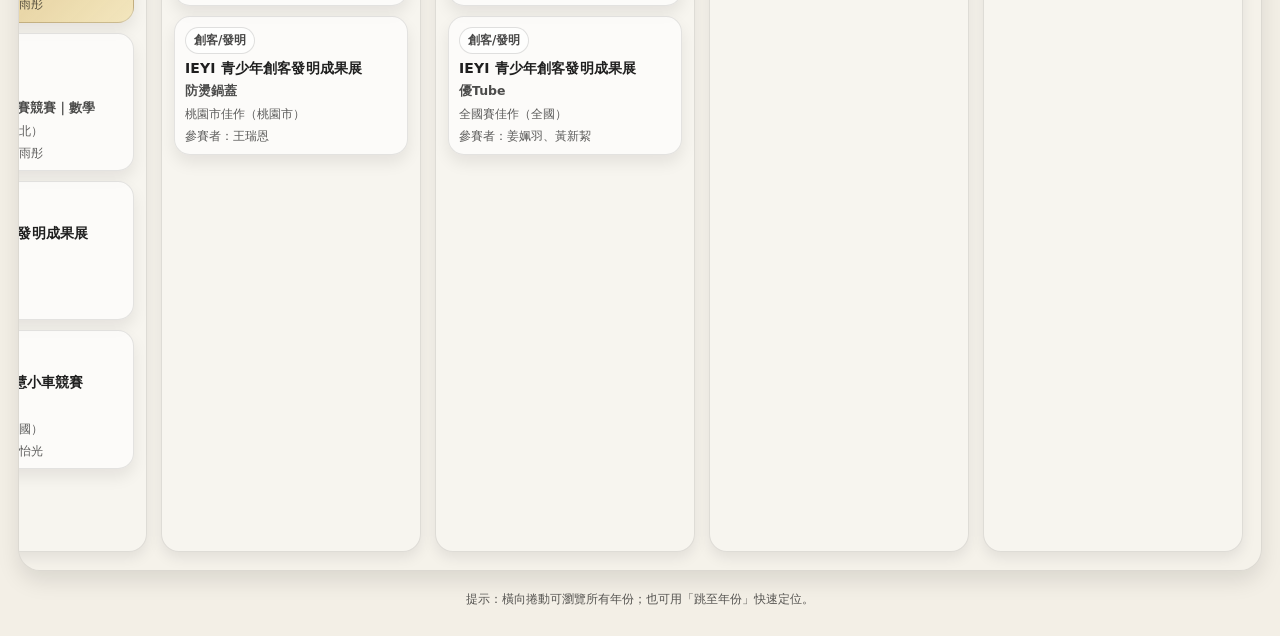
==== commit c667eefd: "Update 2026 science fair award results" ====
--- a/index.html
+++ b/index.html
@@ -1,4 +1,4 @@
-﻿<!doctype html>
+<!doctype html>
 <html lang="zh-Hant">
 <head>
   <meta charset="utf-8" />
@@ -126,23 +126,13 @@
   </div>
 
 <script>
-  const AWARD_TEMPLATES = Object.freeze({
-    ieyi: { group: "發明展/創客", tag: "創客/發明", competition: "IEYI 青少年創客發明成果展", field: "" },
-    aiCar: { group: "智慧小車", tag: "AI小車", competition: "START ! AI 智慧小車競賽", field: "" },
-    scienceFair: { group: "科展", tag: "科展", competition: "中華民國中小學科學展覽會" },
-    projectResearch: { group: "專題研究", tag: "專題", competition: "桃園市專題研究競賽", field: "" },
-    academic: { group: "學科/其他競賽", tag: "學科", competition: "學科競賽" }
-  });
-  // 新增時使用 makeAward(AWARD_TEMPLATES.類別, {...})；tier：super=最高、major=重要、mid=中度、normal=一般。
-  const makeAward = (template, details) => ({ ...template, ...details, award_text: details.award_text || `${details.level || ""}${details.prize || ""}` });
-  const AWARDS = [{"year":2016,"group":"發明展/創客","tag":"創客/發明","competition":"IEYI 青少年創客發明成果展","field":"","project":"多功能折疊梳","participants":"李安蕎、邱曉慧","award_text":"桃園市甲等","level":"桃園市","prize":"甲等","tier":"normal"},{"year":2016,"group":"發明展/創客","tag":"創客/發明","competition":"IEYI 青少年創客發明成果展","field":"","project":"空氣清淨安全帽","participants":"湯奉璋、彭太相","award_text":"桃園市佳作","level":"桃園市","prize":"佳作","tier":"normal"},{"year":2016,"group":"發明展/創客","tag":"創客/發明","competition":"IEYI 青少年創客發明成果展","field":"","project":"行李摩擦器","participants":"李安蕎、邱曉慧","award_text":"桃園市甲等","level":"桃園市","prize":"甲等","tier":"normal"},{"year":2016,"group":"發明展/創客","tag":"創客/發明","competition":"IEYI 青少年創客發明成果展","field":"","project":"防濺牛排盤","participants":"張藝馨","award_text":"台灣賽銅牌","level":"IEYI","prize":"銅牌","tier":"mid"},{"year":2016,"group":"發明展/創客","tag":"創客/發明","competition":"IEYI 青少年創客發明成果展","field":"","project":"防遺失之廁所掛勾","participants":"廖恩莆、王荻羲、陳華嚴","award_text":"台灣賽銀牌","level":"IEYI","prize":"銀牌","tier":"major"},{"year":2020,"group":"發明展/創客","tag":"創客/發明","competition":"IEYI 青少年創客發明成果展","field":"","project":"多功能飲料提袋","participants":"李怡蓁、胡惠晴、黃政鴻","award_text":"台灣賽佳作","level":"IEYI","prize":"佳作","tier":"normal"},{"year":2020,"group":"發明展/創客","tag":"創客/發明","competition":"IEYI 青少年創客發明成果展","field":"","project":"臨時保溫袋","participants":"李冠霖、張宇杰","award_text":"桃園市佳作","level":"桃園市","prize":"佳作","tier":"normal"},{"year":2022,"group":"發明展/創客","tag":"創客/發明","competition":"IEYI 青少年創客發明成果展","field":"","project":"塵服於我","participants":"倪沁政、唐羽加、吳旻原","award_text":"世界賽銀牌","level":"世界","prize":"銀牌","tier":"super"},{"year":2022,"group":"發明展/創客","tag":"創客/發明","competition":"IEYI 青少年創客發明成果展","field":"","project":"多功能震動提醒器","participants":"蔡雨彤","award_text":"台灣賽佳作","level":"全國","prize":"佳作","tier":"normal"},{"year":2023,"group":"發明展/創客","tag":"創客/發明","competition":"IEYI 青少年創客發明成果展","field":"","project":"夜路雨傘","participants":"吳采潔","award_text":"台灣賽銅牌","level":"全國","prize":"銅牌","tier":"mid"},{"year":2023,"group":"發明展/創客","tag":"創客/發明","competition":"IEYI 青少年創客發明成果展","field":"","project":"小衣架大智慧","participants":"陳品程、林尹莘","award_text":"台灣賽銀牌","level":"全國","prize":"銀牌","tier":"major"},{"year":2023,"group":"發明展/創客","tag":"創客/發明","competition":"IEYI 青少年創客發明成果展","field":"","project":"易開罐頭","participants":"嚴立捷","award_text":"台灣賽佳作","level":"全國","prize":"佳作","tier":"normal"},{"year":2023,"group":"發明展/創客","tag":"創客/發明","competition":"IEYI 青少年創客發明成果展","field":"","project":"腳踏車聲控變速器","participants":"王宥崴","award_text":"台灣賽銅牌","level":"全國","prize":"銅牌","tier":"mid"},{"year":2023,"group":"發明展/創客","tag":"創客/發明","competition":"IEYI 青少年創客發明成果展","field":"","project":"防燙鍋蓋","participants":"王瑞恩","award_text":"桃園市佳作","level":"桃園市","prize":"佳作","tier":"normal"},{"year":2024,"group":"發明展/創客","tag":"創客/發明","competition":"IEYI 青少年創客發明成果展","field":"","project":"優Tube","participants":"姜姵羽、黃新絜","award_text":"台灣賽佳作","level":"全國","prize":"佳作","tier":"normal"},{"year":2024,"group":"發明展/創客","tag":"創客/發明","competition":"IEYI 青少年創客發明成果展","field":"","project":"過期管理零食櫃","participants":"李姸均、黃于展、沈軒毅","award_text":"台灣賽銅牌","level":"全國","prize":"銅牌","tier":"mid"},{"year":2025,"group":"發明展/創客","tag":"創客/發明","competition":"IEYI 青少年創客發明成果展","field":"","project":"智慧口罩盒","participants":"龐羽彤","award_text":"台灣賽銅牌","level":"全國","prize":"銅牌","tier":"mid"},{"year":2025,"group":"發明展/創客","tag":"創客/發明","competition":"IEYI 青少年創客發明成果展","field":"","project":"自己摺起來","participants":"李紫晴","award_text":"台灣賽銅牌","level":"全國","prize":"銅牌","tier":"mid"},{"year":2025,"group":"發明展/創客","tag":"創客/發明","competition":"IEYI 青少年創客發明成果展","field":"","project":"防割警示器","participants":"温傑宇","award_text":"桃園市佳作","level":"桃園市","prize":"佳作","tier":"normal"},{"year":2026,"group":"發明展/創客","tag":"創客/發明","competition":"IEYI 青少年創客發明成果展","field":"","project":"強植記憶急急樂","participants":"盧映彤 顏楷恩","award_text":"桃園市佳作","level":"桃園市","prize":"佳作","tier":"normal"},{"year":2026,"group":"發明展/創客","tag":"創客/發明","competition":"IEYI 青少年創客發明成果展","field":"","project":"智能提醒櫃","participants":"吳采薇、林少筠","award_text":"台灣賽銅牌","level":"全國","prize":"銅牌","tier":"mid"},{"year":2026,"group":"發明展/創客","tag":"創客/發明","competition":"IEYI 青少年創客發明成果展","field":"","project":"自動清洗籠","participants":"吳昱穎","award_text":"台灣賽銅牌","level":"全國","prize":"銅牌","tier":"mid"},{"year":2022,"group":"智慧小車","tag":"AI小車","competition":"START ! AI 智慧小車競賽","field":"","project":"救急剎車裝置","participants":"彭翔禹、陳怡光","award_text":"全國最佳技術獎","level":"全國","prize":"最佳技術獎","tier":"normal"},{"year":2022,"group":"智慧小車","tag":"AI小車","competition":"START ! AI 智慧小車競賽","field":"","project":"智慧門","participants":"林和萱、蔡雨彤","award_text":"全國佳作","level":"全國","prize":"佳作","tier":"mid"},{"year":2023,"group":"智慧小車","tag":"AI小車","competition":"START ! AI 智慧小車競賽","field":"","project":"競賽組-平興大車隊","participants":"陳品程、陳治翰、吳威緒","award_text":"全國最佳潛力獎","level":"全國","prize":"最佳潛力獎","tier":"mid"},{"year":2017,"group":"科展","tag":"科展","competition":"中華民國中小學科學展覽會","field":"化學","project":"『白糖變黑蛇』三部曲-蛇砲的原理大解密","participants":"顏子胤、曾祥峻、張仁德","award_text":"桃園市第二名","level":"桃園市","prize":"第二名","tier":"major"},{"year":2017,"group":"科展","tag":"科展","competition":"中華民國中小學科學展覽會","field":"應用","project":"粉來油去~澱粉對油脂吸收能力的探討","participants":"李安蕎","award_text":"桃園市第二名","level":"桃園市","prize":"第二名","tier":"major"},{"year":2017,"group":"科展","tag":"科展","competition":"中華民國中小學科學展覽會","field":"數學","project":"87士兵團團轉","participants":"王荻羲、彭太相","award_text":"桃園市第二名","level":"桃園市","prize":"第二名","tier":"major"},{"year":2017,"group":"科展","tag":"科展","competition":"中華民國中小學科學展覽會","field":"數學","project":"§雙三角‧終結者§","participants":"邱曉慧、陳嘉妘","award_text":"全國最佳教材獎","level":"全國","prize":"最佳教材獎","tier":"major"},{"year":2017,"group":"科展","tag":"科展","competition":"中華民國中小學科學展覽會","field":"物理","project":"聲聲不息~閉管內的駐波探討","participants":"廖恩莆","award_text":"桃園市第二名","level":"桃園市","prize":"第二名","tier":"major"},{"year":2018,"group":"科展","tag":"科展","competition":"中華民國中小學科學展覽會","field":"化學","project":"酸鹽酸語-探討酸遇碳酸鹽類反應速率的關係","participants":"胡耕歷","award_text":"桃園市第三名","level":"桃園市","prize":"第三名","tier":"mid"},{"year":2018,"group":"科展","tag":"科展","competition":"中華民國中小學科學展覽會","field":"應用","project":"波光流轉-Ooho的光學性質探討","participants":"李名安","award_text":"桃園市第二名","level":"桃園市","prize":"第二名","tier":"major"},{"year":2018,"group":"科展","tag":"科展","competition":"中華民國中小學科學展覽會","field":"數學","project":"§海盜的大難題","participants":"陳珮萱","award_text":"桃園市佳作","level":"桃園市","prize":"佳作","tier":"normal"},{"year":2018,"group":"科展","tag":"科展","competition":"中華民國中小學科學展覽會","field":"物理","project":"Velocity V.S Sticky—探討速度和黏滯性的關係","participants":"謝御軒","award_text":"全國探究精神獎","level":"全國","prize":"探究精神獎","tier":"major"},{"year":2018,"group":"科展","tag":"科展","competition":"中華民國中小學科學展覽會","field":"物理","project":"暢行無阻?-探討牛頓流體的阻力關係","participants":"朱軒緯","award_text":"桃園市第二名","level":"桃園市","prize":"第二名","tier":"major"},{"year":2018,"group":"科展","tag":"科展","competition":"中華民國中小學科學展覽會","field":"物理","project":"深不可測?~液體折射率探討","participants":"關羽捷、黃鑫","award_text":"桃園市佳作","level":"桃園市","prize":"佳作","tier":"normal"},{"year":2018,"group":"科展","tag":"科展","competition":"中華民國中小學科學展覽會","field":"物理","project":"聲意盎然~閉管駐波聲速的探討","participants":"顏子胤","award_text":"桃園市第二名","level":"桃園市","prize":"第二名","tier":"major"},{"year":2018,"group":"科展","tag":"科展","competition":"中華民國中小學科學展覽會","field":"生物","project":"介殼蟲的生活史與植物間的依互關係","participants":"葉承宗","award_text":"平鎮區第三名","level":"","prize":"平鎮區第三名","tier":"normal"},{"year":2019,"group":"科展","tag":"科展","competition":"中華民國中小學科學展覽會","field":"化學","project":"奇晶再現~探討天氣瓶的結晶速率","participants":"邱世億","award_text":"平鎮區第三名","level":"","prize":"平鎮區第三名","tier":"normal"},{"year":2019,"group":"科展","tag":"科展","competition":"中華民國中小學科學展覽會","field":"應用","project":"碗盤亮晶晶-探究不同植物精油在清潔劑中的妙用","participants":"朱家君","award_text":"平鎮區第一名","level":"","prize":"平鎮區第一名","tier":"normal"},{"year":2019,"group":"科展","tag":"科展","competition":"中華民國中小學科學展覽會","field":"數學","project":"這就視秘密","participants":"王承皓、林宸安","award_text":"桃園市第二名","level":"桃園市","prize":"第二名","tier":"major"},{"year":2019,"group":"科展","tag":"科展","competition":"中華民國中小學科學展覽會","field":"物理","project":"想黏牽掛~探討不同液體的黏滯性關係","participants":"黃鑫","award_text":"桃園市第二名","level":"桃園市","prize":"第二名","tier":"major"},{"year":2019,"group":"科展","tag":"科展","competition":"中華民國中小學科學展覽會","field":"物理","project":"有繩有水?~探討繩子的出水量關係","participants":"黃奕達、宋樂","award_text":"桃園市第三名","level":"桃園市","prize":"第三名","tier":"mid"},{"year":2019,"group":"科展","tag":"科展","competition":"中華民國中小學科學展覽會","field":"生物","project":"強『熊』vs.PM2.5-細懸浮微粒汙染物對苔蘚生物相的影響","participants":"林裕翔、林盟富","award_text":"桃園市第二名","level":"桃園市","prize":"第二名","tier":"major"},{"year":2020,"group":"科展","tag":"科展","competition":"中華民國中小學科學展覽會","field":"數學","project":"必勝雙三角","participants":"李玟卉、劉宥慧","award_text":"桃園市佳作","level":"桃園市","prize":"佳作","tier":"normal"},{"year":2020,"group":"科展","tag":"科展","competition":"中華民國中小學科學展覽會","field":"物理","project":"光芒四射-探討光遇到塑膠膜其光學性質關係","participants":"黃柏予、李怡蓁、胡惠晴","award_text":"桃園市第一名","level":"桃園市","prize":"第一名","tier":"major"},{"year":2020,"group":"科展","tag":"科展","competition":"中華民國中小學科學展覽會","field":"物理","project":"完美迫降-探討藍寶石玻璃的光學與抗摔性質","participants":"王立騰","award_text":"桃園市第三名","level":"桃園市","prize":"第三名","tier":"mid"},{"year":2020,"group":"科展","tag":"科展","competition":"中華民國中小學科學展覽會","field":"物理","project":"滴水穿沙-沙子在液體中的阻力與運動關係","participants":"陳聖全、蔡承瀚","award_text":"平鎮區第三名","level":"","prize":"平鎮區第三名","tier":"normal"},{"year":2020,"group":"科展","tag":"科展","competition":"中華民國中小學科學展覽會","field":"生物","project":"「精」神奕?抑?-左手香精油對小白菜種子萌發及幼苗發育的影響研究","participants":"李永瀚、朱家君","award_text":"桃園市第二名","level":"桃園市","prize":"第二名","tier":"major"},{"year":2020,"group":"科展","tag":"科展","competition":"中華民國中小學科學展覽會","field":"生科","project":"線與面的境界變化-用函數畫3D","participants":"蕭鼎軒","award_text":"桃園市第三名","level":"桃園市","prize":"第三名","tier":"mid"},{"year":2021,"group":"科展","tag":"科展","competition":"中華民國中小學科學展覽會","field":"生物","project":"時來『蘊』轉","participants":"蔡宜庭、王巧伶","award_text":"桃園市第二名","level":"桃園市","prize":"第二名","tier":"major"},{"year":2022,"group":"科展","tag":"科展","competition":"中華民國中小學科學展覽會","field":"化學","project":"喝可樂就快樂\n探究可樂主要成分含量之研究","participants":"彭鼎硯、劉姿妤","award_text":"桃園市第三名","level":"桃園市","prize":"第三名","tier":"mid"},{"year":2022,"group":"科展","tag":"科展","competition":"中華民國中小學科學展覽會","field":"物理","project":"細胞質流的物理學初探","participants":"許博勛","award_text":"桃園市第一名","level":"桃園市","prize":"第一名","tier":"major"},{"year":2022,"group":"科展","tag":"科展","competition":"中華民國中小學科學展覽會","field":"生物","project":"蘊轉手之鍊","participants":"蔡宜庭","award_text":"全國探究精神獎","level":"全國","prize":"探究精神獎","tier":"major"},{"year":2022,"group":"科展","tag":"科展","competition":"中華民國中小學科學展覽會","field":"生科","project":"餐廳裡的IOT-無接觸送餐車","participants":"林和萱","award_text":"桃園市第三名","level":"桃園市","prize":"第三名","tier":"mid"},{"year":2024,"group":"科展","tag":"科展","competition":"中華民國中小學科學展覽會","field":"化工","project":"冷暖視知","participants":"王瑞恩 陳圓蓉","award_text":"聯發科超越無限特優","level":"全國","prize":"聯發科超越無限特優","tier":"super"},{"year":2024,"group":"科展","tag":"科展","competition":"中華民國中小學科學展覽會","field":"生物","project":"葉!來玩拼圖","participants":"莊岷恩","award_text":"桃園市第三名","level":"桃園市","prize":"第三名","tier":"mid"},{"year":2024,"group":"科展","tag":"科展","competition":"中華民國中小學科學展覽會","field":"數學","project":"奧秘包絡線","participants":"陳治翰","award_text":"桃園市佳作","level":"桃園市","prize":"佳作","tier":"mid"},{"year":2024,"group":"科展","tag":"科展","competition":"中華民國中小學科學展覽會","field":"數學","project":"感染方塊","participants":"黃霆宇","award_text":"桃園市佳作","level":"桃園市","prize":"佳作","tier":"mid"},{"year":2025,"group":"科展","tag":"科展","competition":"中華民國中小學科學展覽會","field":"化工","project":"望”桃”興”炭”-\n自製生物炭批次反應淨水槽","participants":"李姸均 沈軒毅","award_text":"全國第三名","level":"全國","prize":"第三名","tier":"super"},{"year":2025,"group":"科展","tag":"科展","competition":"中華民國中小學科學展覽會","field":"生物","project":"樹之精靈-鐘乳體的基本特性\n影像分析與生態角色探究","participants":"姜姵羽 温欣庭","award_text":"桃園市第一名","level":"桃園市","prize":"第一名","tier":"major"},{"year":2025,"group":"科展","tag":"科展","competition":"中華民國中小學科學展覽會","field":"數學","project":"感染圖騰","participants":"黃于展","award_text":"桃園市第二名","level":"桃園市","prize":"第二名","tier":"major"},{"year":2026,"group":"科展","tag":"科展","competition":"66 桃園市科展","field":"應科(三)","project":"前進全國","participants":"朱宸緯、李紫晴、王彤綺","award_text":"桃園市第一名","level":"桃園市","prize":"第一名","tier":"major"},{"year":2026,"group":"科展","tag":"科展","competition":"66 桃園市科展","field":"數學科","project":"","participants":"陳彥澄、温傑宇、宋泓錡","award_text":"桃園市第三名","level":"桃園市","prize":"第三名","tier":"mid"},{"year":2026,"group":"科展","tag":"科展","competition":"66 桃園市科展","field":"生物科","project":"","participants":"温欣庭、龐羽彤","award_text":"桃園市第三名","level":"桃園市","prize":"第三名","tier":"mid"},{"year":2022,"group":"專題研究","tag":"專題","competition":"桃園市專題研究競賽","field":"","project":"媒體『食』讀","participants":"蔡宜庭、彭婕茹、龐惟羲、林尹莘","award_text":"桃園市優等獎","level":"桃園市","prize":"優等獎","tier":"mid"},{"year":2023,"group":"專題研究","tag":"專題","competition":"桃園市專題研究競賽","field":"","project":"乙未同心盡在平興- 『義』起教遊趣","participants":"蔡定洲、莊英悅、沈車承軒、廖宏晏","award_text":"桃園市優等獎","level":"桃園市","prize":"優等獎","tier":"mid"},{"year":2024,"group":"專題研究","tag":"專題","competition":"桃園市專題研究競賽","field":"","project":"一島同心-為兒童而語、為環境而行","participants":"黃新絜、姜姵羽、蔡定芳、張俐苓","award_text":"桃園市特優獎","level":"桃園市","prize":"特優獎","tier":"major"},{"year":2017,"group":"學科/其他競賽","tag":"學科","competition":"學科競賽","field":"自然","project":"國中自然科學奧林匹亞競賽","participants":"張藝馨、廖恩莆、王荻羲","award_text":"桃園市佳作","level":"桃園市","prize":"佳作","tier":"normal"},{"year":2017,"group":"學科/其他競賽","tag":"學科","competition":"學科競賽","field":"數學","project":"JHMC 國中數學競賽競賽","participants":"廖恩莆、李安蕎、王荻羲、張藝馨","award_text":"台北團體優良獎","level":"台北","prize":"團體優良獎","tier":"normal"},{"year":2017,"group":"學科/其他競賽","tag":"學科","competition":"學科競賽","field":"自然","project":"國中自然科學奧林匹亞競賽","participants":"李安蕎","award_text":"桃園市銅牌","level":"桃園市","prize":"銅牌","tier":"mid"},{"year":2018,"group":"學科/其他競賽","tag":"學科","competition":"學科競賽","field":"數學","project":"JHMC 國中數學競賽競賽","participants":"陳珮萱","award_text":"台北個人優良獎","level":"台北","prize":"個人優良獎","tier":"normal"},{"year":2018,"group":"學科/其他競賽","tag":"學科","competition":"學科競賽","field":"數學","project":"JHMC 國中數學競賽競賽","participants":"葉承宗、顏子胤、陳珮萱、王承皓","award_text":"台北團體優良獎","level":"台北","prize":"團體優良獎","tier":"normal"},{"year":2019,"group":"學科/其他競賽","tag":"學科","competition":"學科競賽","field":"數學","project":"JHMC 國中數學競賽競賽","participants":"王承皓","award_text":"台北個人二等獎","level":"台北","prize":"個人二等獎","tier":"major"},{"year":2019,"group":"學科/其他競賽","tag":"學科","competition":"學科競賽","field":"數學","project":"JHMC 國中數學競賽競賽","participants":"關羽捷","award_text":"台北個人三等獎","level":"台北","prize":"個人三等獎","tier":"mid"},{"year":2019,"group":"學科/其他競賽","tag":"學科","competition":"學科競賽","field":"數學","project":"JHMC 國中數學競賽競賽","participants":"王承皓、林宸安、邱世億、關羽捷","award_text":"台北團體優良獎","level":"台北","prize":"團體優良獎","tier":"normal"},{"year":2019,"group":"學科/其他競賽","tag":"學科","competition":"學科競賽","field":"數學","project":"桃園市生活科技創意競賽","participants":"王承皓、邱世億、宋樂","award_text":"最佳精品獎","level":"","prize":"最佳精品獎","tier":"normal"},{"year":2020,"group":"學科/其他競賽","tag":"學科","competition":"學科競賽","field":"數學","project":"JHMC 國中數學競賽競賽","participants":"黃柏予","award_text":"台北個人一等獎","level":"台北","prize":"個人一等獎","tier":"super"},{"year":2020,"group":"學科/其他競賽","tag":"學科","competition":"學科競賽","field":"數學","project":"JHMC 國中數學競賽競賽","participants":"李永瀚、盧廷暉、李玟卉、黃柏予","award_text":"台北團體優良獎","level":"台北","prize":"團體優良獎","tier":"normal"},{"year":2020,"group":"學科/其他競賽","tag":"學科","competition":"學科競賽","field":"生科","project":"桃園市生活科技創意競賽","participants":"彭翔禹、蔡雨彤、彭鼎硯","award_text":"最佳創意獎","level":"","prize":"最佳創意獎","tier":"normal"},{"year":2021,"group":"學科/其他競賽","tag":"學科","competition":"學科競賽","field":"數學","project":"JHMC 國中數學競賽競賽","participants":"陳孝傑","award_text":"台北個人優良獎","level":"台北","prize":"個人優良獎","tier":"normal"},{"year":2021,"group":"學科/其他競賽","tag":"學科","competition":"學科競賽","field":"數學","project":"JHMC 國中數學競賽競賽","participants":"陳孝傑、郭家芸、張宇杰、蔡雨彤","award_text":"台北團體優良獎","level":"台北","prize":"團體優良獎","tier":"normal"},{"year":2022,"group":"學科/其他競賽","tag":"學科","competition":"學科競賽","field":"數學","project":"JHMC 國中數學競賽競賽","participants":"林和萱、蔡雨彤","award_text":"台北個人優良獎","level":"台北","prize":"個人優良獎","tier":"normal"},{"year":2022,"group":"學科/其他競賽","tag":"學科","competition":"學科競賽","field":"數學","project":"JHMC 國中數學競賽競賽","participants":"蔡雨彤、林和萱、蔡宜庭、彭翔禹","award_text":"台北團體三等獎","level":"台北","prize":"團體三等獎","tier":"major"},{"year":2023,"group":"學科/其他競賽","tag":"學科","competition":"學科競賽","field":"數學","project":"JHMC 國中數學競賽競賽","participants":"李宥勳","award_text":"台北個人優良獎","level":"台北","prize":"個人優良獎","tier":"normal"},{"year":2023,"group":"學科/其他競賽","tag":"學科","competition":"學科競賽","field":"數學","project":"JHMC 國中數學競賽競賽","participants":"李宥勳、許博勛、黃霆宇、陳治翰","award_text":"台北團體優良獎","level":"台北","prize":"團體優良獎","tier":"normal"},{"year":2024,"group":"學科/其他競賽","tag":"學科","competition":"學科競賽","field":"數學","project":"JHMC 國中數學競賽競賽","participants":"黃霆宇 陳治翰","award_text":"台北個人三等獎","level":"台北","prize":"個人三等獎","tier":"mid"},{"year":2024,"group":"學科/其他競賽","tag":"學科","competition":"學科競賽","field":"數學","project":"JHMC 國中數學競賽競賽","participants":"黃霆宇、陳治翰、王瑞恩、黃于展","award_text":"台北團體優良獎","level":"台北","prize":"團體優良獎","tier":"normal"}];
-  const science2026 = AWARDS.filter(a => a.year === 2026 && a.tag === "科展");
-  science2026[0].project = "贏在氣泡點-⾃製低動⼒微細氣泡管及其應⽤";
-  science2026[1].project = "「剩」者為王,後會有「棋」-⿊⽩禁⼿棋研究";
-  science2026[2].project = "咖啡因對於⽔蚤⼼率與活動⼒的影響";
-  AWARDS.push(makeAward(AWARD_TEMPLATES.scienceFair, { year: 2026, field: "應科(三)", project: science2026[0].project, participants: science2026[0].participants, award_text: "全國科展佳作", level: "全國", prize: "佳作", tier: "super" }));
-  AWARDS.push(makeAward(AWARD_TEMPLATES.projectResearch, { year: 2026, project: "綠生活攻略-源頭雙減新實踐", participants: "張俐苓、蔡定芳、周紹齊、周軒慈", level: "桃園市", prize: "特優獎", tier: "major" }));
-  console.assert(AWARDS.every(a => Object.values(AWARD_TEMPLATES).some(template => template.tag === a.tag)), "發現未登記的獎項分類標籤");
+  const AWARDS = [{"year":2016,"group":"發明展/創客","tag":"創客/發明","competition":"IEYI 青少年創客發明成果展","field":"","project":"多功能折疊梳","participants":"李安蕎、邱曉慧","award_text":"桃園市甲等","level":"桃園市","prize":"甲等","tier":"normal"},{"year":2016,"group":"發明展/創客","tag":"創客/發明","competition":"IEYI 青少年創客發明成果展","field":"","project":"空氣清淨安全帽","participants":"湯奉璋、彭太相","award_text":"桃園市佳作","level":"桃園市","prize":"佳作","tier":"normal"},{"year":2016,"group":"發明展/創客","tag":"創客/發明","competition":"IEYI 青少年創客發明成果展","field":"","project":"行李摩擦器","participants":"李安蕎、邱曉慧","award_text":"桃園市甲等","level":"桃園市","prize":"甲等","tier":"normal"},{"year":2016,"group":"發明展/創客","tag":"創客/發明","competition":"IEYI 青少年創客發明成果展","field":"","project":"防濺牛排盤","participants":"張藝馨","award_text":"IEYI銅牌","level":"IEYI","prize":"銅牌","tier":"mid"},{"year":2016,"group":"發明展/創客","tag":"創客/發明","competition":"IEYI 青少年創客發明成果展","field":"","project":"防遺失之廁所掛勾","participants":"廖恩莆、王荻羲、陳華嚴","award_text":"IEYI銀牌","level":"IEYI","prize":"銀牌","tier":"major"},{"year":2020,"group":"發明展/創客","tag":"創客/發明","competition":"IEYI 青少年創客發明成果展","field":"","project":"多功能飲料提袋","participants":"李怡蓁、胡惠晴、黃政鴻","award_text":"IEYI佳作","level":"IEYI","prize":"佳作","tier":"normal"},{"year":2020,"group":"發明展/創客","tag":"創客/發明","competition":"IEYI 青少年創客發明成果展","field":"","project":"臨時保溫袋","participants":"李冠霖、張宇杰","award_text":"桃園市佳作","level":"桃園市","prize":"佳作","tier":"normal"},{"year":2022,"group":"發明展/創客","tag":"創客/發明","competition":"IEYI 青少年創客發明成果展","field":"","project":"塵服於我","participants":"倪沁政、唐羽加、吳旻原","award_text":"世界銀牌","level":"世界","prize":"銀牌","tier":"super"},{"year":2022,"group":"發明展/創客","tag":"創客/發明","competition":"IEYI 青少年創客發明成果展","field":"","project":"多功能震動提醒器","participants":"蔡雨彤","award_text":"全國佳作","level":"全國","prize":"佳作","tier":"normal"},{"year":2023,"group":"發明展/創客","tag":"創客/發明","competition":"IEYI 青少年創客發明成果展","field":"","project":"夜路雨傘","participants":"吳采潔","award_text":"全國銅牌","level":"全國","prize":"銅牌","tier":"mid"},{"year":2023,"group":"發明展/創客","tag":"創客/發明","competition":"IEYI 青少年創客發明成果展","field":"","project":"小衣架大智慧","participants":"陳品程、林尹莘","award_text":"全國銀牌","level":"全國","prize":"銀牌","tier":"major"},{"year":2023,"group":"發明展/創客","tag":"創客/發明","competition":"IEYI 青少年創客發明成果展","field":"","project":"易開罐頭","participants":"嚴立捷","award_text":"全國佳作","level":"全國","prize":"佳作","tier":"normal"},{"year":2023,"group":"發明展/創客","tag":"創客/發明","competition":"IEYI 青少年創客發明成果展","field":"","project":"腳踏車聲控變速器","participants":"王宥崴","award_text":"全國銅牌","level":"全國","prize":"銅牌","tier":"mid"},{"year":2023,"group":"發明展/創客","tag":"創客/發明","competition":"IEYI 青少年創客發明成果展","field":"","project":"防燙鍋蓋","participants":"王瑞恩","award_text":"桃園市佳作","level":"桃園市","prize":"佳作","tier":"normal"},{"year":2024,"group":"發明展/創客","tag":"創客/發明","competition":"IEYI 青少年創客發明成果展","field":"","project":"優Tube","participants":"姜姵羽、黃新絜","award_text":"全國賽佳作","level":"全國","prize":"佳作","tier":"normal"},{"year":2024,"group":"發明展/創客","tag":"創客/發明","competition":"IEYI 青少年創客發明成果展","field":"","project":"過期管理零食櫃","participants":"李姸均、黃于展、沈軒毅","award_text":"全國賽銅牌","level":"全國","prize":"銅牌","tier":"mid"},{"year":2025,"group":"發明展/創客","tag":"創客/發明","competition":"IEYI 青少年創客發明成果展","field":"","project":"智慧口罩盒","participants":"龐羽彤","award_text":"全國銅牌","level":"全國","prize":"銅牌","tier":"mid"},{"year":2025,"group":"發明展/創客","tag":"創客/發明","competition":"IEYI 青少年創客發明成果展","field":"","project":"自己摺起來","participants":"李紫晴","award_text":"全國銅牌","level":"全國","prize":"銅牌","tier":"mid"},{"year":2025,"group":"發明展/創客","tag":"創客/發明","competition":"IEYI 青少年創客發明成果展","field":"","project":"防割警示器","participants":"温傑宇","award_text":"桃園市佳作","level":"桃園市","prize":"佳作","tier":"normal"},{"year":2026,"group":"發明展/創客","tag":"創客/發明","competition":"IEYI 青少年創客發明成果展","field":"","project":"強植記憶急急樂","participants":"盧映彤 顏楷恩","award_text":"桃園市佳作","level":"桃園市","prize":"佳作","tier":"normal"},{"year":2026,"group":"發明展/創客","tag":"創客/發明","competition":"IEYI 青少年創客發明成果展","field":"","project":"智能提醒櫃","participants":"吳采薇、林少筠","award_text":"台灣賽銅牌","level":"全國","prize":"銅牌","tier":"mid"},{"year":2026,"group":"發明展/創客","tag":"創客/發明","competition":"IEYI 青少年創客發明成果展","field":"","project":"自動清洗籠","participants":"吳昱穎","award_text":"台灣賽銅牌","level":"全國","prize":"銅牌","tier":"mid"},{"year":2022,"group":"智慧小車","tag":"AI小車","competition":"START ! AI 智慧小車競賽","field":"","project":"救急剎車裝置","participants":"彭翔禹、陳怡光","award_text":"全國最佳技術獎","level":"全國","prize":"最佳技術獎","tier":"normal"},{"year":2022,"group":"智慧小車","tag":"AI小車","competition":"START ! AI 智慧小車競賽","field":"","project":"智慧門","participants":"林和萱、蔡雨彤","award_text":"全國佳作","level":"全國","prize":"佳作","tier":"mid"},{"year":2023,"group":"智慧小車","tag":"AI小車","competition":"START ! AI 智慧小車競賽","field":"","project":"競賽組-平興大車隊","participants":"陳品程、陳治翰、吳威緒","award_text":"全國最佳潛力獎","level":"全國","prize":"最佳潛力獎","tier":"mid"},{"year":2017,"group":"科展","tag":"科展","competition":"中華民國中小學科學展覽會","field":"化學","project":"『白糖變黑蛇』三部曲-蛇砲的原理大解密","participants":"顏子胤、曾祥峻、張仁德","award_text":"桃園市第二名","level":"桃園市","prize":"第二名","tier":"major"},{"year":2017,"group":"科展","tag":"科展","competition":"中華民國中小學科學展覽會","field":"應用","project":"粉來油去~澱粉對油脂吸收能力的探討","participants":"李安蕎","award_text":"桃園市第二名","level":"桃園市","prize":"第二名","tier":"major"},{"year":2017,"group":"科展","tag":"科展","competition":"中華民國中小學科學展覽會","field":"數學","project":"87士兵團團轉","participants":"王荻羲、彭太相","award_text":"桃園市第二名","level":"桃園市","prize":"第二名","tier":"major"},{"year":2017,"group":"科展","tag":"科展","competition":"中華民國中小學科學展覽會","field":"數學","project":"§雙三角‧終結者§","participants":"邱曉慧、陳嘉妘","award_text":"全國最佳教材獎","level":"全國","prize":"最佳教材獎","tier":"major"},{"year":2017,"group":"科展","tag":"科展","competition":"中華民國中小學科學展覽會","field":"物理","project":"聲聲不息~閉管內的駐波探討","participants":"廖恩莆","award_text":"桃園市第二名","level":"桃園市","prize":"第二名","tier":"major"},{"year":2018,"group":"科展","tag":"科展","competition":"中華民國中小學科學展覽會","field":"化學","project":"酸鹽酸語-探討酸遇碳酸鹽類反應速率的關係","participants":"胡耕歷","award_text":"桃園市第三名","level":"桃園市","prize":"第三名","tier":"mid"},{"year":2018,"group":"科展","tag":"科展","competition":"中華民國中小學科學展覽會","field":"應用","project":"波光流轉-Ooho的光學性質探討","participants":"李名安","award_text":"桃園市第二名","level":"桃園市","prize":"第二名","tier":"major"},{"year":2018,"group":"科展","tag":"科展","competition":"中華民國中小學科學展覽會","field":"數學","project":"§海盜的大難題","participants":"陳珮萱","award_text":"桃園市佳作","level":"桃園市","prize":"佳作","tier":"normal"},{"year":2018,"group":"科展","tag":"科展","competition":"中華民國中小學科學展覽會","field":"物理","project":"Velocity V.S Sticky—探討速度和黏滯性的關係","participants":"謝御軒","award_text":"全國探究精神獎","level":"全國","prize":"探究精神獎","tier":"major"},{"year":2018,"group":"科展","tag":"科展","competition":"中華民國中小學科學展覽會","field":"物理","project":"暢行無阻?-探討牛頓流體的阻力關係","participants":"朱軒緯","award_text":"桃園市第二名","level":"桃園市","prize":"第二名","tier":"major"},{"year":2018,"group":"科展","tag":"科展","competition":"中華民國中小學科學展覽會","field":"物理","project":"深不可測?~液體折射率探討","participants":"關羽捷、黃鑫","award_text":"桃園市佳作","level":"桃園市","prize":"佳作","tier":"normal"},{"year":2018,"group":"科展","tag":"科展","competition":"中華民國中小學科學展覽會","field":"物理","project":"聲意盎然~閉管駐波聲速的探討","participants":"顏子胤","award_text":"桃園市第二名","level":"桃園市","prize":"第二名","tier":"major"},{"year":2018,"group":"科展","tag":"科展","competition":"中華民國中小學科學展覽會","field":"生物","project":"介殼蟲的生活史與植物間的依互關係","participants":"葉承宗","award_text":"平鎮區第三名","level":"","prize":"平鎮區第三名","tier":"normal"},{"year":2019,"group":"科展","tag":"科展","competition":"中華民國中小學科學展覽會","field":"化學","project":"奇晶再現~探討天氣瓶的結晶速率","participants":"邱世億","award_text":"平鎮區第三名","level":"","prize":"平鎮區第三名","tier":"normal"},{"year":2019,"group":"科展","tag":"科展","competition":"中華民國中小學科學展覽會","field":"應用","project":"碗盤亮晶晶-探究不同植物精油在清潔劑中的妙用","participants":"朱家君","award_text":"平鎮區第一名","level":"","prize":"平鎮區第一名","tier":"normal"},{"year":2019,"group":"科展","tag":"科展","competition":"中華民國中小學科學展覽會","field":"數學","project":"這就視秘密","participants":"王承皓、林宸安","award_text":"桃園市第二名","level":"桃園市","prize":"第二名","tier":"major"},{"year":2019,"group":"科展","tag":"科展","competition":"中華民國中小學科學展覽會","field":"物理","project":"想黏牽掛~探討不同液體的黏滯性關係","participants":"黃鑫","award_text":"桃園市第二名","level":"桃園市","prize":"第二名","tier":"major"},{"year":2019,"group":"科展","tag":"科展","competition":"中華民國中小學科學展覽會","field":"物理","project":"有繩有水?~探討繩子的出水量關係","participants":"黃奕達、宋樂","award_text":"桃園市第三名","level":"桃園市","prize":"第三名","tier":"mid"},{"year":2019,"group":"科展","tag":"科展","competition":"中華民國中小學科學展覽會","field":"生物","project":"強『熊』vs.PM2.5-細懸浮微粒汙染物對苔蘚生物相的影響","participants":"林裕翔、林盟富","award_text":"桃園市第二名","level":"桃園市","prize":"第二名","tier":"major"},{"year":2020,"group":"科展","tag":"科展","competition":"中華民國中小學科學展覽會","field":"數學","project":"必勝雙三角","participants":"李玟卉、劉宥慧","award_text":"桃園市佳作","level":"桃園市","prize":"佳作","tier":"normal"},{"year":2020,"group":"科展","tag":"科展","competition":"中華民國中小學科學展覽會","field":"物理","project":"光芒四射-探討光遇到塑膠膜其光學性質關係","participants":"黃柏予、李怡蓁、胡惠晴","award_text":"桃園市第一名","level":"桃園市","prize":"第一名","tier":"major"},{"year":2020,"group":"科展","tag":"科展","competition":"中華民國中小學科學展覽會","field":"物理","project":"完美迫降-探討藍寶石玻璃的光學與抗摔性質","participants":"王立騰","award_text":"桃園市第三名","level":"桃園市","prize":"第三名","tier":"mid"},{"year":2020,"group":"科展","tag":"科展","competition":"中華民國中小學科學展覽會","field":"物理","project":"滴水穿沙-沙子在液體中的阻力與運動關係","participants":"陳聖全、蔡承瀚","award_text":"平鎮區第三名","level":"","prize":"平鎮區第三名","tier":"normal"},{"year":2020,"group":"科展","tag":"科展","competition":"中華民國中小學科學展覽會","field":"生物","project":"「精」神奕?抑?-左手香精油對小白菜種子萌發及幼苗發育的影響研究","participants":"李永瀚、朱家君","award_text":"桃園市第二名","level":"桃園市","prize":"第二名","tier":"major"},{"year":2020,"group":"科展","tag":"科展","competition":"中華民國中小學科學展覽會","field":"生科","project":"線與面的境界變化-用函數畫3D","participants":"蕭鼎軒","award_text":"桃園市第三名","level":"桃園市","prize":"第三名","tier":"mid"},{"year":2021,"group":"科展","tag":"科展","competition":"中華民國中小學科學展覽會","field":"生物","project":"時來『蘊』轉","participants":"蔡宜庭、王巧伶","award_text":"桃園市第二名","level":"桃園市","prize":"第二名","tier":"major"},{"year":2022,"group":"科展","tag":"科展","competition":"中華民國中小學科學展覽會","field":"化學","project":"喝可樂就快樂\n探究可樂主要成分含量之研究","participants":"彭鼎硯、劉姿妤","award_text":"桃園市第三名","level":"桃園市","prize":"第三名","tier":"mid"},{"year":2022,"group":"科展","tag":"科展","competition":"中華民國中小學科學展覽會","field":"物理","project":"細胞質流的物理學初探","participants":"許博勛","award_text":"桃園市第一名","level":"桃園市","prize":"第一名","tier":"major"},{"year":2022,"group":"科展","tag":"科展","competition":"中華民國中小學科學展覽會","field":"生物","project":"蘊轉手之鍊","participants":"蔡宜庭","award_text":"全國探究精神獎","level":"全國","prize":"探究精神獎","tier":"major"},{"year":2022,"group":"科展","tag":"科展","competition":"中華民國中小學科學展覽會","field":"生科","project":"餐廳裡的IOT-無接觸送餐車","participants":"林和萱","award_text":"桃園市第三名","level":"桃園市","prize":"第三名","tier":"mid"},{"year":2024,"group":"科展","tag":"科展","competition":"中華民國中小學科學展覽會","field":"化工","project":"冷暖視知","participants":"王瑞恩 陳圓蓉","award_text":"聯發科超越無限特優","level":"全國","prize":"聯發科超越無限特優","tier":"super"},{"year":2024,"group":"科展","tag":"科展","competition":"中華民國中小學科學展覽會","field":"生物","project":"葉!來玩拼圖","participants":"莊岷恩","award_text":"桃園市第三名","level":"桃園市","prize":"第三名","tier":"mid"},{"year":2024,"group":"科展","tag":"科展","competition":"中華民國中小學科學展覽會","field":"數學","project":"奧秘包絡線","participants":"陳治翰","award_text":"桃園市佳作","level":"桃園市","prize":"佳作","tier":"mid"},{"year":2024,"group":"科展","tag":"科展","competition":"中華民國中小學科學展覽會","field":"數學","project":"感染方塊","participants":"黃霆宇","award_text":"桃園市佳作","level":"桃園市","prize":"佳作","tier":"mid"},{"year":2025,"group":"科展","tag":"科展","competition":"中華民國中小學科學展覽會","field":"化工","project":"望”桃”興”炭”-\n自製生物炭批次反應淨水槽","participants":"李姸均 沈軒毅","award_text":"全國第三名","level":"全國","prize":"第三名","tier":"super"},{"year":2025,"group":"科展","tag":"科展","competition":"中華民國中小學科學展覽會","field":"生物","project":"樹之精靈-鐘乳體的基本特性\n影像分析與生態角色探究","participants":"姜姵羽 温欣庭","award_text":"桃園市第一名","level":"桃園市","prize":"第一名","tier":"major"},{"year":2025,"group":"科展","tag":"科展","competition":"中華民國中小學科學展覽會","field":"數學","project":"感染圖騰","participants":"黃于展","award_text":"桃園市第二名","level":"桃園市","prize":"第二名","tier":"major"},{"year":2026,"group":"科展","tag":"科展","competition":"66 桃園市科展","field":"應科(三)","project":"前進全國","participants":"朱宸緯、李紫晴、王彤綺","award_text":"桃園市第一名","level":"桃園市","prize":"第一名","tier":"major"},{"year":2026,"group":"科展","tag":"科展","competition":"66 桃園市科展","field":"數學科","project":"","participants":"陳彥澄、温傑宇、宋泓錡","award_text":"桃園市第三名","level":"桃園市","prize":"第三名","tier":"mid"},{"year":2026,"group":"科展","tag":"科展","competition":"66 桃園市科展","field":"生物科","project":"","participants":"温欣庭、龐羽彤","award_text":"桃園市第三名","level":"桃園市","prize":"第三名","tier":"mid"},{"year":2022,"group":"專題研究","tag":"專題","competition":"桃園市專題研究競賽","field":"","project":"媒體『食』讀","participants":"蔡宜庭、彭婕茹、龐惟羲、林尹莘","award_text":"桃園市優等獎","level":"桃園市","prize":"優等獎","tier":"mid"},{"year":2023,"group":"專題研究","tag":"專題","competition":"桃園市專題研究競賽","field":"","project":"乙未同心盡在平興- 『義』起教遊趣","participants":"蔡定洲、莊英悅、沈車承軒、廖宏晏","award_text":"桃園市優等獎","level":"桃園市","prize":"優等獎","tier":"mid"},{"year":2024,"group":"專題研究","tag":"專題","competition":"桃園市專題研究競賽","field":"","project":"一島同心-為兒童而語、為環境而行","participants":"黃新絜、姜姵羽、蔡定芳、張俐苓","award_text":"桃園市特優獎","level":"桃園市","prize":"特優獎","tier":"major"},{"year":2017,"group":"學科/其他競賽","tag":"學科","competition":"學科競賽","field":"自然","project":"國中自然科學奧林匹亞競賽","participants":"張藝馨、廖恩莆、王荻羲","award_text":"桃園市佳作","level":"桃園市","prize":"佳作","tier":"normal"},{"year":2017,"group":"學科/其他競賽","tag":"學科","competition":"學科競賽","field":"數學","project":"JHMC 國中數學競賽競賽","participants":"廖恩莆、李安蕎、王荻羲、張藝馨","award_text":"台北團體優良獎","level":"台北","prize":"團體優良獎","tier":"normal"},{"year":2017,"group":"學科/其他競賽","tag":"學科","competition":"學科競賽","field":"自然","project":"國中自然科學奧林匹亞競賽","participants":"李安蕎","award_text":"桃園市銅牌","level":"桃園市","prize":"銅牌","tier":"mid"},{"year":2018,"group":"學科/其他競賽","tag":"學科","competition":"學科競賽","field":"數學","project":"JHMC 國中數學競賽競賽","participants":"陳珮萱","award_text":"台北個人優良獎","level":"台北","prize":"個人優良獎","tier":"normal"},{"year":2018,"group":"學科/其他競賽","tag":"學科","competition":"學科競賽","field":"數學","project":"JHMC 國中數學競賽競賽","participants":"葉承宗、顏子胤、陳珮萱、王承皓","award_text":"台北團體優良獎","level":"台北","prize":"團體優良獎","tier":"normal"},{"year":2019,"group":"學科/其他競賽","tag":"學科","competition":"學科競賽","field":"數學","project":"JHMC 國中數學競賽競賽","participants":"王承皓","award_text":"台北個人二等獎","level":"台北","prize":"個人二等獎","tier":"major"},{"year":2019,"group":"學科/其他競賽","tag":"學科","competition":"學科競賽","field":"數學","project":"JHMC 國中數學競賽競賽","participants":"關羽捷","award_text":"台北個人三等獎","level":"台北","prize":"個人三等獎","tier":"mid"},{"year":2019,"group":"學科/其他競賽","tag":"學科","competition":"學科競賽","field":"數學","project":"JHMC 國中數學競賽競賽","participants":"王承皓、林宸安、邱世億、關羽捷","award_text":"台北團體優良獎","level":"台北","prize":"團體優良獎","tier":"normal"},{"year":2019,"group":"學科/其他競賽","tag":"學科","competition":"學科競賽","field":"數學","project":"桃園市生活科技創意競賽","participants":"王承皓、邱世億、宋樂","award_text":"最佳精品獎","level":"","prize":"最佳精品獎","tier":"normal"},{"year":2020,"group":"學科/其他競賽","tag":"學科","competition":"學科競賽","field":"數學","project":"JHMC 國中數學競賽競賽","participants":"黃柏予","award_text":"台北個人一等獎","level":"台北","prize":"個人一等獎","tier":"super"},{"year":2020,"group":"學科/其他競賽","tag":"學科","competition":"學科競賽","field":"數學","project":"JHMC 國中數學競賽競賽","participants":"李永瀚、盧廷暉、李玟卉、黃柏予","award_text":"台北團體優良獎","level":"台北","prize":"團體優良獎","tier":"normal"},{"year":2020,"group":"學科/其他競賽","tag":"學科","competition":"學科競賽","field":"生科","project":"桃園市生活科技創意競賽","participants":"彭翔禹、蔡雨彤、彭鼎硯","award_text":"最佳創意獎","level":"","prize":"最佳創意獎","tier":"normal"},{"year":2021,"group":"學科/其他競賽","tag":"學科","competition":"學科競賽","field":"數學","project":"JHMC 國中數學競賽競賽","participants":"陳孝傑","award_text":"台北個人優良獎","level":"台北","prize":"個人優良獎","tier":"normal"},{"year":2021,"group":"學科/其他競賽","tag":"學科","competition":"學科競賽","field":"數學","project":"JHMC 國中數學競賽競賽","participants":"陳孝傑、郭家芸、張宇杰、蔡雨彤","award_text":"台北團體優良獎","level":"台北","prize":"團體優良獎","tier":"normal"},{"year":2022,"group":"學科/其他競賽","tag":"學科","competition":"學科競賽","field":"數學","project":"JHMC 國中數學競賽競賽","participants":"林和萱、蔡雨彤","award_text":"台北個人優良獎","level":"台北","prize":"個人優良獎","tier":"normal"},{"year":2022,"group":"學科/其他競賽","tag":"學科","competition":"學科競賽","field":"數學","project":"JHMC 國中數學競賽競賽","participants":"蔡雨彤、林和萱、蔡宜庭、彭翔禹","award_text":"台北團體三等獎","level":"台北","prize":"團體三等獎","tier":"major"},{"year":2023,"group":"學科/其他競賽","tag":"學科","competition":"學科競賽","field":"數學","project":"JHMC 國中數學競賽競賽","participants":"李宥勳","award_text":"台北個人優良獎","level":"台北","prize":"個人優良獎","tier":"normal"},{"year":2023,"group":"學科/其他競賽","tag":"學科","competition":"學科競賽","field":"數學","project":"JHMC 國中數學競賽競賽","participants":"李宥勳、許博勛、黃霆宇、陳治翰","award_text":"台北團體優良獎","level":"台北","prize":"團體優良獎","tier":"normal"},{"year":2024,"group":"學科/其他競賽","tag":"學科","competition":"學科競賽","field":"數學","project":"JHMC 國中數學競賽競賽","participants":"黃霆宇 陳治翰","award_text":"台北個人三等獎","level":"台北","prize":"個人三等獎","tier":"mid"},{"year":2024,"group":"學科/其他競賽","tag":"學科","competition":"學科競賽","field":"數學","project":"JHMC 國中數學競賽競賽","participants":"黃霆宇、陳治翰、王瑞恩、黃于展","award_text":"台北團體優良獎","level":"台北","prize":"團體優良獎","tier":"normal"}];
+  // 2026 應科(三)全國賽成績更新。
+  Object.assign(
+    AWARDS.find(a => a.year === 2026 && a.competition === '66 桃園市科展' && a.field === '應科(三)'),
+    { award_text: '全國佳作', level: '全國', prize: '佳作', tier: 'normal' }
+  );
+
   const YEARS = [2016, 2017, 2018, 2019, 2020, 2021, 2022, 2023, 2024, 2025, 2026];
 
   const uniqTags = Array.from(new Set(AWARDS.map(a => a.tag))).sort((a,b)=>a.localeCompare(b,'zh-Hant'));
@@ -218,7 +208,7 @@
           if(a.field) parts.push(a.field);
           const sub=parts.join("｜");
 
-          const awardLine=a.award_text || [a.level,a.prize].filter(Boolean).join("");
+          const awardLine=[a.award_text,a.level].filter(Boolean).join("（") + (a.level ? "）" : "");
           const people=(state.showPeople && a.participants) ? `<div class="meta">參賽者：${escapeHtml(a.participants)}</div>` : "";
 
           c.innerHTML=`
